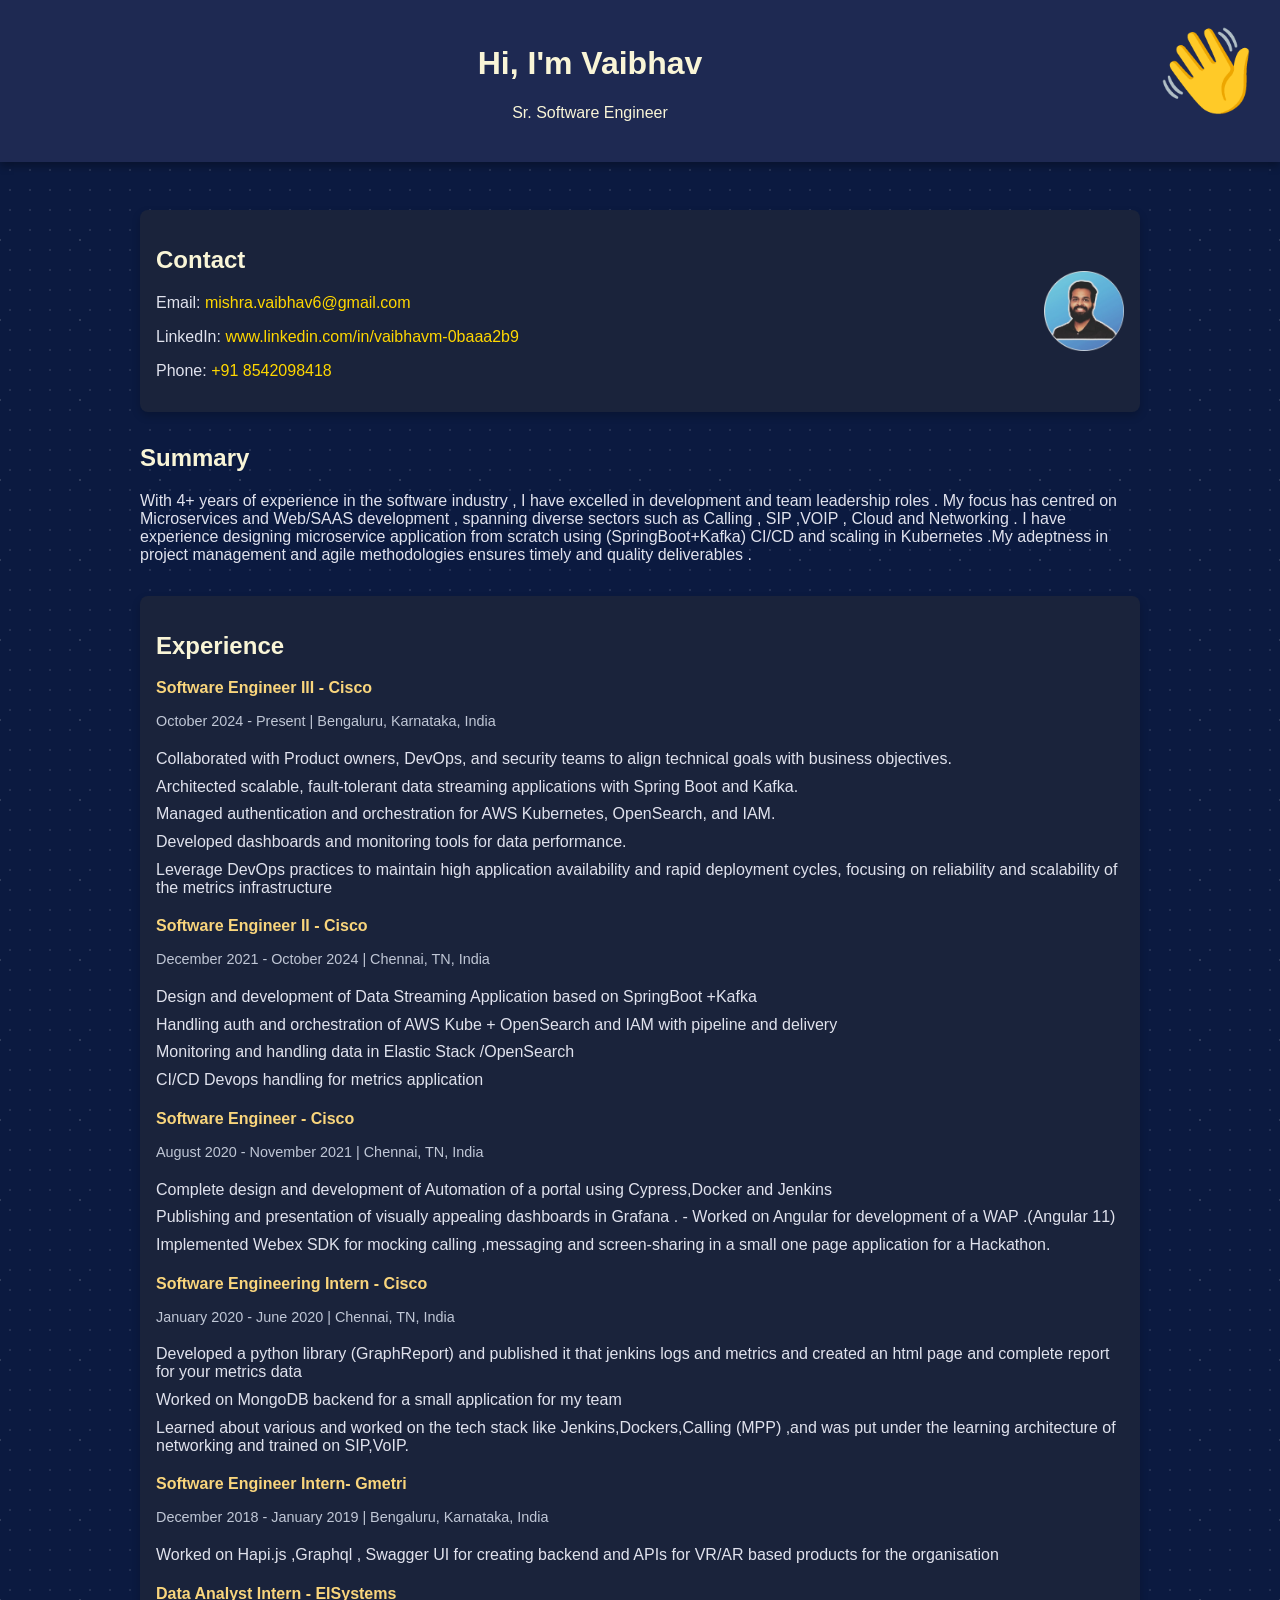
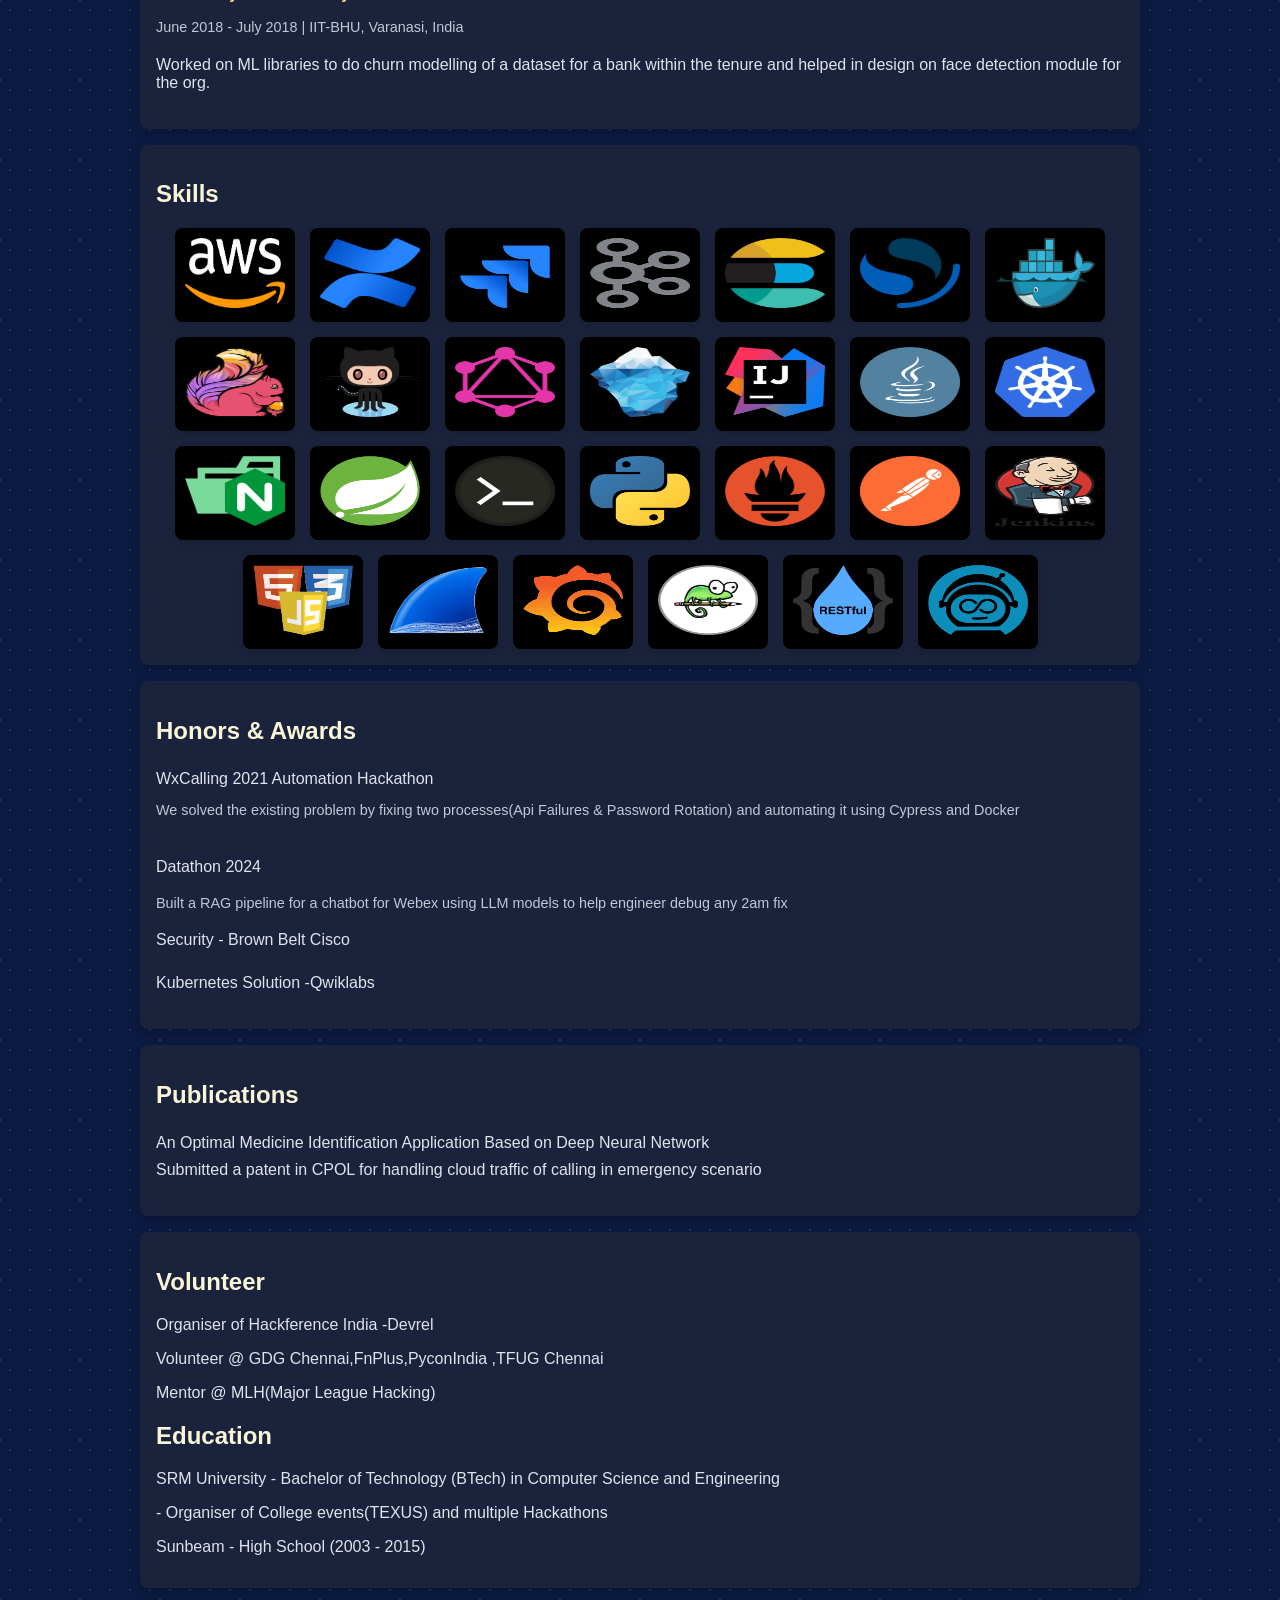
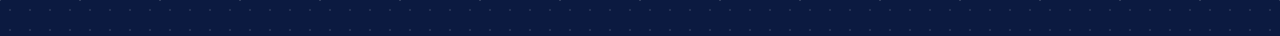
==== index.html @ 9a11b467 "Update index.html" ====
<!DOCTYPE html>
<html lang="en">
<head>
    <meta charset="UTF-8">
    <meta name="viewport" content="width=device-width, initial-scale=1.0">
    <title>Vaibhav Mishra - Portfolio</title>
    <style>
        /* Background Styling */
        body {
            font-family: Arial, sans-serif;
            margin: 0;
            padding: 0;
            background-color: #0b1a40; /* Dark blue night sky */
            color: #e0e2ed;
            background-image: radial-gradient(circle, rgba(255, 255, 255, 0.1) 1px, transparent 1px),
                              radial-gradient(circle, rgba(255, 255, 255, 0.15) 1px, transparent 1px);
            background-size: 20px 20px, 80px 80px;
            background-position: 0 0, 40px 40px;
        }
        /* Header Styling */
        header {
            background-color: #1e2952;
            color: #f9f5d7; /* Soft white */
            padding: 1.5em;
            text-align: center;
            box-shadow: 0px 4px 8px rgba(0, 0, 0, 0.3);
        }
        /* Container and Section Styling */
        .container {
            width: 90%;
            max-width: 1000px;
            margin: auto;
            padding: 2em 0;
        }
        h1, h2 {
            color: #f9f5d7;
        }
        .section {
            margin: 2em 0;
        }
         /* Card Styling */
        .contact, .skills, .certifications, .honors, .publications, .experience, .education {
            padding: 1em;
            background-color: #1a233b; /* Slightly lighter for card contrast */
            margin: 1em 0;
            border-radius: 8px;
            box-shadow: 0px 4px 8px rgba(0, 0, 0, 0.2);
        }
        
        .contact {
            display: flex;
            align-items: center;
            justify-content: space-between; /* Pushes image to the right */
        }
        ul {
            list-style: none;
            padding: 0;
        }
        ul li {
            padding: 0.3em 0;
        }
        .job-title {
            font-weight: bold;
            color: #f9d57c; /* Soft yellow for emphasis */
        }
        .job-details {
            font-size: 0.9em;
            color: #c0c7d6;
        }
        /* Link Styling */
        a {
            color: #ffd700; /* Starry night yellow */
            text-decoration: none;
        }
        a:hover {
            text-decoration: underline;
        }
        .hand {
            font-size: 80px;
            color: #1e90ff; /* Medium dark blue hand color */
            animation: wave 1.2s infinite ease-in-out;
            transform-origin: 70% 70%; /* Set pivot point for waving */
            display: inline-block;
            float: right;
        }
        @keyframes wave {
            0%, 100% { transform: rotate(0deg); }
            50% { transform: rotate(20deg); }
        }
        .skills-container {
            display: flex;
            flex-wrap: wrap; /* Allows images to wrap to the next line */
            gap: 15px; /* Adds spacing between images */
            justify-content: center; /* Centers the items */
            margin-top: 15px; /* Space between heading and images */
        }

        .skills-container .skill {
            background-color: black; /* Light gray background */
            padding: 10px; /* Padding around the image */
            border-radius: 8px; /* Optional rounded corners */
            box-shadow: 0px 4px 8px rgba(0, 0, 0, 0.1); /* Optional shadow for depth */
        }

         .contact {
            display: flex;
            align-items: center;
            justify-content: space-between; /* Pushes image to the right */
        }

        .skills-container img {
            width: 80px; /* Set a width for each image */
            height: 70px; /* Keeps the aspect ratio */
        }

        /* Optional media query for larger screens */
        @media (min-width: 768px) {
            .skills-container img {
                width: 100px; /* Increase image size for larger screens */
            }
        }
    </style>
</head>
<body>

    <header>
    <div class="hand">👋</div>
        <h1>Hi, I'm Vaibhav</h1>
        <p>Sr. Software Engineer</p>
    </header>

    <div class="container">
      <section class="section contact">
    <div class="contact-info">
        <h2>Contact</h2>
        <p>Email: <a href="mailto:mishra.vaibhav6@gmail.com">mishra.vaibhav6@gmail.com</a></p>
        <p>LinkedIn: <a href="https://www.linkedin.com/in/vaibhavm-0baaa2b9">www.linkedin.com/in/vaibhavm-0baaa2b9</a></p>
        <p>Phone: <a href="tel:+918542098418">+91 8542098418</a></p>
    </div>
    <img src="photo.jpg" height="80px",width="80px",alt="Contact Image">
</section>

        <section class="section summary">
            <h2>Summary</h2>
            <p>With 4+ years of experience in the software industry , I have excelled in development
and team leadership roles
. My focus has centred on Microservices and Web/SAAS development , spanning
diverse sectors such as Calling , SIP ,VOIP , Cloud and Networking
. I have experience designing microservice application from scratch using
(SpringBoot+Kafka) CI/CD and scaling in Kubernetes
.My adeptness in project management and agile methodologies ensures timely and
quality deliverables .</p>
        </section>

        <section class="section experience">
            <h2>Experience</h2>
            <div class="job">
                <p class="job-title">Software Engineer III - Cisco</p>
                <p class="job-details">October 2024 - Present | Bengaluru, Karnataka, India</p>
                <ul>
                    <li>Collaborated with Product owners, DevOps, and security teams to align technical goals with business objectives.</li>
                    <li>Architected scalable, fault-tolerant data streaming applications with Spring Boot and Kafka.</li>
                    <li>Managed authentication and orchestration for AWS Kubernetes, OpenSearch, and IAM.</li>
                    <li>Developed dashboards and monitoring tools for data performance.</li>
                    <li>Leverage DevOps practices to maintain high application availability and
rapid deployment cycles, focusing on reliability and scalability of the metrics
infrastructure</li>
                </ul>
                
                <p class="job-title">Software Engineer II - Cisco</p>
                <p class="job-details">December 2021 - October 2024 | Chennai, TN, India</p>
                <ul>
                    <li>Design and development of Data Streaming Application based on SpringBoot
+Kafka</li>
                    <li>Handling auth and orchestration of AWS Kube + OpenSearch and IAM with
pipeline and delivery</li>
                    <li>Monitoring and handling data in Elastic Stack /OpenSearch</li>
                    <li>CI/CD Devops handling for metrics application</li>
                </ul>
                
                <p class="job-title">Software Engineer - Cisco</p>
                <p class="job-details">August 2020 - November 2021 | Chennai, TN, India</p>
                <ul>
                    <li>Complete design and development of Automation of a portal using
Cypress,Docker and Jenkins</li>
                    <li>Publishing and presentation of visually appealing dashboards in Grafana .
- Worked on Angular for development of a WAP .(Angular 11)</li>
                    <li>Implemented Webex SDK for mocking calling ,messaging and screen-sharing
in a small one page application for a Hackathon.</li>
                </ul>
                
                <p class="job-title">Software Engineering Intern - Cisco</p>
                <p class="job-details">January 2020 - June 2020 | Chennai, TN, India</p>
                <ul>
                    <li>Developed a python library (GraphReport) and published it that jenkins logs
and metrics and created an html page and complete report for your metrics
data</li>
                    <li>Worked on MongoDB backend for a small application for my team</li>
                    <li>Learned about various and worked on the tech stack like
Jenkins,Dockers,Calling (MPP) ,and was put under the learning architecture of
networking and trained on SIP,VoIP.</li>
                </ul>
                
                
                <p class="job-title">Software Engineer Intern- Gmetri</p>
                <p class="job-details">December 2018 - January 2019  | Bengaluru, Karnataka, India</p>
                <ul>
                    <li>Worked on Hapi.js ,Graphql , Swagger UI for creating backend and APIs for
VR/AR based products for the organisation</li>
                </ul>
                
                
                
                <p class="job-title">Data Analyst Intern - EISystems</p>
                <p class="job-details">June 2018 - July 2018 | IIT-BHU, Varanasi, India</p>
                <ul>
                    <li>Worked on ML libraries to do churn modelling of a dataset for a bank within the tenure and helped in design on face detection module for the org.</li>
                </ul>
            </div>
            <!-- Other jobs omitted for brevity -->
        </section>

        <section class="section skills">
            <h2>Skills</h2>
            <div class="skills-container">
        <div class="skill">
            <img src="aws.png" alt="Skill 1">
        </div>
        <div class="skill">
            <img src="confluence.png" alt="Skill 2">
        </div>
        <div class="skill">
            <img src="jira.png" alt="Skill 3">
        </div>
        <div class="skill">
            <img src="kafka.png" alt="Skill 4">
        </div>
        <div class="skill">
            <img src="elasticsearch.png" alt="Skill 5">
        </div>
        <div class="skill">
            <img src="opensearch.png" alt="Skill 6">
        </div>
        <div class="skill">
            <img src="docker.png" alt="Skill 5">
        </div>
        <div class="skill">
            <img src="flink.png" alt="Skill 5">
        </div>
        <div class="skill">
            <img src="github.png" alt="Skill 5">
        </div>
        <div class="skill">
            <img src="graphqk.png" alt="Skill 5">
        </div>
        <div class="skill">
            <img src="iceberg.png" alt="Skill 5">
        </div>
        <div class="skill">
            <img src="intellij.png" alt="Skill 5">
        </div>
        <div class="skill">
            <img src="java.png" alt="Skill 5">
        </div>
        <div class="skill">
            <img src="kubernetes.png" alt="Skill 5">
        </div>
        <div class="skill">
            <img src="nginx.png" alt="Skill 5">
        </div>
        <div class="skill">
            <img src="spring.png" alt="Skill 5">
        </div>
        <div class="skill">
            <img src="vscode.png" alt="Skill 5">
        </div>
        <div class="skill">
            <img src="python.png" alt="Skill 5">
        </div>
        <div class="skill">
            <img src="prometheus.png" alt="Skill 5">
        </div>
        <div class="skill">
            <img src="postman.png" alt="Skill 5">
        </div>
        <div class="skill">
            <img src="jenkins.png" alt="Skill 5">
        </div>
        <div class="skill">
            <img src="html.png" alt="Skill 5">
        </div>
        <div class="skill">
            <img src="wireshark.png" alt="Skill 5">
        </div>
        <div class="skill">
            <img src="grafana.png" alt="Skill 5">
        </div>


    <div class="skill">
            <img src="notepad.png" alt="Skill 5">
        </div>
        <div class="skill">
            <img src="restful.png" alt="Skill 5">
        </div>
        <div class="skill">
            <img src="helmchart.png" alt="Skill 5">
        </div>
        <!-- Add more images as needed -->
    </div>
        </section>

 

        <section class="section honors">
            <h2>Honors & Awards</h2>
            <ul>
                <li>WxCalling 2021 Automation Hackathon
                <p class="job-details">We solved the existing problem by fixing two processes(Api Failures & Password
Rotation) and automating it using Cypress and Docker</p></li><p>
               
                <li>Datathon 2024</li>
                 <p class="job-details">
                Built a RAG pipeline for a chatbot for Webex using LLM models to help engineer debug any 2am fix </p>
                 <li>Security - Brown Belt Cisco</li><p>
                <li>Kubernetes Solution -Qwiklabs</li>
            </ul>
        </section>

        <section class="section publications">
            <h2>Publications</h2>
            <ul>
                <li>An Optimal Medicine Identification Application Based on Deep Neural Network</li>
                                <li>Submitted a patent in CPOL for handling cloud traffic of calling in emergency scenario</li>
            </ul>
        </section>

        <section class="section education">
        <h2>Volunteer</h2>
        <p>Organiser of Hackference India -Devrel </p>
        <p>Volunteer @ GDG Chennai,FnPlus,PyconIndia ,TFUG Chennai</p>
        <p>Mentor @ MLH(Major League Hacking)

            <h2>Education</h2>
            <p>SRM University - Bachelor of Technology (BTech) in Computer Science and Engineering</p>
            - Organiser of College events(TEXUS) and multiple Hackathons
            <p>Sunbeam - High School (2003 - 2015)</p>
        </section>
    </div>

</body>
</html>
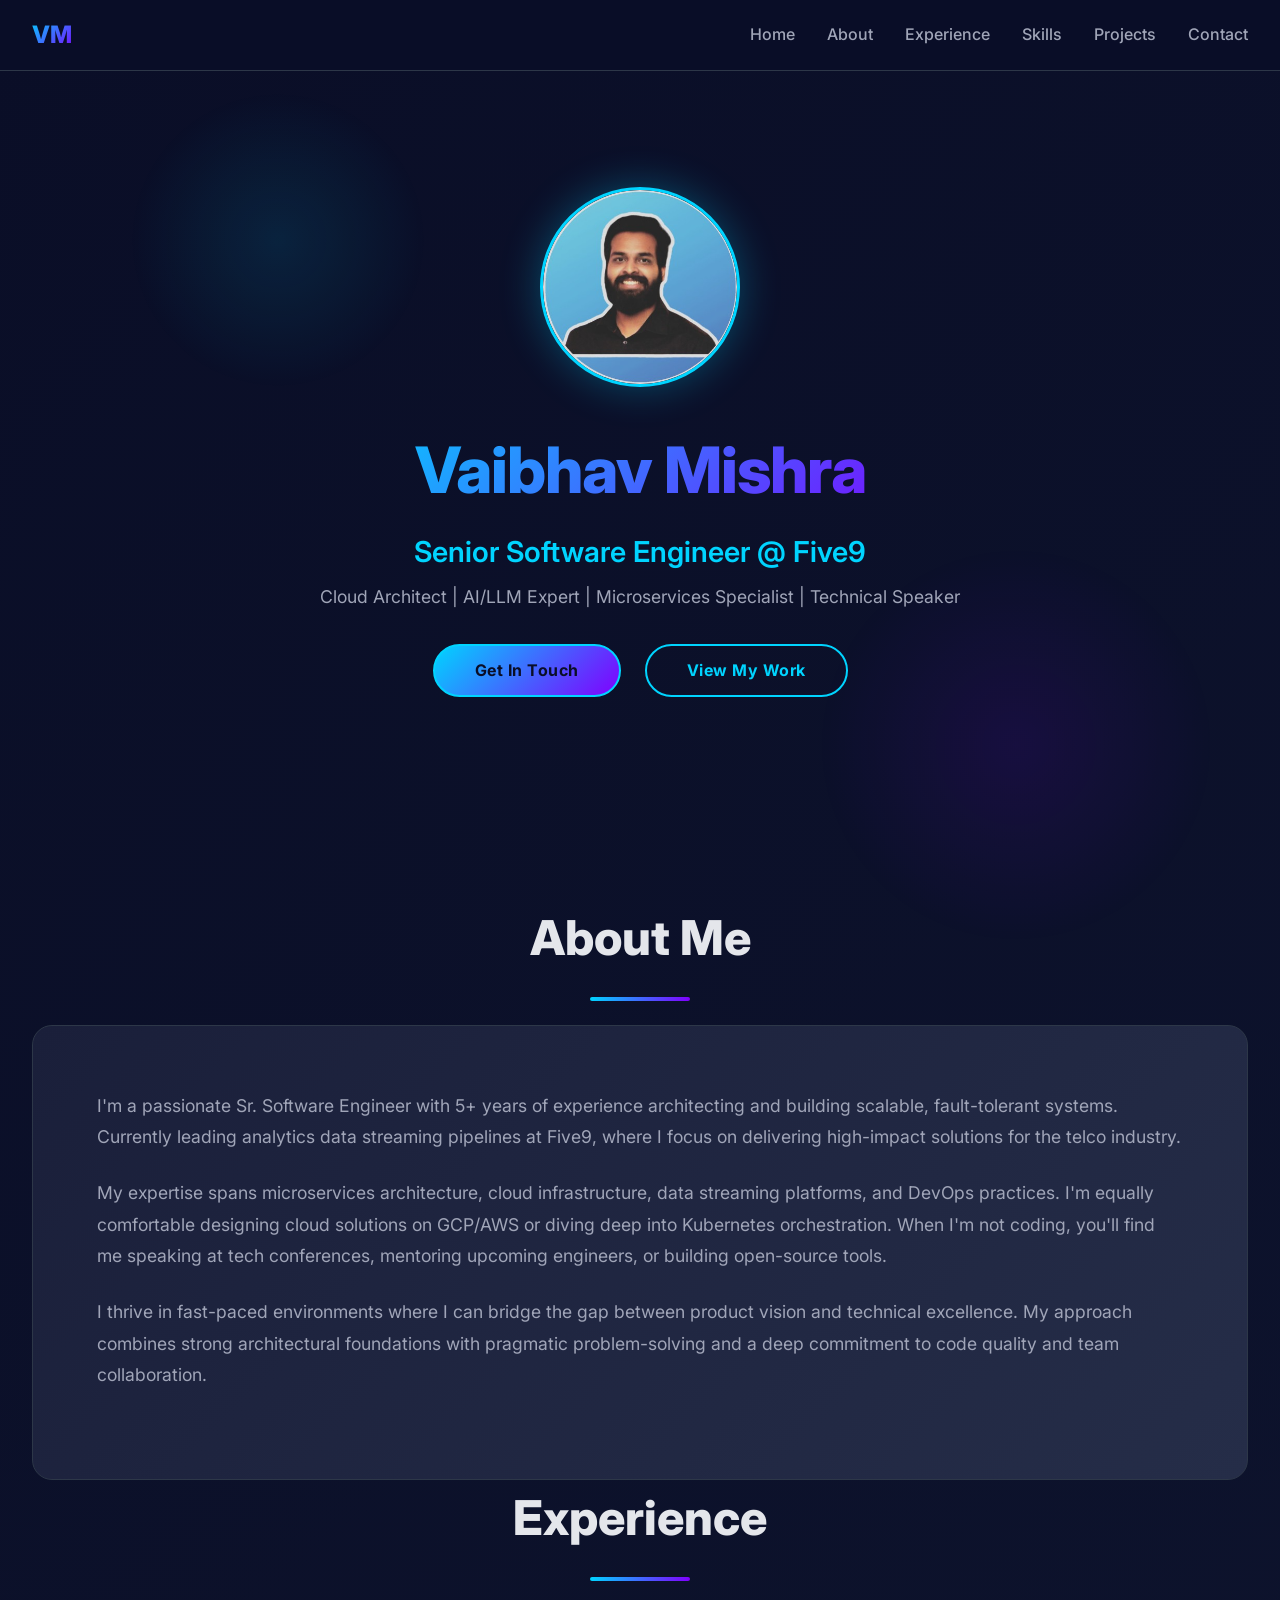
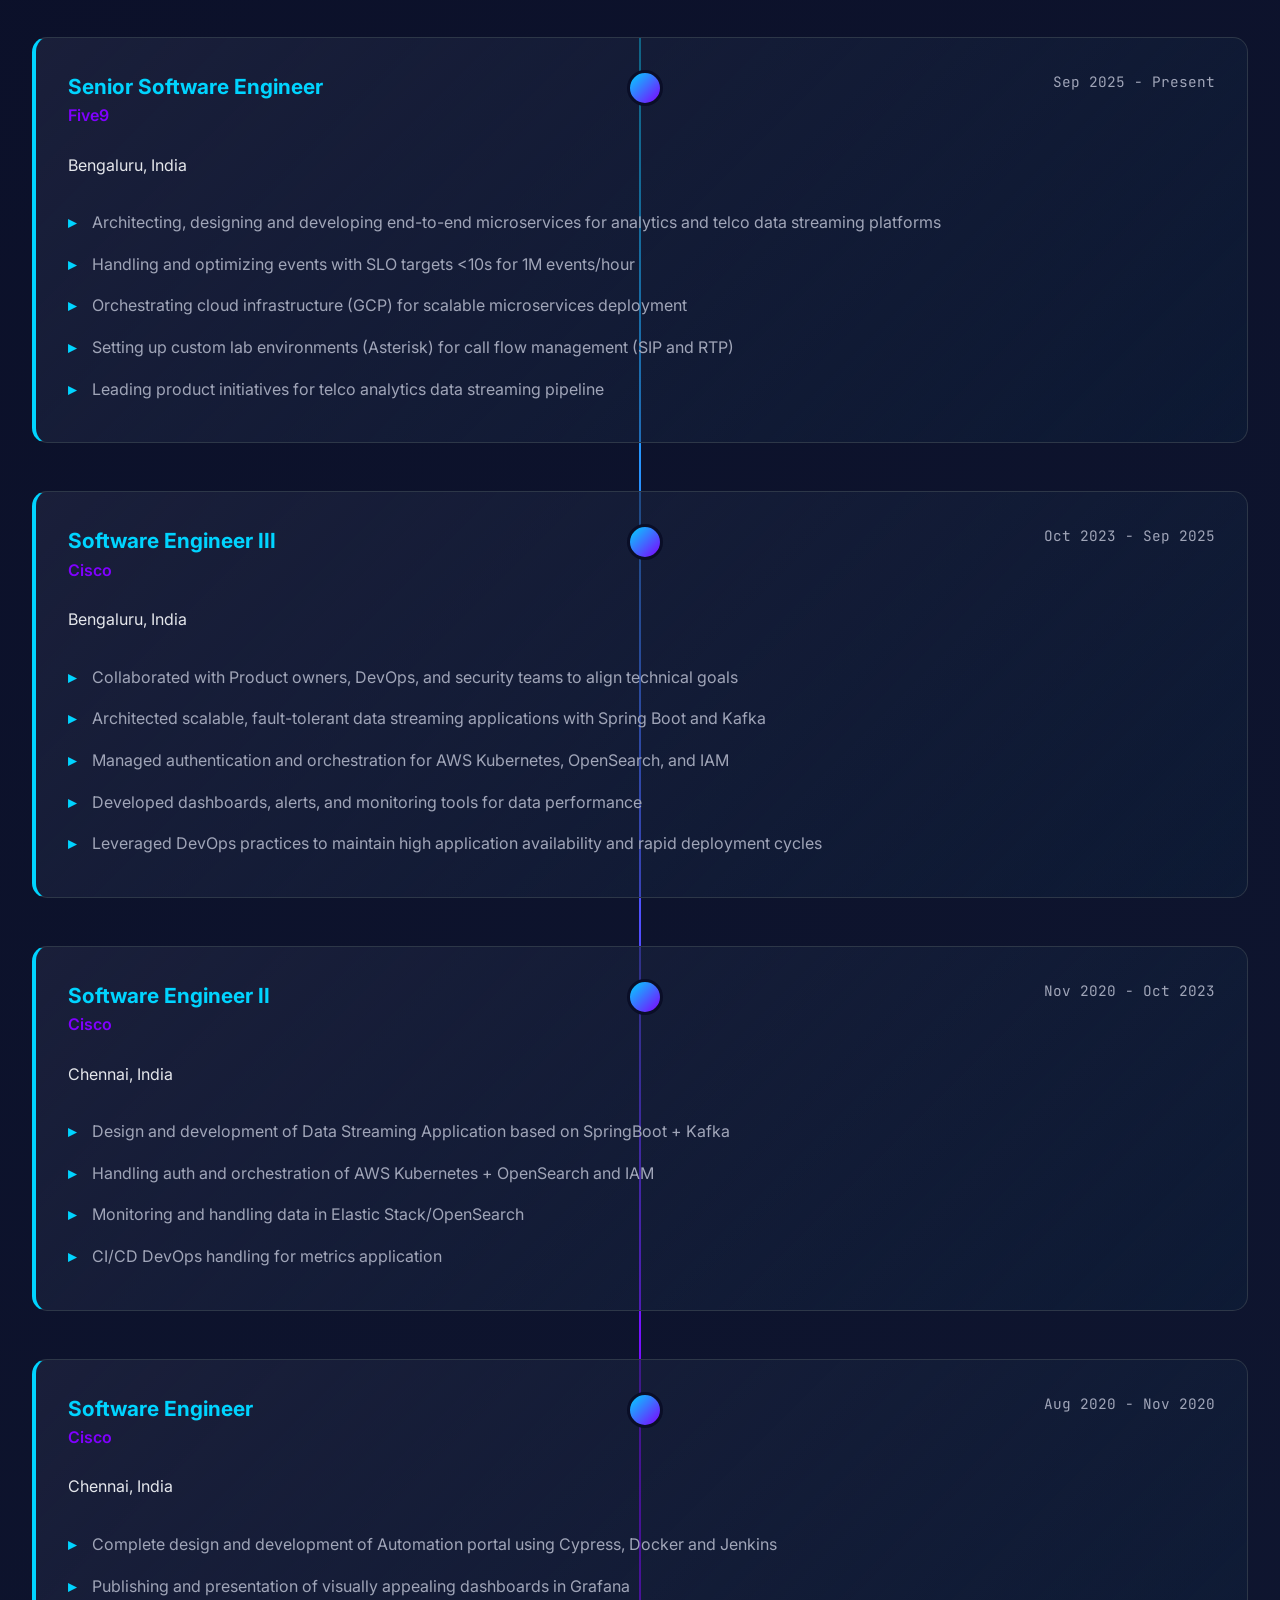
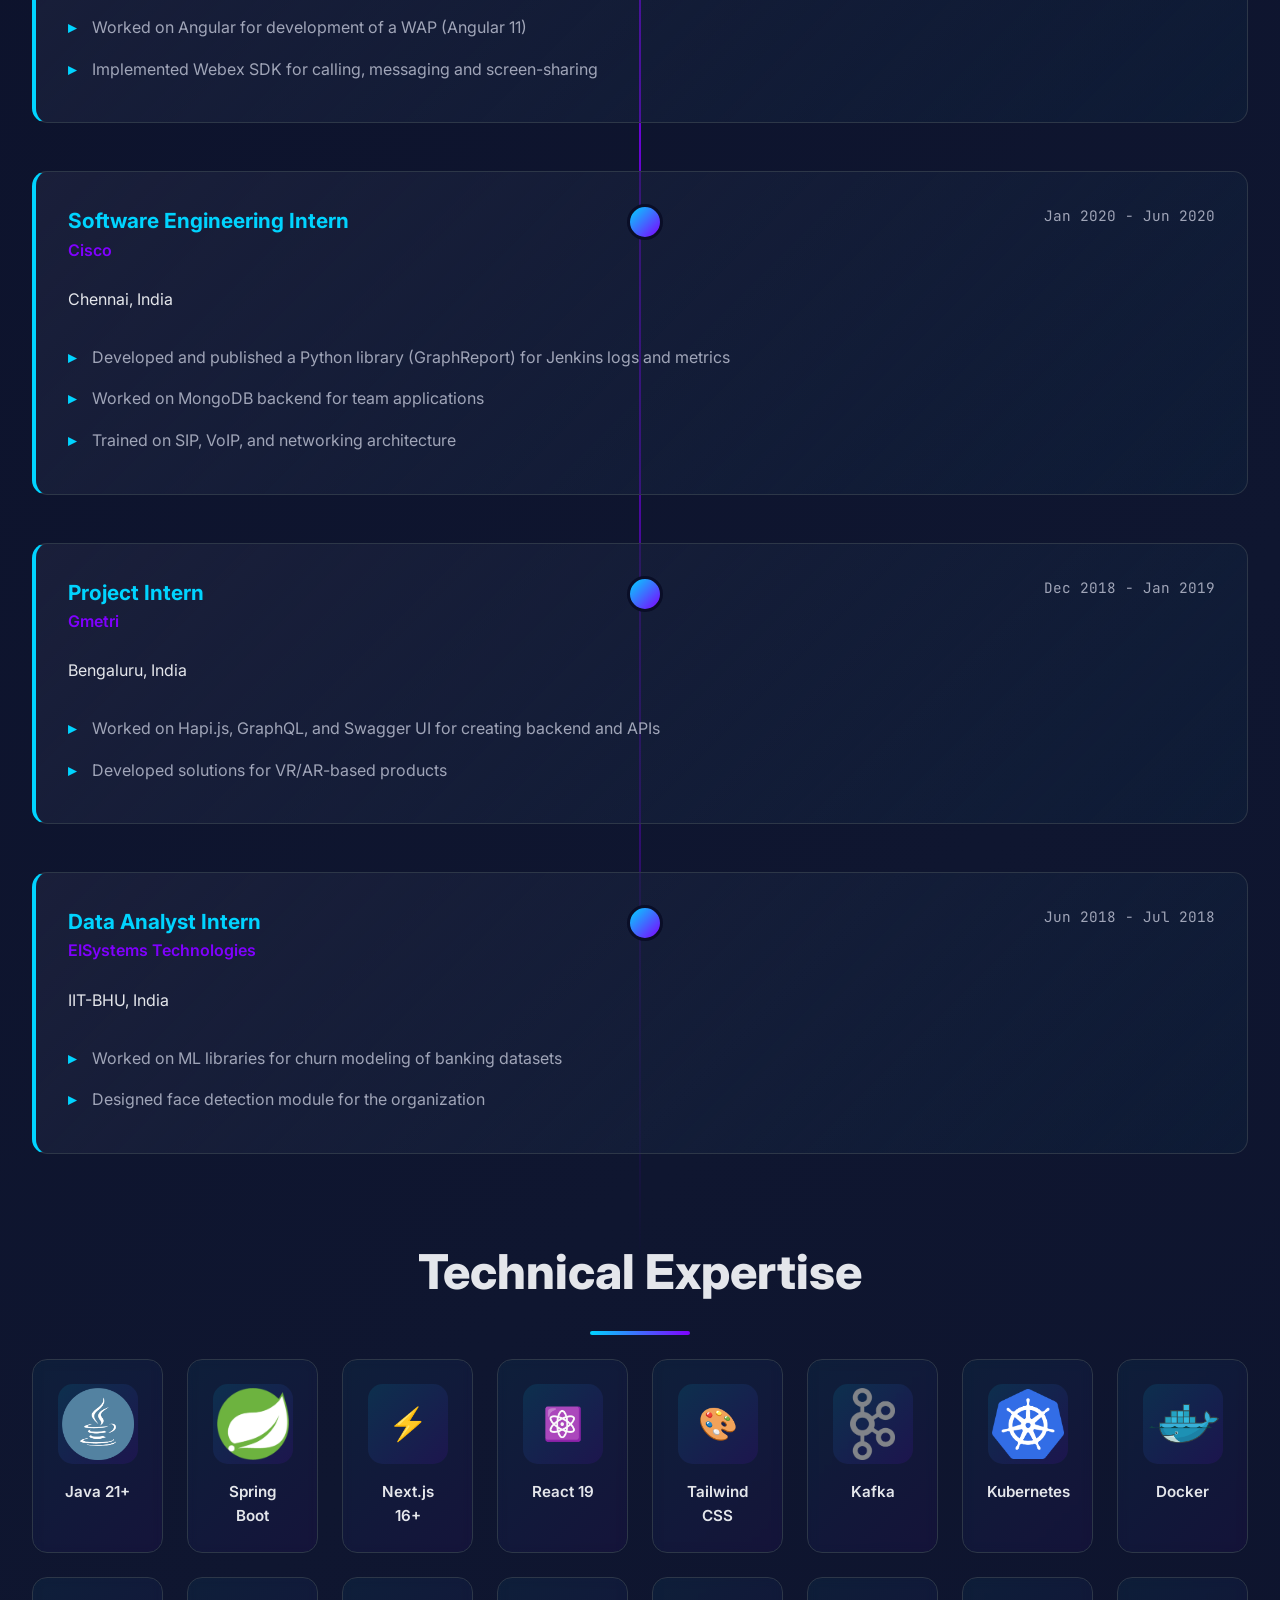
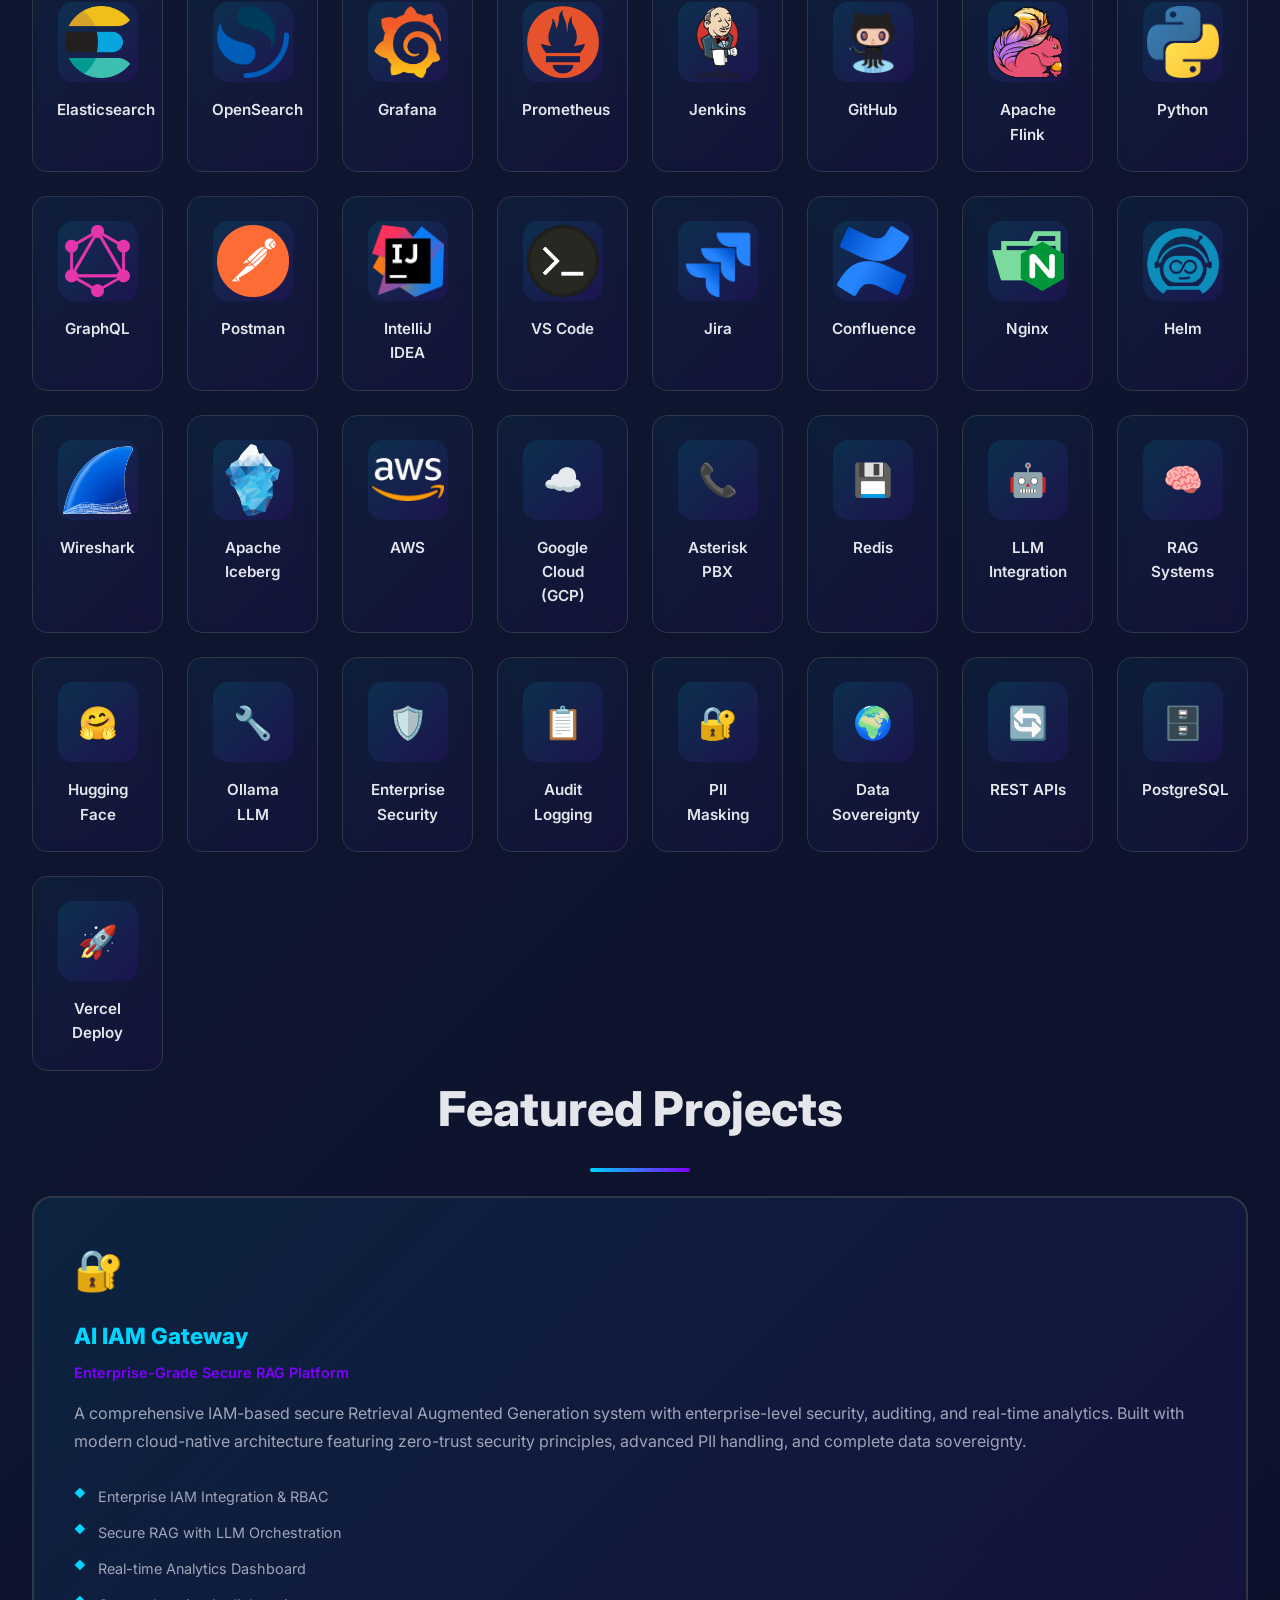
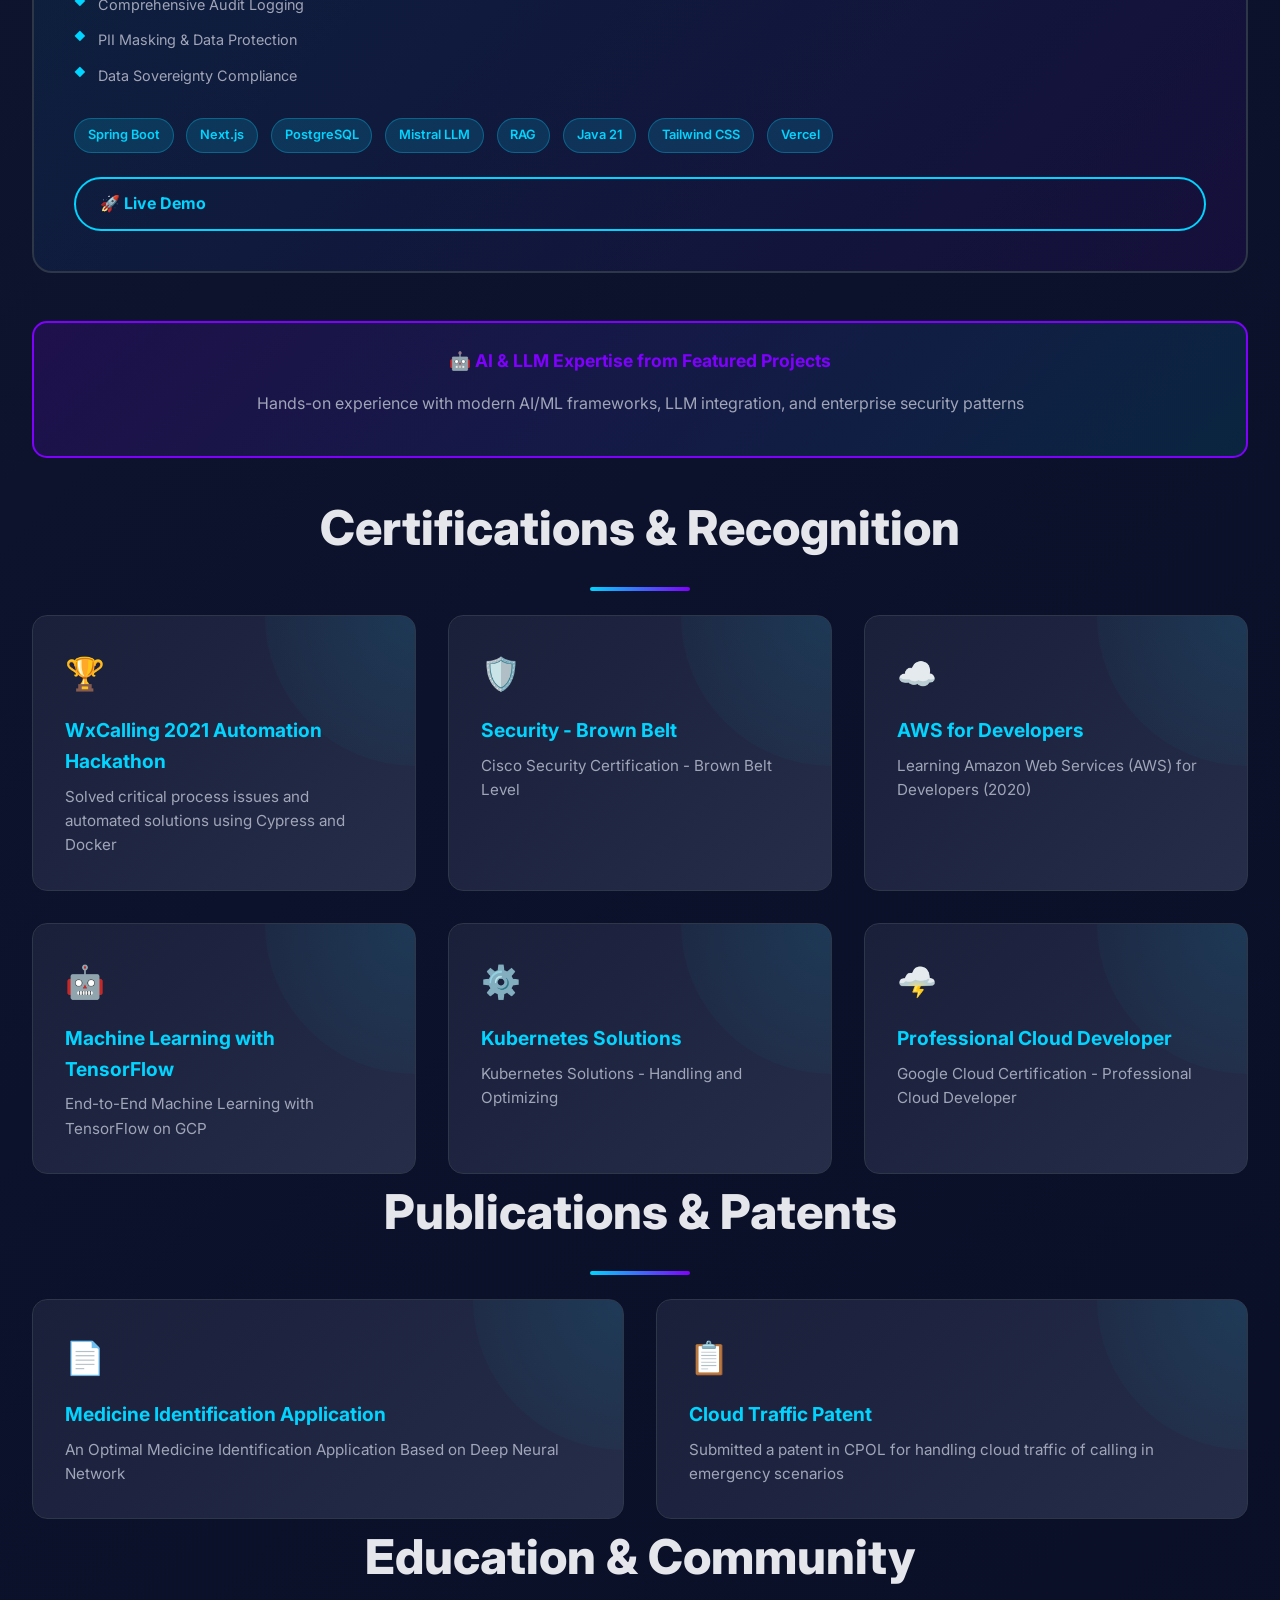
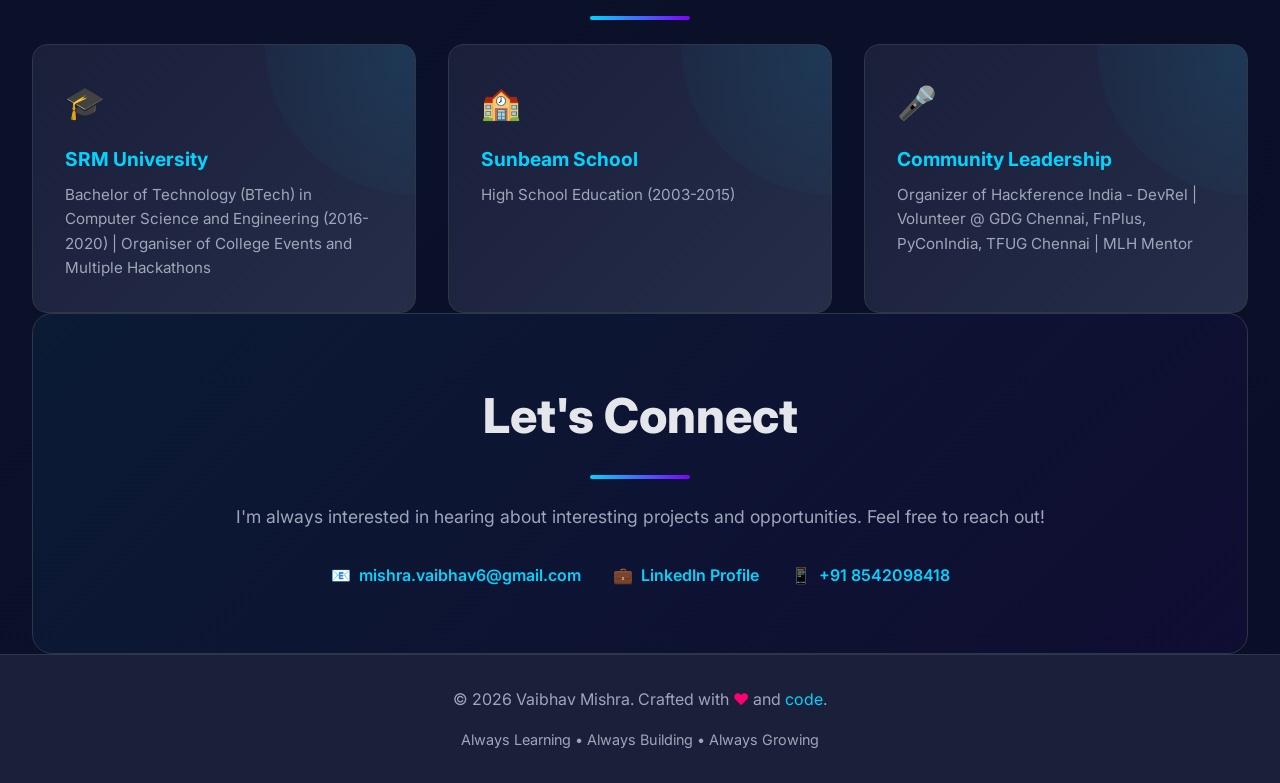
==== commit 11c03715: "update information" ====
--- a/index.html
+++ b/index.html
@@ -3,350 +3,1377 @@
 <head>
     <meta charset="UTF-8">
     <meta name="viewport" content="width=device-width, initial-scale=1.0">
-    <title>Vaibhav Mishra - Portfolio</title>
+    <meta name="description" content="Vaibhav Mishra - Sr. Software Engineer at Five9 | Enterprise Architect | AI/LLM Expert | 5+ Years in Microservices, Cloud, and DevOps">
+    <meta name="keywords" content="Vaibhav Mishra, Software Engineer, Cloud Architect, DevOps, Kubernetes, Microservices, Java, Spring Boot, AI, LLM, RAG, GCP, AWS, Enterprise Security">
+    <meta name="author" content="Vaibhav Mishra">
+    <meta name="robots" content="index, follow, max-snippet:-1, max-image-preview:large, max-video-preview:-1">
+    <meta name="googlebot" content="index, follow, max-snippet:-1, max-image-preview:large, max-video-preview:-1">
+    <meta name="bingbot" content="index, follow, max-snippet:-1, max-image-preview:large, max-video-preview:-1">
+    <meta property="og:title" content="Vaibhav Mishra - Sr. Software Engineer & Tech Speaker">
+    <meta property="og:description" content="Enterprise-level architect with expertise in microservices, cloud infrastructure, AI/LLM systems, and DevOps. Currently at Five9.">
+    <meta property="og:type" content="profile">
+    <meta property="og:url" content="https://vaibhav-portfolio.vercel.app/">
+    <meta property="og:image" content="https://vaibhav-portfolio.vercel.app/photo.jpg">
+    <meta property="og:site_name" content="Vaibhav Mishra Portfolio">
+    <meta name="twitter:card" content="summary_large_image">
+    <meta name="twitter:title" content="Vaibhav Mishra - Sr. Software Engineer & Tech Speaker">
+    <meta name="twitter:description" content="Enterprise-level architect with expertise in microservices, cloud infrastructure, AI/LLM systems, and DevOps.">
+    <meta name="twitter:image" content="https://vaibhav-portfolio.vercel.app/photo.jpg">
+    <meta name="theme-color" content="#00d4ff">
+    <link rel="canonical" href="https://vaibhav-portfolio.vercel.app/">
+    <link rel="icon" type="image/jpeg" href="photo.jpg">
+    <link rel="apple-touch-icon" href="photo.jpg">
+    <title>Vaibhav Mishra - Sr. Software Engineer, Cloud Architect & AI/LLM Expert</title>
+    <link href="https://fonts.googleapis.com/css2?family=Inter:wght@300;400;500;600;700;800&family=JetBrains+Mono:wght@400;600&display=swap" rel="stylesheet">
     <style>
-        /* Background Styling */
-        body {
-            font-family: Arial, sans-serif;
+        * {
             margin: 0;
             padding: 0;
-            background-color: #0b1a40; /* Dark blue night sky */
-            color: #e0e2ed;
-            background-image: radial-gradient(circle, rgba(255, 255, 255, 0.1) 1px, transparent 1px),
-                              radial-gradient(circle, rgba(255, 255, 255, 0.15) 1px, transparent 1px);
-            background-size: 20px 20px, 80px 80px;
-            background-position: 0 0, 40px 40px;
-        }
-        /* Header Styling */
-        header {
-            background-color: #1e2952;
-            color: #f9f5d7; /* Soft white */
-            padding: 1.5em;
-            text-align: center;
-            box-shadow: 0px 4px 8px rgba(0, 0, 0, 0.3);
-        }
-        /* Container and Section Styling */
-        .container {
-            width: 90%;
-            max-width: 1000px;
-            margin: auto;
-            padding: 2em 0;
-        }
-        h1, h2 {
-            color: #f9f5d7;
-        }
-        .section {
-            margin: 2em 0;
-        }
-         /* Card Styling */
-        .contact, .skills, .certifications, .honors, .publications, .experience, .education {
-            padding: 1em;
-            background-color: #1a233b; /* Slightly lighter for card contrast */
-            margin: 1em 0;
-            border-radius: 8px;
-            box-shadow: 0px 4px 8px rgba(0, 0, 0, 0.2);
-        }
-        
-        .contact {
+            box-sizing: border-box;
+        }
+
+        :root {
+            --primary: #00d4ff;
+            --primary-dark: #0099cc;
+            --secondary: #ff006e;
+            --accent: #8000ff;
+            --background: #0a0e27;
+            --surface: #1a1f3a;
+            --surface-light: #252d48;
+            --text: #e4e6eb;
+            --text-muted: #a0a5b8;
+            --border: #2d3748;
+            --success: #00d084;
+        }
+
+        body {
+            font-family: 'Inter', sans-serif;
+            background: linear-gradient(135deg, var(--background) 0%, #0f1630 50%, var(--background) 100%);
+            color: var(--text);
+            line-height: 1.6;
+            overflow-x: hidden;
+        }
+
+        /* Animated Background */
+        body::before {
+            content: '';
+            position: fixed;
+            width: 300px;
+            height: 300px;
+            background: radial-gradient(circle, rgba(0, 212, 255, 0.1) 0%, transparent 70%);
+            border-radius: 50%;
+            top: 10%;
+            left: 10%;
+            animation: float 20s ease-in-out infinite;
+            z-index: -2;
+        }
+
+        body::after {
+            content: '';
+            position: fixed;
+            width: 400px;
+            height: 400px;
+            background: radial-gradient(circle, rgba(128, 0, 255, 0.1) 0%, transparent 70%);
+            border-radius: 50%;
+            bottom: -5%;
+            right: 5%;
+            animation: float 25s ease-in-out infinite reverse;
+            z-index: -2;
+        }
+
+        @keyframes float {
+            0%, 100% { transform: translateY(0px) translateX(0px); }
+            50% { transform: translateY(-30px) translateX(30px); }
+        }
+
+        @keyframes slideInUp {
+            from {
+                opacity: 0;
+                transform: translateY(30px);
+            }
+            to {
+                opacity: 1;
+                transform: translateY(0);
+            }
+        }
+
+        @keyframes fadeIn {
+            from { opacity: 0; }
+            to { opacity: 1; }
+        }
+
+        @keyframes glow {
+            0%, 100% { text-shadow: 0 0 20px rgba(0, 212, 255, 0.5); }
+            50% { text-shadow: 0 0 30px rgba(0, 212, 255, 0.8); }
+        }
+
+        /* Navigation */
+        nav {
+            position: fixed;
+            top: 0;
+            width: 100%;
+            background: rgba(10, 14, 39, 0.95);
+            backdrop-filter: blur(10px);
+            border-bottom: 1px solid var(--border);
+            z-index: 1000;
+            animation: slideInDown 0.6s ease-out;
+        }
+
+        @keyframes slideInDown {
+            from {
+                opacity: 0;
+                transform: translateY(-100%);
+            }
+            to {
+                opacity: 1;
+                transform: translateY(0);
+            }
+        }
+
+        .nav-container {
+            max-width: 1400px;
+            margin: 0 auto;
+            padding: 1rem 2rem;
+            display: flex;
+            justify-content: space-between;
+            align-items: center;
+        }
+
+        .nav-logo {
+            font-size: 1.5rem;
+            font-weight: 800;
+            background: linear-gradient(135deg, var(--primary), var(--accent));
+            -webkit-background-clip: text;
+            -webkit-text-fill-color: transparent;
+            background-clip: text;
+            cursor: pointer;
+            transition: all 0.3s ease;
+        }
+
+        .nav-logo:hover {
+            filter: brightness(1.2);
+        }
+
+        .nav-links {
+            display: flex;
+            gap: 2rem;
+            list-style: none;
+        }
+
+        .nav-links a {
+            color: var(--text-muted);
+            text-decoration: none;
+            transition: all 0.3s ease;
+            position: relative;
+            font-weight: 500;
+        }
+
+        .nav-links a::after {
+            content: '';
+            position: absolute;
+            bottom: -5px;
+            left: 0;
+            width: 0;
+            height: 3px;
+            background: linear-gradient(90deg, var(--primary), var(--accent));
+            transition: width 0.3s ease;
+            border-radius: 2px;
+        }
+
+        .nav-links a:hover::after {
+            width: 100%;
+            box-shadow: 0 0 20px rgba(0, 212, 255, 0.5);
+        }
+
+        .nav-links a:hover {
+            color: var(--primary);
+        }
+
+        /* Hero Section */
+        .hero {
+            min-height: 100vh;
             display: flex;
             align-items: center;
-            justify-content: space-between; /* Pushes image to the right */
-        }
-        ul {
+            justify-content: center;
+            padding-top: 80px;
+            text-align: center;
+            animation: fadeIn 0.8s ease-out;
+        }
+
+        .hero-content {
+            animation: slideInUp 0.8s ease-out 0.2s backwards;
+        }
+
+        .hero-image {
+            width: 200px;
+            height: 200px;
+            border-radius: 50%;
+            border: 3px solid var(--primary);
+            box-shadow: 0 0 40px rgba(0, 212, 255, 0.3), inset 0 0 40px rgba(0, 212, 255, 0.1);
+            margin: 0 auto 2rem;
+            animation: slideInUp 0.8s ease-out 0.3s backwards;
+            overflow: hidden;
+        }
+
+        .hero-image img {
+            width: 100%;
+            height: 100%;
+            object-fit: cover;
+        }
+
+        .hero h1 {
+            font-size: 4rem;
+            font-weight: 800;
+            margin-bottom: 0.5rem;
+            background: linear-gradient(135deg, var(--primary), var(--accent));
+            -webkit-background-clip: text;
+            -webkit-text-fill-color: transparent;
+            background-clip: text;
+            animation: glow 3s ease-in-out infinite;
+            letter-spacing: -1px;
+        }
+
+        .hero-title {
+            font-size: 1.8rem;
+            color: var(--primary);
+            font-weight: 600;
+            margin-bottom: 0.5rem;
+            animation: slideInUp 0.8s ease-out 0.4s backwards;
+        }
+
+        .hero-subtitle {
+            font-size: 1.1rem;
+            color: var(--text-muted);
+            margin-bottom: 2rem;
+            animation: slideInUp 0.8s ease-out 0.5s backwards;
+        }
+
+        .cta-buttons {
+            display: flex;
+            gap: 1.5rem;
+            justify-content: center;
+            flex-wrap: wrap;
+            animation: slideInUp 0.8s ease-out 0.6s backwards;
+        }
+
+        .btn {
+            padding: 0.75rem 2.5rem;
+            border: 2px solid;
+            border-radius: 50px;
+            font-weight: 600;
+            cursor: pointer;
+            transition: all 0.3s ease;
+            text-decoration: none;
+            display: inline-block;
+            font-size: 1rem;
+        }
+
+        .btn-primary {
+            background: linear-gradient(135deg, var(--primary), var(--accent));
+            border-color: var(--primary);
+            color: var(--background);
+            font-weight: 700;
+            letter-spacing: 0.5px;
+        }
+
+        .btn-primary:hover {
+            box-shadow: 0 0 40px rgba(0, 212, 255, 0.6), 0 0 20px rgba(128, 0, 255, 0.4);
+            transform: translateY(-3px);
+        }
+
+        .btn-secondary {
+            background: transparent;
+            border-color: var(--primary);
+            color: var(--primary);
+            font-weight: 700;
+            letter-spacing: 0.5px;
+        }
+
+        .btn-secondary:hover {
+            background: rgba(0, 212, 255, 0.15);
+            box-shadow: 0 0 30px rgba(0, 212, 255, 0.4);
+            transform: translateY(-3px);
+        }
+
+        /* Container */
+        .container {
+            max-width: 1400px;
+            margin: 0 auto;
+            padding: 0 2rem;
+        }
+
+        /* Sections */
+        section {
+            padding: 6rem 0;
+            animation: slideInUp 0.8s ease-out backwards;
+        }
+
+        section:nth-child(2) { animation-delay: 0.1s; }
+        section:nth-child(3) { animation-delay: 0.2s; }
+        section:nth-child(4) { animation-delay: 0.3s; }
+
+        .section-title {
+            font-size: 3rem;
+            font-weight: 800;
+            margin-bottom: 3rem;
+            position: relative;
+            text-align: center;
+        }
+
+        .section-title::after {
+            content: '';
+            position: absolute;
+            bottom: -1.5rem;
+            left: 50%;
+            transform: translateX(-50%);
+            width: 100px;
+            height: 4px;
+            background: linear-gradient(90deg, var(--primary), var(--accent));
+            border-radius: 2px;
+        }
+
+        /* About Section */
+        .about {
+            background: linear-gradient(135deg, var(--surface) 0%, var(--surface-light) 100%);
+            border-radius: 20px;
+            padding: 4rem;
+            border: 1px solid var(--border);
+            animation: slideInUp 0.8s ease-out;
+        }
+
+        .about p {
+            font-size: 1.1rem;
+            color: var(--text-muted);
+            line-height: 1.8;
+            margin-bottom: 1.5rem;
+        }
+
+        /* Experience Timeline */
+        .experience-timeline {
+            position: relative;
+            padding: 2rem 0;
+        }
+
+        .experience-timeline::before {
+            content: '';
+            position: absolute;
+            left: 50%;
+            transform: translateX(-50%);
+            width: 2px;
+            height: 100%;
+            background: linear-gradient(180deg, var(--primary), var(--accent), transparent);
+        }
+
+        .experience-item {
+            margin-bottom: 3rem;
+            padding: 2rem;
+            background: linear-gradient(135deg, var(--surface) 0%, rgba(0, 212, 255, 0.03) 100%);
+            border-radius: 15px;
+            border: 1px solid var(--border);
+            border-left: 4px solid var(--primary);
+            position: relative;
+            transition: all 0.3s ease;
+        }
+
+        .experience-item:hover {
+            border-left-color: var(--accent);
+            box-shadow: 0 10px 40px rgba(0, 212, 255, 0.15);
+            transform: translateY(-5px);
+        }
+
+        .experience-item::before {
+            content: '';
+            position: absolute;
+            left: calc(50% - 15px);
+            top: 2rem;
+            width: 30px;
+            height: 30px;
+            background: linear-gradient(135deg, var(--primary), var(--accent));
+            border-radius: 50%;
+            border: 3px solid var(--background);
+        }
+
+        .experience-header {
+            display: flex;
+            justify-content: space-between;
+            align-items: start;
+            margin-bottom: 1rem;
+        }
+
+        .experience-title {
+            font-size: 1.3rem;
+            font-weight: 700;
+            color: var(--primary);
+        }
+
+        .experience-date {
+            color: var(--text-muted);
+            font-size: 0.9rem;
+            font-family: 'JetBrains Mono', monospace;
+        }
+
+        .experience-company {
+            color: var(--accent);
+            font-weight: 600;
+            margin-bottom: 0.5rem;
+        }
+
+        .experience-item ul {
             list-style: none;
-            padding: 0;
-        }
-        ul li {
-            padding: 0.3em 0;
-        }
-        .job-title {
+            margin-top: 1.5rem;
+        }
+
+        .experience-item li {
+            color: var(--text-muted);
+            padding: 0.5rem 0;
+            padding-left: 1.5rem;
+            position: relative;
+        }
+
+        .experience-item li::before {
+            content: '▸';
+            position: absolute;
+            left: 0;
+            color: var(--primary);
             font-weight: bold;
-            color: #f9d57c; /* Soft yellow for emphasis */
-        }
-        .job-details {
-            font-size: 0.9em;
-            color: #c0c7d6;
-        }
-        /* Link Styling */
-        a {
-            color: #ffd700; /* Starry night yellow */
-            text-decoration: none;
-        }
-        a:hover {
-            text-decoration: underline;
-        }
-        .hand {
-            font-size: 80px;
-            color: #1e90ff; /* Medium dark blue hand color */
-            animation: wave 1.2s infinite ease-in-out;
-            transform-origin: 70% 70%; /* Set pivot point for waving */
-            display: inline-block;
-            float: right;
-        }
-        @keyframes wave {
-            0%, 100% { transform: rotate(0deg); }
-            50% { transform: rotate(20deg); }
-        }
-        .skills-container {
-            display: flex;
-            flex-wrap: wrap; /* Allows images to wrap to the next line */
-            gap: 15px; /* Adds spacing between images */
-            justify-content: center; /* Centers the items */
-            margin-top: 15px; /* Space between heading and images */
-        }
-
-        .skills-container .skill {
-            background-color: black; /* Light gray background */
-            padding: 10px; /* Padding around the image */
-            border-radius: 8px; /* Optional rounded corners */
-            box-shadow: 0px 4px 8px rgba(0, 0, 0, 0.1); /* Optional shadow for depth */
-        }
-
-         .contact {
+        }
+
+        /* Skills Grid */
+        .skills-grid {
+            display: grid;
+            grid-template-columns: repeat(auto-fit, minmax(120px, 1fr));
+            gap: 1.5rem;
+            animation: slideInUp 0.8s ease-out;
+        }
+
+        .skill-card {
+            background: linear-gradient(135deg, rgba(0, 212, 255, 0.05), rgba(128, 0, 255, 0.05));
+            border: 1px solid var(--border);
+            border-radius: 15px;
+            padding: 1.5rem;
+            text-align: center;
+            cursor: pointer;
+            transition: all 0.3s ease;
+            position: relative;
+            overflow: hidden;
+            backdrop-filter: blur(5px);
+        }
+
+        .skill-card::before {
+            content: '';
+            position: absolute;
+            top: 0;
+            left: -100%;
+            width: 100%;
+            height: 100%;
+            background: linear-gradient(90deg, transparent, rgba(0, 212, 255, 0.2), transparent);
+            transition: left 0.5s ease;
+        }
+
+        .skill-card:hover::before {
+            left: 100%;
+        }
+
+        .skill-card:hover {
+            border-color: var(--primary);
+            box-shadow: 0 0 30px rgba(0, 212, 255, 0.2);
+            transform: translateY(-10px);
+        }
+
+        .skill-icon {
+            width: 80px;
+            height: 80px;
+            margin: 0 auto 1rem;
+            background: linear-gradient(135deg, rgba(0, 212, 255, 0.1), rgba(128, 0, 255, 0.1));
+            border-radius: 15px;
             display: flex;
             align-items: center;
-            justify-content: space-between; /* Pushes image to the right */
-        }
-
-        .skills-container img {
-            width: 80px; /* Set a width for each image */
-            height: 70px; /* Keeps the aspect ratio */
-        }
-
-        /* Optional media query for larger screens */
-        @media (min-width: 768px) {
-            .skills-container img {
-                width: 100px; /* Increase image size for larger screens */
+            justify-content: center;
+            overflow: hidden;
+        }
+
+        .skill-icon img {
+            width: 90%;
+            height: 90%;
+            object-fit: contain;
+        }
+
+        .skill-icon.text-icon {
+            font-weight: 700;
+            font-size: 2rem;
+            color: var(--primary);
+            display: flex;
+            align-items: center;
+            justify-content: center;
+        }
+
+        .skill-name {
+            font-weight: 600;
+            color: var(--text);
+            font-size: 0.95rem;
+        }
+
+        /* Enhanced Skill Cards */
+        .skill-card:nth-child(1) { animation: slideInUp 0.6s ease-out 0.1s backwards; }
+        .skill-card:nth-child(2) { animation: slideInUp 0.6s ease-out 0.15s backwards; }
+        .skill-card:nth-child(3) { animation: slideInUp 0.6s ease-out 0.2s backwards; }
+        .skill-card:nth-child(4) { animation: slideInUp 0.6s ease-out 0.25s backwards; }
+        .skill-card:nth-child(5) { animation: slideInUp 0.6s ease-out 0.3s backwards; }
+        .skill-card:nth-child(6) { animation: slideInUp 0.6s ease-out 0.35s backwards; }
+        .skill-card:nth-child(7) { animation: slideInUp 0.6s ease-out 0.4s backwards; }
+        .skill-card:nth-child(8) { animation: slideInUp 0.6s ease-out 0.45s backwards; }
+        .skill-card:nth-child(9) { animation: slideInUp 0.6s ease-out 0.5s backwards; }
+        .skill-card:nth-child(10) { animation: slideInUp 0.6s ease-out 0.55s backwards; }
+
+        /* Certifications & Awards */
+        .cert-grid {
+            display: grid;
+            grid-template-columns: repeat(auto-fit, minmax(300px, 1fr));
+            gap: 2rem;
+        }
+
+        .cert-card {
+            background: linear-gradient(135deg, var(--surface) 0%, var(--surface-light) 100%);
+            border: 1px solid var(--border);
+            border-radius: 15px;
+            padding: 2rem;
+            transition: all 0.3s ease;
+            position: relative;
+            overflow: hidden;
+            backdrop-filter: blur(10px);
+        }
+
+        .cert-card::before {
+            content: '';
+            position: absolute;
+            top: 0;
+            right: 0;
+            width: 300px;
+            height: 300px;
+            background: radial-gradient(circle, rgba(0, 212, 255, 0.1), transparent);
+            border-radius: 50%;
+            transform: translate(50%, -50%);
+        }
+
+        .cert-card:hover {
+            box-shadow: 0 10px 40px rgba(0, 212, 255, 0.15);
+            transform: translateY(-5px);
+            border-color: var(--primary);
+        }
+
+        .cert-icon {
+            font-size: 2rem;
+            margin-bottom: 1rem;
+        }
+
+        .cert-title {
+            font-size: 1.2rem;
+            font-weight: 700;
+            color: var(--primary);
+            margin-bottom: 0.5rem;
+        }
+
+        .cert-description {
+            color: var(--text-muted);
+            font-size: 0.95rem;
+            line-height: 1.6;
+        }
+
+        /* Projects Section Styles */
+        .project-grid {
+            display: grid;
+            grid-template-columns: repeat(auto-fit, minmax(350px, 1fr));
+            gap: 2rem;
+            margin-bottom: 3rem;
+        }
+
+        .project-card {
+            background: linear-gradient(135deg, rgba(0, 212, 255, 0.08), rgba(128, 0, 255, 0.08));
+            border: 2px solid var(--border);
+            border-radius: 20px;
+            padding: 2.5rem;
+            transition: all 0.4s ease;
+            position: relative;
+            overflow: hidden;
+            display: flex;
+            flex-direction: column;
+        }
+
+        .project-card::before {
+            content: '';
+            position: absolute;
+            top: 0;
+            left: 0;
+            right: 0;
+            height: 4px;
+            background: linear-gradient(90deg, var(--primary), var(--accent), var(--secondary));
+            transform: scaleX(0);
+            transform-origin: left;
+            transition: transform 0.4s ease;
+        }
+
+        .project-card:hover::before {
+            transform: scaleX(1);
+        }
+
+        .project-card:hover {
+            border-color: var(--primary);
+            box-shadow: 0 20px 60px rgba(0, 212, 255, 0.2);
+            transform: translateY(-10px);
+            background: linear-gradient(135deg, rgba(0, 212, 255, 0.12), rgba(128, 0, 255, 0.12));
+        }
+
+        .project-icon {
+            font-size: 2.5rem;
+            margin-bottom: 1rem;
+        }
+
+        .project-title {
+            font-size: 1.4rem;
+            font-weight: 800;
+            color: var(--primary);
+            margin-bottom: 0.5rem;
+        }
+
+        .project-subtitle {
+            font-size: 0.9rem;
+            color: var(--accent);
+            font-weight: 600;
+            margin-bottom: 1rem;
+        }
+
+        .project-description {
+            color: var(--text-muted);
+            line-height: 1.7;
+            margin-bottom: 1.5rem;
+            flex-grow: 1;
+        }
+
+        .project-features {
+            list-style: none;
+            margin-bottom: 1.5rem;
+        }
+
+        .project-features li {
+            color: var(--text-muted);
+            font-size: 0.9rem;
+            padding: 0.4rem 0;
+            padding-left: 1.5rem;
+            position: relative;
+        }
+
+        .project-features li::before {
+            content: '◆';
+            position: absolute;
+            left: 0;
+            color: var(--primary);
+            font-size: 0.7rem;
+        }
+
+        .project-tech {
+            display: flex;
+            flex-wrap: wrap;
+            gap: 0.8rem;
+            margin-bottom: 1.5rem;
+        }
+
+        .tech-tag {
+            background: rgba(0, 212, 255, 0.15);
+            color: var(--primary);
+            padding: 0.4rem 0.8rem;
+            border-radius: 20px;
+            font-size: 0.8rem;
+            font-weight: 600;
+            border: 1px solid rgba(0, 212, 255, 0.3);
+            transition: all 0.3s ease;
+        }
+
+        .project-card:hover .tech-tag {
+            background: rgba(0, 212, 255, 0.25);
+            border-color: var(--primary);
+        }
+
+        .project-link {
+            display: inline-flex;
+            align-items: center;
+            gap: 0.5rem;
+            color: var(--primary);
+            text-decoration: none;
+            font-weight: 700;
+            transition: all 0.3s ease;
+            padding: 0.75rem 1.5rem;
+            border: 2px solid var(--primary);
+            border-radius: 50px;
+            text-align: center;
+        }
+
+        .project-link:hover {
+            background: rgba(0, 212, 255, 0.2);
+            transform: translateX(5px);
+            box-shadow: 0 0 20px rgba(0, 212, 255, 0.3);
+        }
+
+        /* AI Skills Highlight */
+        .ai-skills-highlight {
+            background: linear-gradient(135deg, rgba(128, 0, 255, 0.15), rgba(0, 212, 255, 0.1));
+            border: 2px solid var(--accent);
+            border-radius: 15px;
+            padding: 1.5rem;
+            margin: 2rem 0;
+            text-align: center;
+        }
+
+        .ai-skills-highlight h3 {
+            color: var(--accent);
+            margin-bottom: 1rem;
+            font-size: 1.1rem;
+        }
+
+        .ai-skills-highlight .skill-card {
+            display: inline-block;
+            margin: 0.5rem;
+        }
+
+        /* Contact Section */
+        .contact-section {
+            background: linear-gradient(135deg, rgba(0, 212, 255, 0.05), rgba(128, 0, 255, 0.05));
+            border-radius: 20px;
+            padding: 4rem 2rem;
+            border: 1px solid var(--border);
+            text-align: center;
+        }
+
+        .contact-links {
+            display: flex;
+            gap: 2rem;
+            justify-content: center;
+            flex-wrap: wrap;
+            margin-top: 2rem;
+        }
+
+        .contact-link {
+            display: flex;
+            align-items: center;
+            gap: 0.5rem;
+            color: var(--primary);
+            text-decoration: none;
+            font-weight: 600;
+            transition: all 0.3s ease;
+        }
+
+        .contact-link:hover {
+            color: var(--accent);
+            transform: translateX(5px);
+        }
+
+        /* Footer */
+        footer {
+            background: var(--surface);
+            border-top: 1px solid var(--border);
+            padding: 2rem;
+            text-align: center;
+            color: var(--text-muted);
+        }
+
+        .footer-content {
+            max-width: 1400px;
+            margin: 0 auto;
+        }
+
+        /* Responsive */
+        @media (max-width: 768px) {
+            .nav-links {
+                gap: 1rem;
+                font-size: 0.9rem;
+            }
+
+            .hero h1 {
+                font-size: 2.5rem;
+            }
+
+            .hero-title {
+                font-size: 1.3rem;
+            }
+
+            .experience-timeline::before {
+                left: 30px;
+            }
+
+            .experience-item::before {
+                left: 20px;
+            }
+
+            .experience-item {
+                margin-left: 80px;
+                border-left-width: 0;
+                border-top: 4px solid var(--primary);
+            }
+
+            .experience-item:hover {
+                border-top-color: var(--accent);
+            }
+
+            .skills-grid {
+                grid-template-columns: repeat(auto-fit, minmax(100px, 1fr));
+                gap: 1rem;
+            }
+
+            section {
+                padding: 3rem 0;
+            }
+
+            .about {
+                padding: 2rem;
             }
         }
     </style>
 </head>
 <body>
-
-    <header>
-    <div class="hand">👋</div>
-        <h1>Hi, I'm Vaibhav</h1>
-        <p>Sr. Software Engineer</p>
-    </header>
-
-    <div class="container">
-      <section class="section contact">
-    <div class="contact-info">
-        <h2>Contact</h2>
-        <p>Email: <a href="mailto:mishra.vaibhav6@gmail.com">mishra.vaibhav6@gmail.com</a></p>
-        <p>LinkedIn: <a href="https://www.linkedin.com/in/vaibhavm-0baaa2b9">www.linkedin.com/in/vaibhavm-0baaa2b9</a></p>
-        <p>Phone: <a href="tel:+918542098418">+91 8542098418</a></p>
-    </div>
-    <img src="photo.jpg" height="80px",width="80px",alt="Contact Image">
-</section>
-
-        <section class="section summary">
-            <h2>Summary</h2>
-            <p>With 4+ years of experience in the software industry , I have excelled in development
-and team leadership roles
-. My focus has centred on Microservices and Web/SAAS development , spanning
-diverse sectors such as Calling , SIP ,VOIP , Cloud and Networking
-. I have experience designing microservice application from scratch using
-(SpringBoot+Kafka) CI/CD and scaling in Kubernetes
-.My adeptness in project management and agile methodologies ensures timely and
-quality deliverables .</p>
-        </section>
-
-        <section class="section experience">
-            <h2>Experience</h2>
-            <div class="job">
-                <p class="job-title">Software Engineer III - Cisco</p>
-                <p class="job-details">October 2024 - Present | Bengaluru, Karnataka, India</p>
+    <!-- JSON-LD Structured Data for SEO -->
+    <script type="application/ld+json">
+    {
+        "@context": "https://schema.org",
+        "@type": "Person",
+        "name": "Vaibhav Mishra",
+        "url": "https://vaibhav-portfolio.vercel.app/",
+        "image": "https://vaibhav-portfolio.vercel.app/photo.jpg",
+        "jobTitle": "Senior Software Engineer",
+        "worksFor": {
+            "@type": "Organization",
+            "name": "Five9"
+        },
+        "alumniOf": {
+            "@type": "EducationalOrganization",
+            "name": "SRM University"
+        },
+        "sameAs": [
+            "https://www.linkedin.com/in/vaibhav-m-0baaa2b9",
+            "https://github.com/vaibhav-mishra"
+        ],
+        "knowsAbout": [
+            "Java",
+            "Spring Boot",
+            "Kubernetes",
+            "Microservices",
+            "Cloud Architecture",
+            "DevOps",
+            "AWS",
+            "Google Cloud Platform",
+            "Kafka",
+            "Docker",
+            "LLM",
+            "RAG",
+            "Artificial Intelligence",
+            "Enterprise Security",
+            "Audit Logging",
+            "Data Sovereignty"
+        ],
+        "contactPoint": {
+            "@type": "ContactPoint",
+            "contactType": "Professional Inquiry",
+            "email": "mishra.vaibhav6@gmail.com",
+            "telephone": "+91-8542098418"
+        }
+    }
+    </script>
+
+    <!-- Organization Schema -->
+    <script type="application/ld+json">
+    {
+        "@context": "https://schema.org",
+        "@type": "WebSite",
+        "name": "Vaibhav Mishra - Portfolio",
+        "url": "https://vaibhav-portfolio.vercel.app/",
+        "description": "Portfolio of Vaibhav Mishra, Senior Software Engineer specializing in microservices, cloud architecture, and AI/LLM systems"
+    }
+    </script>
+    <!-- Navigation -->
+    <nav>
+        <div class="nav-container">
+            <div class="nav-logo">VM</div>
+            <ul class="nav-links">
+                <li><a href="#home">Home</a></li>
+                <li><a href="#about">About</a></li>
+                <li><a href="#experience">Experience</a></li>
+                <li><a href="#skills">Skills</a></li>
+                <li><a href="#projects">Projects</a></li>
+                <li><a href="#contact">Contact</a></li>
+            </ul>
+        </div>
+    </nav>
+
+    <!-- Hero Section -->
+    <section class="hero" id="home">
+        <div class="hero-content">
+            <div class="hero-image">
+                <img src="photo.jpg" alt="Vaibhav Mishra - Senior Software Engineer">
+            </div>
+            <h1>Vaibhav Mishra</h1>
+            <div class="hero-title">Senior Software Engineer @ Five9</div>
+            <div class="hero-subtitle">Cloud Architect | AI/LLM Expert | Microservices Specialist | Technical Speaker</div>
+            <div class="cta-buttons">
+                <a href="#contact" class="btn btn-primary">Get In Touch</a>
+                <a href="#projects" class="btn btn-secondary">View My Work</a>
+            </div>
+        </div>
+    </section>
+
+    <!-- About Section -->
+    <section id="about" class="container">
+        <h2 class="section-title">About Me</h2>
+        <div class="about">
+            <p>
+                I'm a passionate Sr. Software Engineer with 5+ years of experience architecting and building scalable, fault-tolerant systems. Currently leading analytics data streaming pipelines at Five9, where I focus on delivering high-impact solutions for the telco industry.
+            </p>
+            <p>
+                My expertise spans microservices architecture, cloud infrastructure, data streaming platforms, and DevOps practices. I'm equally comfortable designing cloud solutions on GCP/AWS or diving deep into Kubernetes orchestration. When I'm not coding, you'll find me speaking at tech conferences, mentoring upcoming engineers, or building open-source tools.
+            </p>
+            <p>
+                I thrive in fast-paced environments where I can bridge the gap between product vision and technical excellence. My approach combines strong architectural foundations with pragmatic problem-solving and a deep commitment to code quality and team collaboration.
+            </p>
+        </div>
+    </section>
+
+    <!-- Experience Section -->
+    <section id="experience" class="container">
+        <h2 class="section-title">Experience</h2>
+        <div class="experience-timeline">
+            <div class="experience-item">
+                <div class="experience-header">
+                    <div>
+                        <div class="experience-title">Senior Software Engineer</div>
+                        <div class="experience-company">Five9</div>
+                    </div>
+                    <div class="experience-date">Sep 2025 - Present</div>
+                </div>
+                <div class="experience-location">Bengaluru, India</div>
                 <ul>
-                    <li>Collaborated with Product owners, DevOps, and security teams to align technical goals with business objectives.</li>
-                    <li>Architected scalable, fault-tolerant data streaming applications with Spring Boot and Kafka.</li>
-                    <li>Managed authentication and orchestration for AWS Kubernetes, OpenSearch, and IAM.</li>
-                    <li>Developed dashboards and monitoring tools for data performance.</li>
-                    <li>Leverage DevOps practices to maintain high application availability and
-rapid deployment cycles, focusing on reliability and scalability of the metrics
-infrastructure</li>
+                    <li>Architecting, designing and developing end-to-end microservices for analytics and telco data streaming platforms</li>
+                    <li>Handling and optimizing events with SLO targets &lt;10s for 1M events/hour</li>
+                    <li>Orchestrating cloud infrastructure (GCP) for scalable microservices deployment</li>
+                    <li>Setting up custom lab environments (Asterisk) for call flow management (SIP and RTP)</li>
+                    <li>Leading product initiatives for telco analytics data streaming pipeline</li>
                 </ul>
-                
-                <p class="job-title">Software Engineer II - Cisco</p>
-                <p class="job-details">December 2021 - October 2024 | Chennai, TN, India</p>
+            </div>
+
+            <div class="experience-item">
+                <div class="experience-header">
+                    <div>
+                        <div class="experience-title">Software Engineer III</div>
+                        <div class="experience-company">Cisco</div>
+                    </div>
+                    <div class="experience-date">Oct 2023 - Sep 2025</div>
+                </div>
+                <div class="experience-location">Bengaluru, India</div>
                 <ul>
-                    <li>Design and development of Data Streaming Application based on SpringBoot
-+Kafka</li>
-                    <li>Handling auth and orchestration of AWS Kube + OpenSearch and IAM with
-pipeline and delivery</li>
-                    <li>Monitoring and handling data in Elastic Stack /OpenSearch</li>
-                    <li>CI/CD Devops handling for metrics application</li>
+                    <li>Collaborated with Product owners, DevOps, and security teams to align technical goals</li>
+                    <li>Architected scalable, fault-tolerant data streaming applications with Spring Boot and Kafka</li>
+                    <li>Managed authentication and orchestration for AWS Kubernetes, OpenSearch, and IAM</li>
+                    <li>Developed dashboards, alerts, and monitoring tools for data performance</li>
+                    <li>Leveraged DevOps practices to maintain high application availability and rapid deployment cycles</li>
                 </ul>
-                
-                <p class="job-title">Software Engineer - Cisco</p>
-                <p class="job-details">August 2020 - November 2021 | Chennai, TN, India</p>
+            </div>
+
+            <div class="experience-item">
+                <div class="experience-header">
+                    <div>
+                        <div class="experience-title">Software Engineer II</div>
+                        <div class="experience-company">Cisco</div>
+                    </div>
+                    <div class="experience-date">Nov 2020 - Oct 2023</div>
+                </div>
+                <div class="experience-location">Chennai, India</div>
                 <ul>
-                    <li>Complete design and development of Automation of a portal using
-Cypress,Docker and Jenkins</li>
-                    <li>Publishing and presentation of visually appealing dashboards in Grafana .
-- Worked on Angular for development of a WAP .(Angular 11)</li>
-                    <li>Implemented Webex SDK for mocking calling ,messaging and screen-sharing
-in a small one page application for a Hackathon.</li>
+                    <li>Design and development of Data Streaming Application based on SpringBoot + Kafka</li>
+                    <li>Handling auth and orchestration of AWS Kubernetes + OpenSearch and IAM</li>
+                    <li>Monitoring and handling data in Elastic Stack/OpenSearch</li>
+                    <li>CI/CD DevOps handling for metrics application</li>
                 </ul>
-                
-                <p class="job-title">Software Engineering Intern - Cisco</p>
-                <p class="job-details">January 2020 - June 2020 | Chennai, TN, India</p>
+            </div>
+
+            <div class="experience-item">
+                <div class="experience-header">
+                    <div>
+                        <div class="experience-title">Software Engineer</div>
+                        <div class="experience-company">Cisco</div>
+                    </div>
+                    <div class="experience-date">Aug 2020 - Nov 2020</div>
+                </div>
+                <div class="experience-location">Chennai, India</div>
                 <ul>
-                    <li>Developed a python library (GraphReport) and published it that jenkins logs
-and metrics and created an html page and complete report for your metrics
-data</li>
-                    <li>Worked on MongoDB backend for a small application for my team</li>
-                    <li>Learned about various and worked on the tech stack like
-Jenkins,Dockers,Calling (MPP) ,and was put under the learning architecture of
-networking and trained on SIP,VoIP.</li>
+                    <li>Complete design and development of Automation portal using Cypress, Docker and Jenkins</li>
+                    <li>Publishing and presentation of visually appealing dashboards in Grafana</li>
+                    <li>Worked on Angular for development of a WAP (Angular 11)</li>
+                    <li>Implemented Webex SDK for calling, messaging and screen-sharing</li>
                 </ul>
-                
-                
-                <p class="job-title">Software Engineer Intern- Gmetri</p>
-                <p class="job-details">December 2018 - January 2019  | Bengaluru, Karnataka, India</p>
+            </div>
+
+            <div class="experience-item">
+                <div class="experience-header">
+                    <div>
+                        <div class="experience-title">Software Engineering Intern</div>
+                        <div class="experience-company">Cisco</div>
+                    </div>
+                    <div class="experience-date">Jan 2020 - Jun 2020</div>
+                </div>
+                <div class="experience-location">Chennai, India</div>
                 <ul>
-                    <li>Worked on Hapi.js ,Graphql , Swagger UI for creating backend and APIs for
-VR/AR based products for the organisation</li>
+                    <li>Developed and published a Python library (GraphReport) for Jenkins logs and metrics</li>
+                    <li>Worked on MongoDB backend for team applications</li>
+                    <li>Trained on SIP, VoIP, and networking architecture</li>
                 </ul>
-                
-                
-                
-                <p class="job-title">Data Analyst Intern - EISystems</p>
-                <p class="job-details">June 2018 - July 2018 | IIT-BHU, Varanasi, India</p>
+            </div>
+
+            <div class="experience-item">
+                <div class="experience-header">
+                    <div>
+                        <div class="experience-title">Project Intern</div>
+                        <div class="experience-company">Gmetri</div>
+                    </div>
+                    <div class="experience-date">Dec 2018 - Jan 2019</div>
+                </div>
+                <div class="experience-location">Bengaluru, India</div>
                 <ul>
-                    <li>Worked on ML libraries to do churn modelling of a dataset for a bank within the tenure and helped in design on face detection module for the org.</li>
+                    <li>Worked on Hapi.js, GraphQL, and Swagger UI for creating backend and APIs</li>
+                    <li>Developed solutions for VR/AR-based products</li>
                 </ul>
             </div>
-            <!-- Other jobs omitted for brevity -->
-        </section>
-
-        <section class="section skills">
-            <h2>Skills</h2>
-            <div class="skills-container">
-        <div class="skill">
-            <img src="aws.png" alt="Skill 1">
+
+            <div class="experience-item">
+                <div class="experience-header">
+                    <div>
+                        <div class="experience-title">Data Analyst Intern</div>
+                        <div class="experience-company">EISystems Technologies</div>
+                    </div>
+                    <div class="experience-date">Jun 2018 - Jul 2018</div>
+                </div>
+                <div class="experience-location">IIT-BHU, India</div>
+                <ul>
+                    <li>Worked on ML libraries for churn modeling of banking datasets</li>
+                    <li>Designed face detection module for the organization</li>
+                </ul>
+            </div>
         </div>
-        <div class="skill">
-            <img src="confluence.png" alt="Skill 2">
+    </section>
+
+    <!-- Skills Section -->
+    <section id="skills" class="container">
+        <h2 class="section-title">Technical Expertise</h2>
+        <div class="skills-grid">
+            <div class="skill-card">
+                <div class="skill-icon"><img src="java.png" alt="Java"></div>
+                <div class="skill-name">Java 21+</div>
+            </div>
+            <div class="skill-card">
+                <div class="skill-icon"><img src="spring.png" alt="Spring Boot"></div>
+                <div class="skill-name">Spring Boot</div>
+            </div>
+            <div class="skill-card">
+                <div class="skill-icon text-icon">⚡</div>
+                <div class="skill-name">Next.js 16+</div>
+            </div>
+            <div class="skill-card">
+                <div class="skill-icon text-icon">⚛️</div>
+                <div class="skill-name">React 19</div>
+            </div>
+            <div class="skill-card">
+                <div class="skill-icon text-icon">🎨</div>
+                <div class="skill-name">Tailwind CSS</div>
+            </div>
+            <div class="skill-card">
+                <div class="skill-icon"><img src="kafka.png" alt="Kafka"></div>
+                <div class="skill-name">Kafka</div>
+            </div>
+            <div class="skill-card">
+                <div class="skill-icon"><img src="kubernetes.png" alt="Kubernetes"></div>
+                <div class="skill-name">Kubernetes</div>
+            </div>
+            <div class="skill-card">
+                <div class="skill-icon"><img src="docker.png" alt="Docker"></div>
+                <div class="skill-name">Docker</div>
+            </div>
+            <div class="skill-card">
+                <div class="skill-icon"><img src="elasticsearch.png" alt="Elasticsearch"></div>
+                <div class="skill-name">Elasticsearch</div>
+            </div>
+            <div class="skill-card">
+                <div class="skill-icon"><img src="opensearch.png" alt="OpenSearch"></div>
+                <div class="skill-name">OpenSearch</div>
+            </div>
+            <div class="skill-card">
+                <div class="skill-icon"><img src="grafana.png" alt="Grafana"></div>
+                <div class="skill-name">Grafana</div>
+            </div>
+            <div class="skill-card">
+                <div class="skill-icon"><img src="prometheus.png" alt="Prometheus"></div>
+                <div class="skill-name">Prometheus</div>
+            </div>
+            <div class="skill-card">
+                <div class="skill-icon"><img src="jenkins.png" alt="Jenkins"></div>
+                <div class="skill-name">Jenkins</div>
+            </div>
+            <div class="skill-card">
+                <div class="skill-icon"><img src="github.png" alt="GitHub"></div>
+                <div class="skill-name">GitHub</div>
+            </div>
+            <div class="skill-card">
+                <div class="skill-icon"><img src="flink.png" alt="Apache Flink"></div>
+                <div class="skill-name">Apache Flink</div>
+            </div>
+            <div class="skill-card">
+                <div class="skill-icon"><img src="python.png" alt="Python"></div>
+                <div class="skill-name">Python</div>
+            </div>
+            <div class="skill-card">
+                <div class="skill-icon"><img src="graphqk.png" alt="GraphQL"></div>
+                <div class="skill-name">GraphQL</div>
+            </div>
+            <div class="skill-card">
+                <div class="skill-icon"><img src="postman.png" alt="Postman"></div>
+                <div class="skill-name">Postman</div>
+            </div>
+            <div class="skill-card">
+                <div class="skill-icon"><img src="intellij.png" alt="IntelliJ"></div>
+                <div class="skill-name">IntelliJ IDEA</div>
+            </div>
+            <div class="skill-card">
+                <div class="skill-icon"><img src="vscode.png" alt="VS Code"></div>
+                <div class="skill-name">VS Code</div>
+            </div>
+            <div class="skill-card">
+                <div class="skill-icon"><img src="jira.png" alt="Jira"></div>
+                <div class="skill-name">Jira</div>
+            </div>
+            <div class="skill-card">
+                <div class="skill-icon"><img src="confluence.png" alt="Confluence"></div>
+                <div class="skill-name">Confluence</div>
+            </div>
+            <div class="skill-card">
+                <div class="skill-icon"><img src="nginx.png" alt="Nginx"></div>
+                <div class="skill-name">Nginx</div>
+            </div>
+            <div class="skill-card">
+                <div class="skill-icon"><img src="helmchart.png" alt="Helm"></div>
+                <div class="skill-name">Helm</div>
+            </div>
+            <div class="skill-card">
+                <div class="skill-icon"><img src="wireshark.png" alt="Wireshark"></div>
+                <div class="skill-name">Wireshark</div>
+            </div>
+            <div class="skill-card">
+                <div class="skill-icon"><img src="iceberg.png" alt="Apache Iceberg"></div>
+                <div class="skill-name">Apache Iceberg</div>
+            </div>
+            <div class="skill-card">
+                <div class="skill-icon"><img src="aws.png" alt="AWS"></div>
+                <div class="skill-name">AWS</div>
+            </div>
+            <div class="skill-card">
+                <div class="skill-icon text-icon">☁️</div>
+                <div class="skill-name">Google Cloud (GCP)</div>
+            </div>
+            <div class="skill-card">
+                <div class="skill-icon text-icon">📞</div>
+                <div class="skill-name">Asterisk PBX</div>
+            </div>
+            <div class="skill-card">
+                <div class="skill-icon text-icon">💾</div>
+                <div class="skill-name">Redis</div>
+            </div>
+            <div class="skill-card">
+                <div class="skill-icon text-icon">🤖</div>
+                <div class="skill-name">LLM Integration</div>
+            </div>
+            <div class="skill-card">
+                <div class="skill-icon text-icon">🧠</div>
+                <div class="skill-name">RAG Systems</div>
+            </div>
+            <div class="skill-card">
+                <div class="skill-icon text-icon">🤗</div>
+                <div class="skill-name">Hugging Face</div>
+            </div>
+            <div class="skill-card">
+                <div class="skill-icon text-icon">🔧</div>
+                <div class="skill-name">Ollama LLM</div>
+            </div>
+            <div class="skill-card">
+                <div class="skill-icon text-icon">🛡️</div>
+                <div class="skill-name">Enterprise Security</div>
+            </div>
+            <div class="skill-card">
+                <div class="skill-icon text-icon">📋</div>
+                <div class="skill-name">Audit Logging</div>
+            </div>
+            <div class="skill-card">
+                <div class="skill-icon text-icon">🔐</div>
+                <div class="skill-name">PII Masking</div>
+            </div>
+            <div class="skill-card">
+                <div class="skill-icon text-icon">🌍</div>
+                <div class="skill-name">Data Sovereignty</div>
+            </div>
+            <div class="skill-card">
+                <div class="skill-icon text-icon">🔄</div>
+                <div class="skill-name">REST APIs</div>
+            </div>
+            <div class="skill-card">
+                <div class="skill-icon text-icon">🗄️</div>
+                <div class="skill-name">PostgreSQL</div>
+            </div>
+            <div class="skill-card">
+                <div class="skill-icon text-icon">🚀</div>
+                <div class="skill-name">Vercel Deploy</div>
+            </div>
         </div>
-        <div class="skill">
-            <img src="jira.png" alt="Skill 3">
+    </section>
+
+    <!-- Featured Projects Section -->
+    <section id="projects" class="container">
+        <h2 class="section-title">Featured Projects</h2>
+        
+        <div class="project-grid">
+            <div class="project-card">
+                <div class="project-icon">🔐</div>
+                <div class="project-title">AI IAM Gateway</div>
+                <div class="project-subtitle">Enterprise-Grade Secure RAG Platform</div>
+                <p class="project-description">
+                    A comprehensive IAM-based secure Retrieval Augmented Generation system with enterprise-level security, auditing, and real-time analytics. Built with modern cloud-native architecture featuring zero-trust security principles, advanced PII handling, and complete data sovereignty.
+                </p>
+                <ul class="project-features">
+                    <li>Enterprise IAM Integration & RBAC</li>
+                    <li>Secure RAG with LLM Orchestration</li>
+                    <li>Real-time Analytics Dashboard</li>
+                    <li>Comprehensive Audit Logging</li>
+                    <li>PII Masking & Data Protection</li>
+                    <li>Data Sovereignty Compliance</li>
+                </ul>
+                <div class="project-tech">
+                    <span class="tech-tag">Spring Boot</span>
+                    <span class="tech-tag">Next.js</span>
+                    <span class="tech-tag">PostgreSQL</span>
+                    <span class="tech-tag">Mistral LLM</span>
+                    <span class="tech-tag">RAG</span>
+                    <span class="tech-tag">Java 21</span>
+                    <span class="tech-tag">Tailwind CSS</span>
+                    <span class="tech-tag">Vercel</span>
+                </div>
+                <a href="https://ai-iam-gateway.vercel.app/" target="_blank" class="project-link">🚀 Live Demo</a>
+            </div>
         </div>
-        <div class="skill">
-            <img src="kafka.png" alt="Skill 4">
+
+        <div class="ai-skills-highlight">
+            <h3>🤖 AI & LLM Expertise from Featured Projects</h3>
+            <p style="color: var(--text-muted); margin-bottom: 1rem;">Hands-on experience with modern AI/ML frameworks, LLM integration, and enterprise security patterns</p>
         </div>
-        <div class="skill">
-            <img src="elasticsearch.png" alt="Skill 5">
+    </section>
+
+    <!-- Certifications & Awards Section -->
+    <section class="container">
+        <h2 class="section-title">Certifications & Recognition</h2>
+        <div class="cert-grid">
+            <div class="cert-card">
+                <div class="cert-icon">🏆</div>
+                <div class="cert-title">WxCalling 2021 Automation Hackathon</div>
+                <div class="cert-description">Solved critical process issues and automated solutions using Cypress and Docker</div>
+            </div>
+            <div class="cert-card">
+                <div class="cert-icon">🛡️</div>
+                <div class="cert-title">Security - Brown Belt</div>
+                <div class="cert-description">Cisco Security Certification - Brown Belt Level</div>
+            </div>
+            <div class="cert-card">
+                <div class="cert-icon">☁️</div>
+                <div class="cert-title">AWS for Developers</div>
+                <div class="cert-description">Learning Amazon Web Services (AWS) for Developers (2020)</div>
+            </div>
+            <div class="cert-card">
+                <div class="cert-icon">🤖</div>
+                <div class="cert-title">Machine Learning with TensorFlow</div>
+                <div class="cert-description">End-to-End Machine Learning with TensorFlow on GCP</div>
+            </div>
+            <div class="cert-card">
+                <div class="cert-icon">⚙️</div>
+                <div class="cert-title">Kubernetes Solutions</div>
+                <div class="cert-description">Kubernetes Solutions - Handling and Optimizing</div>
+            </div>
+            <div class="cert-card">
+                <div class="cert-icon">🌩️</div>
+                <div class="cert-title">Professional Cloud Developer</div>
+                <div class="cert-description">Google Cloud Certification - Professional Cloud Developer</div>
+            </div>
         </div>
-        <div class="skill">
-            <img src="opensearch.png" alt="Skill 6">
+    </section>
+
+    <!-- Publications Section -->
+    <section class="container">
+        <h2 class="section-title">Publications & Patents</h2>
+        <div class="cert-grid">
+            <div class="cert-card">
+                <div class="cert-icon">📄</div>
+                <div class="cert-title">Medicine Identification Application</div>
+                <div class="cert-description">An Optimal Medicine Identification Application Based on Deep Neural Network</div>
+            </div>
+            <div class="cert-card">
+                <div class="cert-icon">📋</div>
+                <div class="cert-title">Cloud Traffic Patent</div>
+                <div class="cert-description">Submitted a patent in CPOL for handling cloud traffic of calling in emergency scenarios</div>
+            </div>
         </div>
-        <div class="skill">
-            <img src="docker.png" alt="Skill 5">
+    </section>
+
+    <!-- Education & Volunteer Section -->
+    <section class="container">
+        <h2 class="section-title">Education & Community</h2>
+        <div class="cert-grid">
+            <div class="cert-card">
+                <div class="cert-icon">🎓</div>
+                <div class="cert-title">SRM University</div>
+                <div class="cert-description">Bachelor of Technology (BTech) in Computer Science and Engineering (2016-2020) | Organiser of College Events and Multiple Hackathons</div>
+            </div>
+            <div class="cert-card">
+                <div class="cert-icon">🏫</div>
+                <div class="cert-title">Sunbeam School</div>
+                <div class="cert-description">High School Education (2003-2015)</div>
+            </div>
+            <div class="cert-card">
+                <div class="cert-icon">🎤</div>
+                <div class="cert-title">Community Leadership</div>
+                <div class="cert-description">Organizer of Hackference India - DevRel | Volunteer @ GDG Chennai, FnPlus, PyConIndia, TFUG Chennai | MLH Mentor</div>
+            </div>
         </div>
-        <div class="skill">
-            <img src="flink.png" alt="Skill 5">
+    </section>
+
+    <!-- Contact Section -->
+    <section id="contact" class="container">
+        <div class="contact-section">
+            <h2 class="section-title">Let's Connect</h2>
+            <p style="font-size: 1.1rem; color: var(--text-muted); margin-bottom: 2rem;">
+                I'm always interested in hearing about interesting projects and opportunities. Feel free to reach out!
+            </p>
+            <div class="contact-links">
+                <a href="mailto:mishra.vaibhav6@gmail.com" class="contact-link">
+                    <span>📧</span>
+                    <span>mishra.vaibhav6@gmail.com</span>
+                </a>
+                <a href="https://www.linkedin.com/in/vaibhav-m-0baaa2b9" class="contact-link" target="_blank">
+                    <span>💼</span>
+                    <span>LinkedIn Profile</span>
+                </a>
+                <a href="tel:+918542098418" class="contact-link">
+                    <span>📱</span>
+                    <span>+91 8542098418</span>
+                </a>
+            </div>
         </div>
-        <div class="skill">
-            <img src="github.png" alt="Skill 5">
+    </section>
+
+    <!-- Footer -->
+    <footer>
+        <div class="footer-content">
+            <p>&copy; 2026 Vaibhav Mishra. Crafted with <span style="color: var(--secondary);">❤</span> and <span style="color: var(--primary);">code</span>.</p>
+            <p style="font-size: 0.9rem; margin-top: 1rem;">Always Learning • Always Building • Always Growing</p>
         </div>
-        <div class="skill">
-            <img src="graphqk.png" alt="Skill 5">
-        </div>
-        <div class="skill">
-            <img src="iceberg.png" alt="Skill 5">
-        </div>
-        <div class="skill">
-            <img src="intellij.png" alt="Skill 5">
-        </div>
-        <div class="skill">
-            <img src="java.png" alt="Skill 5">
-        </div>
-        <div class="skill">
-            <img src="kubernetes.png" alt="Skill 5">
-        </div>
-        <div class="skill">
-            <img src="nginx.png" alt="Skill 5">
-        </div>
-        <div class="skill">
-            <img src="spring.png" alt="Skill 5">
-        </div>
-        <div class="skill">
-            <img src="vscode.png" alt="Skill 5">
-        </div>
-        <div class="skill">
-            <img src="python.png" alt="Skill 5">
-        </div>
-        <div class="skill">
-            <img src="prometheus.png" alt="Skill 5">
-        </div>
-        <div class="skill">
-            <img src="postman.png" alt="Skill 5">
-        </div>
-        <div class="skill">
-            <img src="jenkins.png" alt="Skill 5">
-        </div>
-        <div class="skill">
-            <img src="html.png" alt="Skill 5">
-        </div>
-        <div class="skill">
-            <img src="wireshark.png" alt="Skill 5">
-        </div>
-        <div class="skill">
-            <img src="grafana.png" alt="Skill 5">
-        </div>
-
-
-    <div class="skill">
-            <img src="notepad.png" alt="Skill 5">
-        </div>
-        <div class="skill">
-            <img src="restful.png" alt="Skill 5">
-        </div>
-        <div class="skill">
-            <img src="helmchart.png" alt="Skill 5">
-        </div>
-        <!-- Add more images as needed -->
-    </div>
-        </section>
-
- 
-
-        <section class="section honors">
-            <h2>Honors & Awards</h2>
-            <ul>
-                <li>WxCalling 2021 Automation Hackathon
-                <p class="job-details">We solved the existing problem by fixing two processes(Api Failures & Password
-Rotation) and automating it using Cypress and Docker</p></li><p>
-               
-                <li>Datathon 2024</li>
-                 <p class="job-details">
-                Built a RAG pipeline for a chatbot for Webex using LLM models to help engineer debug any 2am fix </p>
-                 <li>Security - Brown Belt Cisco</li><p>
-                <li>Kubernetes Solution -Qwiklabs</li>
-            </ul>
-        </section>
-
-        <section class="section publications">
-            <h2>Publications</h2>
-            <ul>
-                <li>An Optimal Medicine Identification Application Based on Deep Neural Network</li>
-                                <li>Submitted a patent in CPOL for handling cloud traffic of calling in emergency scenario</li>
-            </ul>
-        </section>
-
-        <section class="section education">
-        <h2>Volunteer</h2>
-        <p>Organiser of Hackference India -Devrel </p>
-        <p>Volunteer @ GDG Chennai,FnPlus,PyconIndia ,TFUG Chennai</p>
-        <p>Mentor @ MLH(Major League Hacking)
-
-            <h2>Education</h2>
-            <p>SRM University - Bachelor of Technology (BTech) in Computer Science and Engineering</p>
-            - Organiser of College events(TEXUS) and multiple Hackathons
-            <p>Sunbeam - High School (2003 - 2015)</p>
-        </section>
-    </div>
+    </footer>
 
 </body>
 </html>
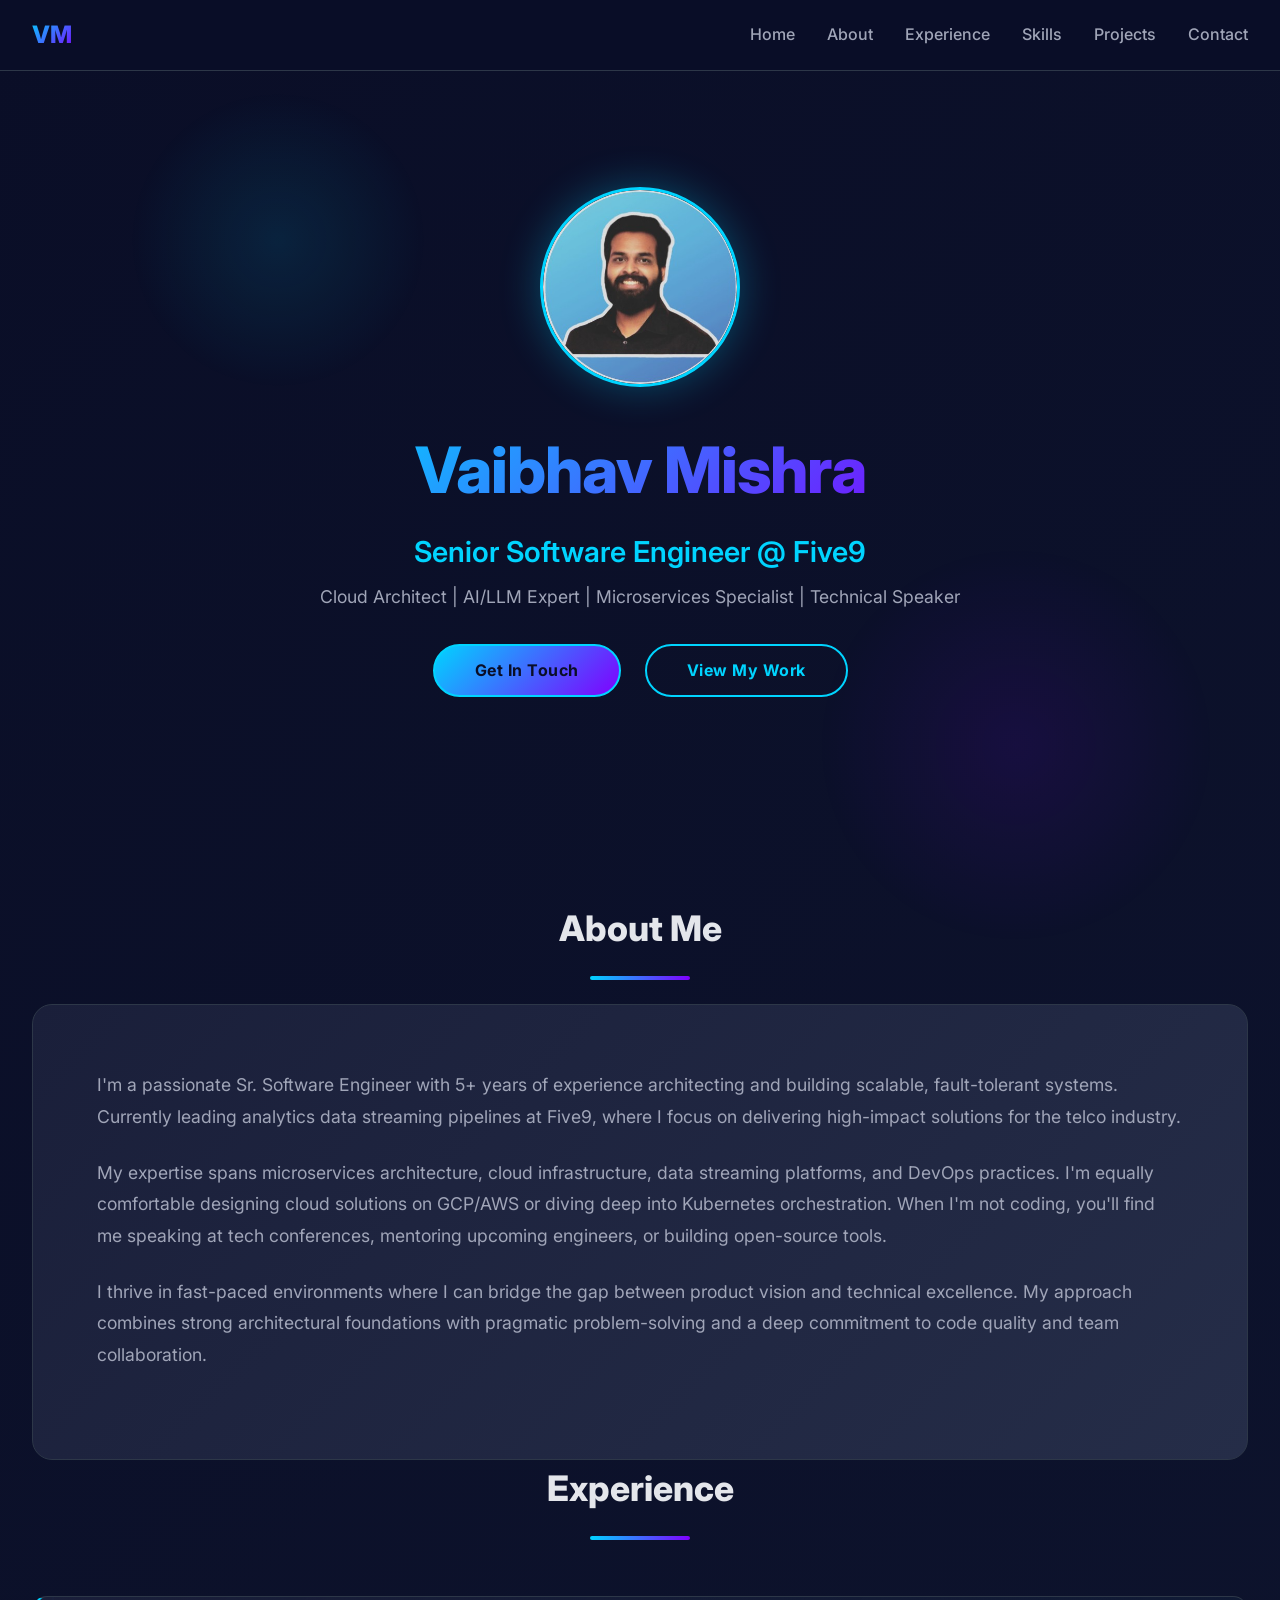
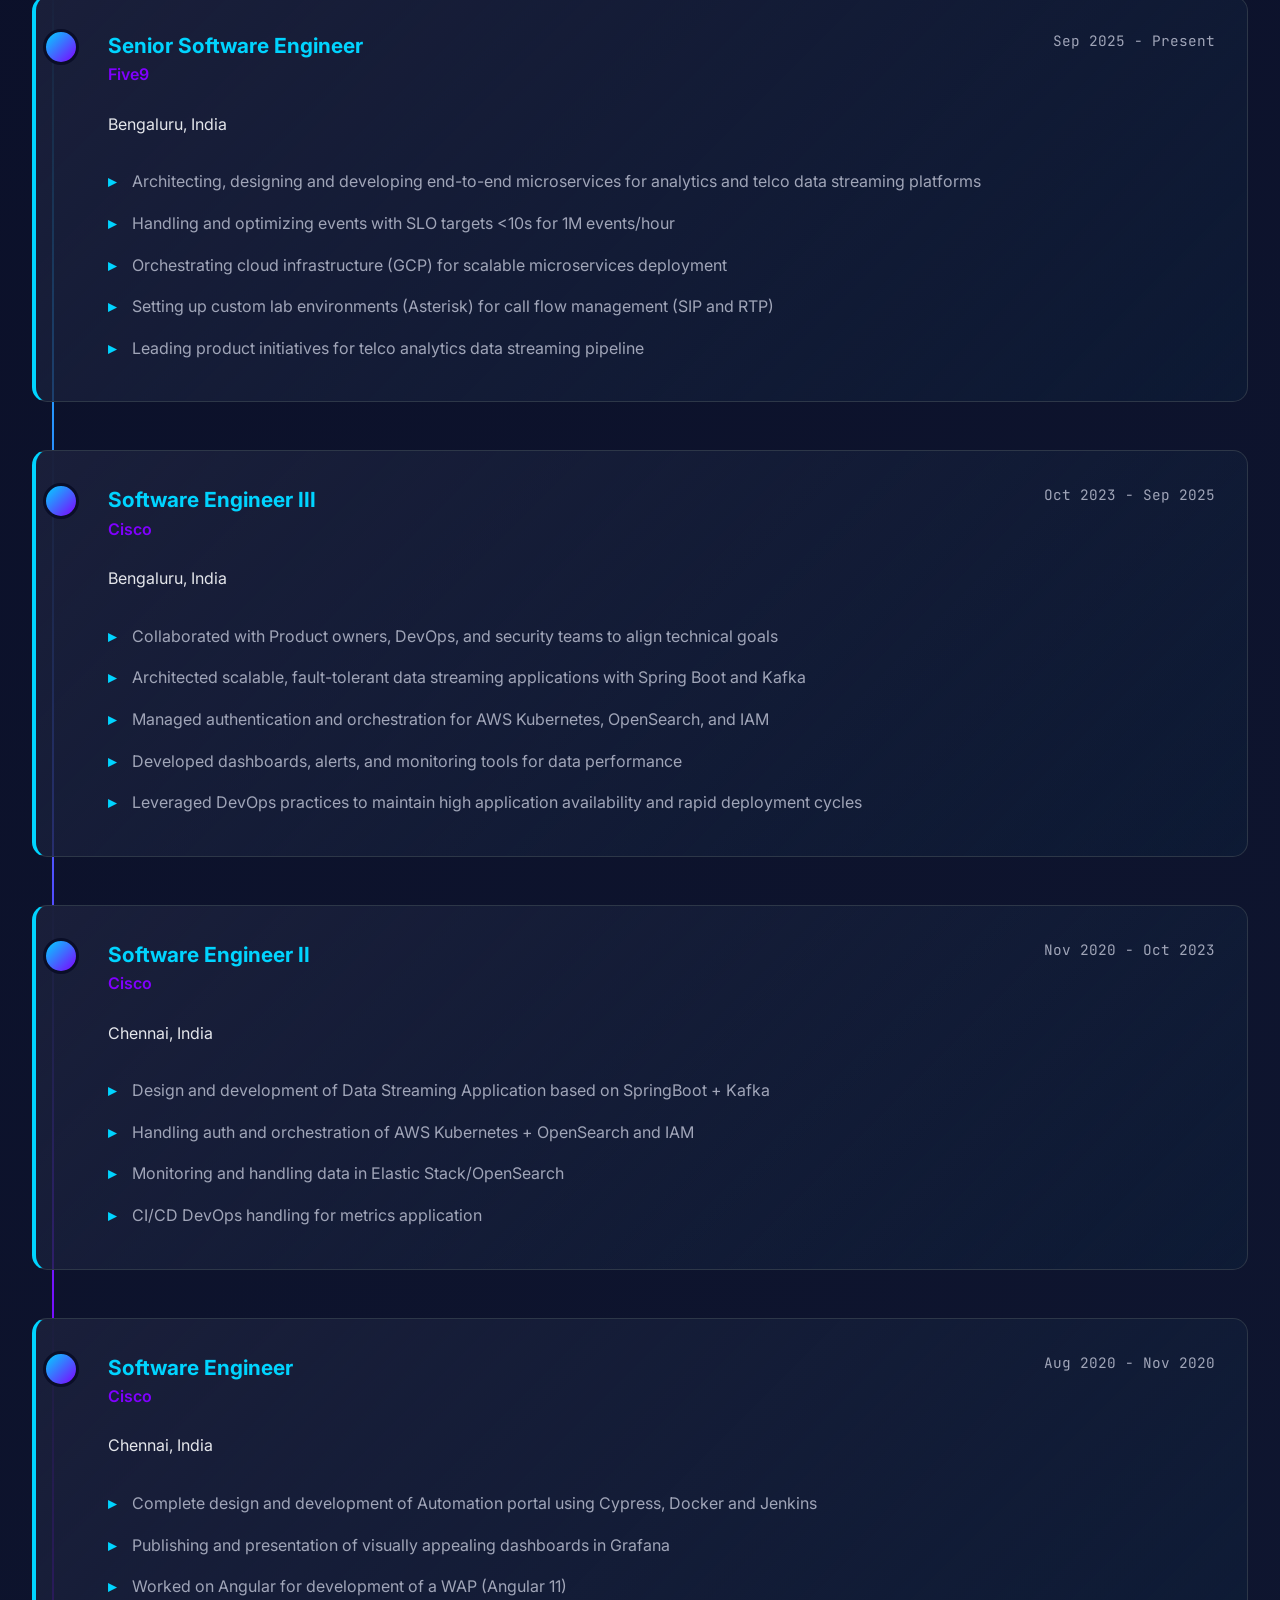
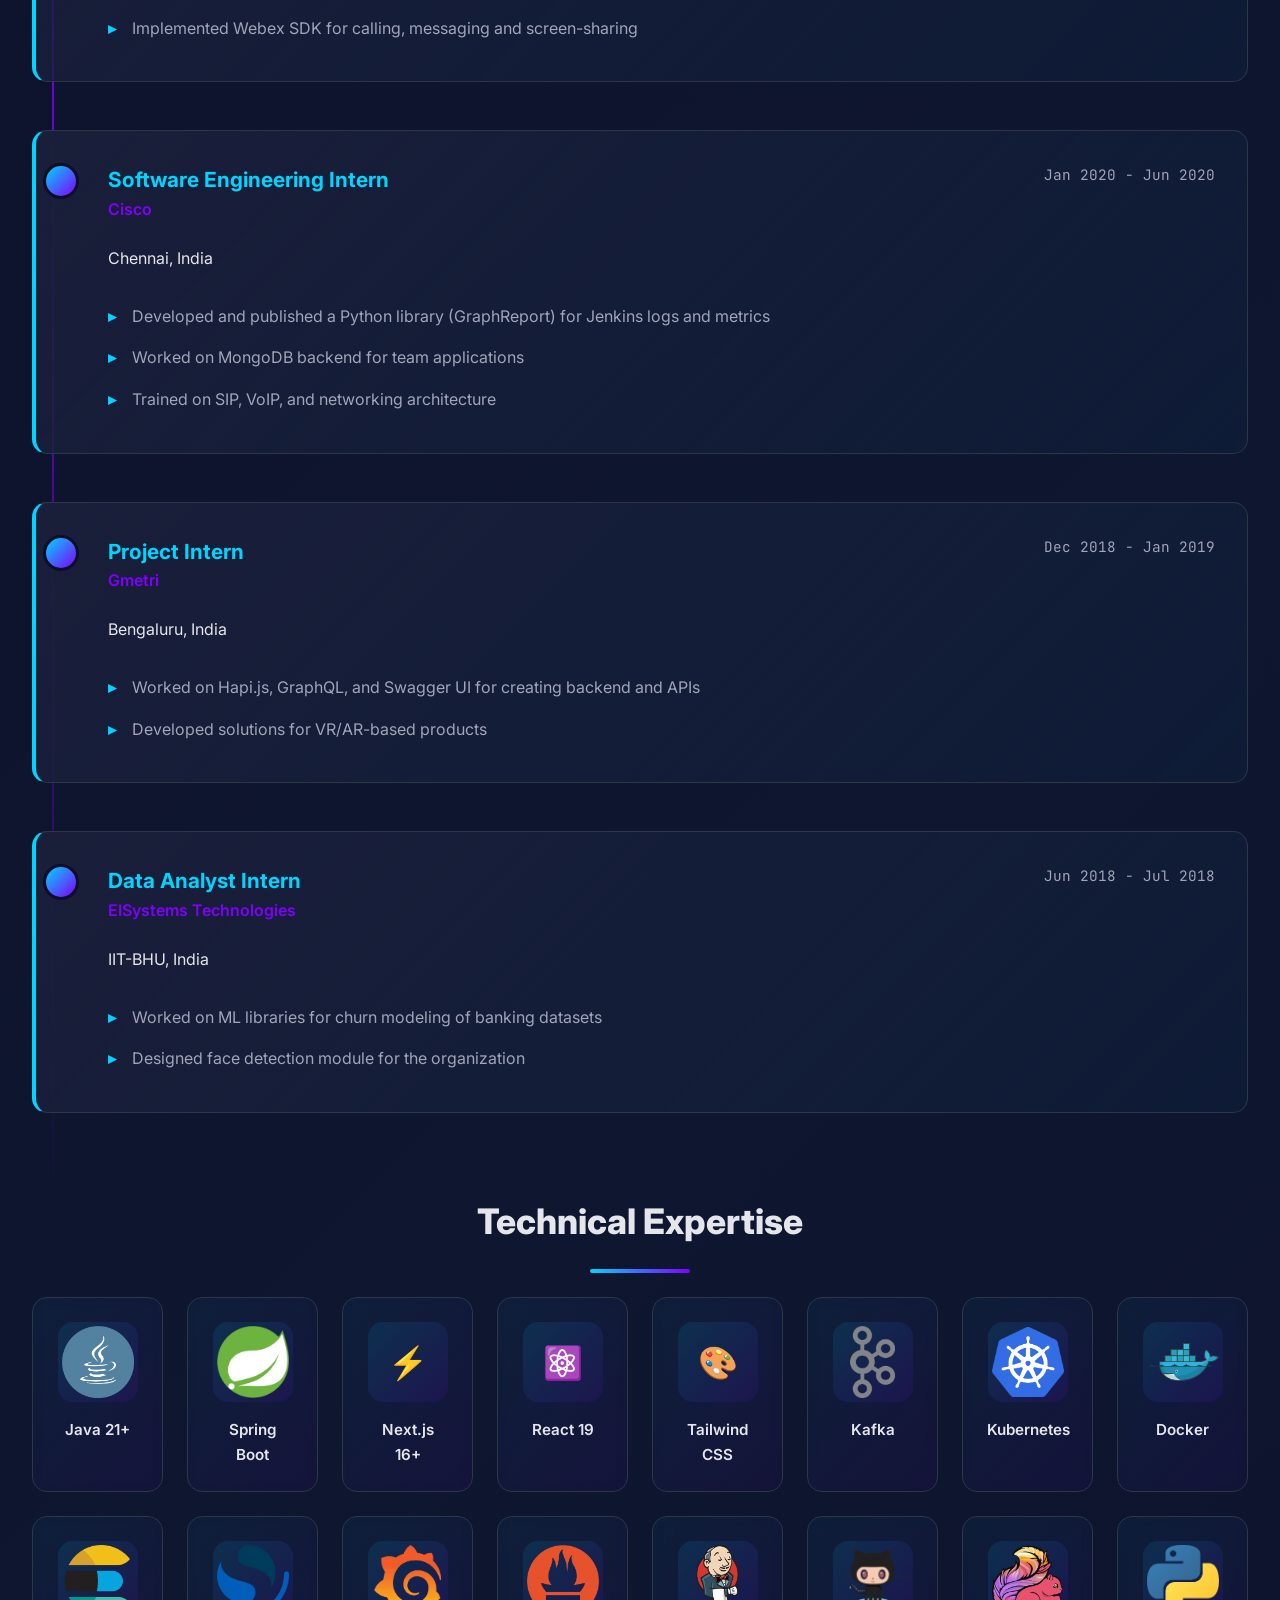
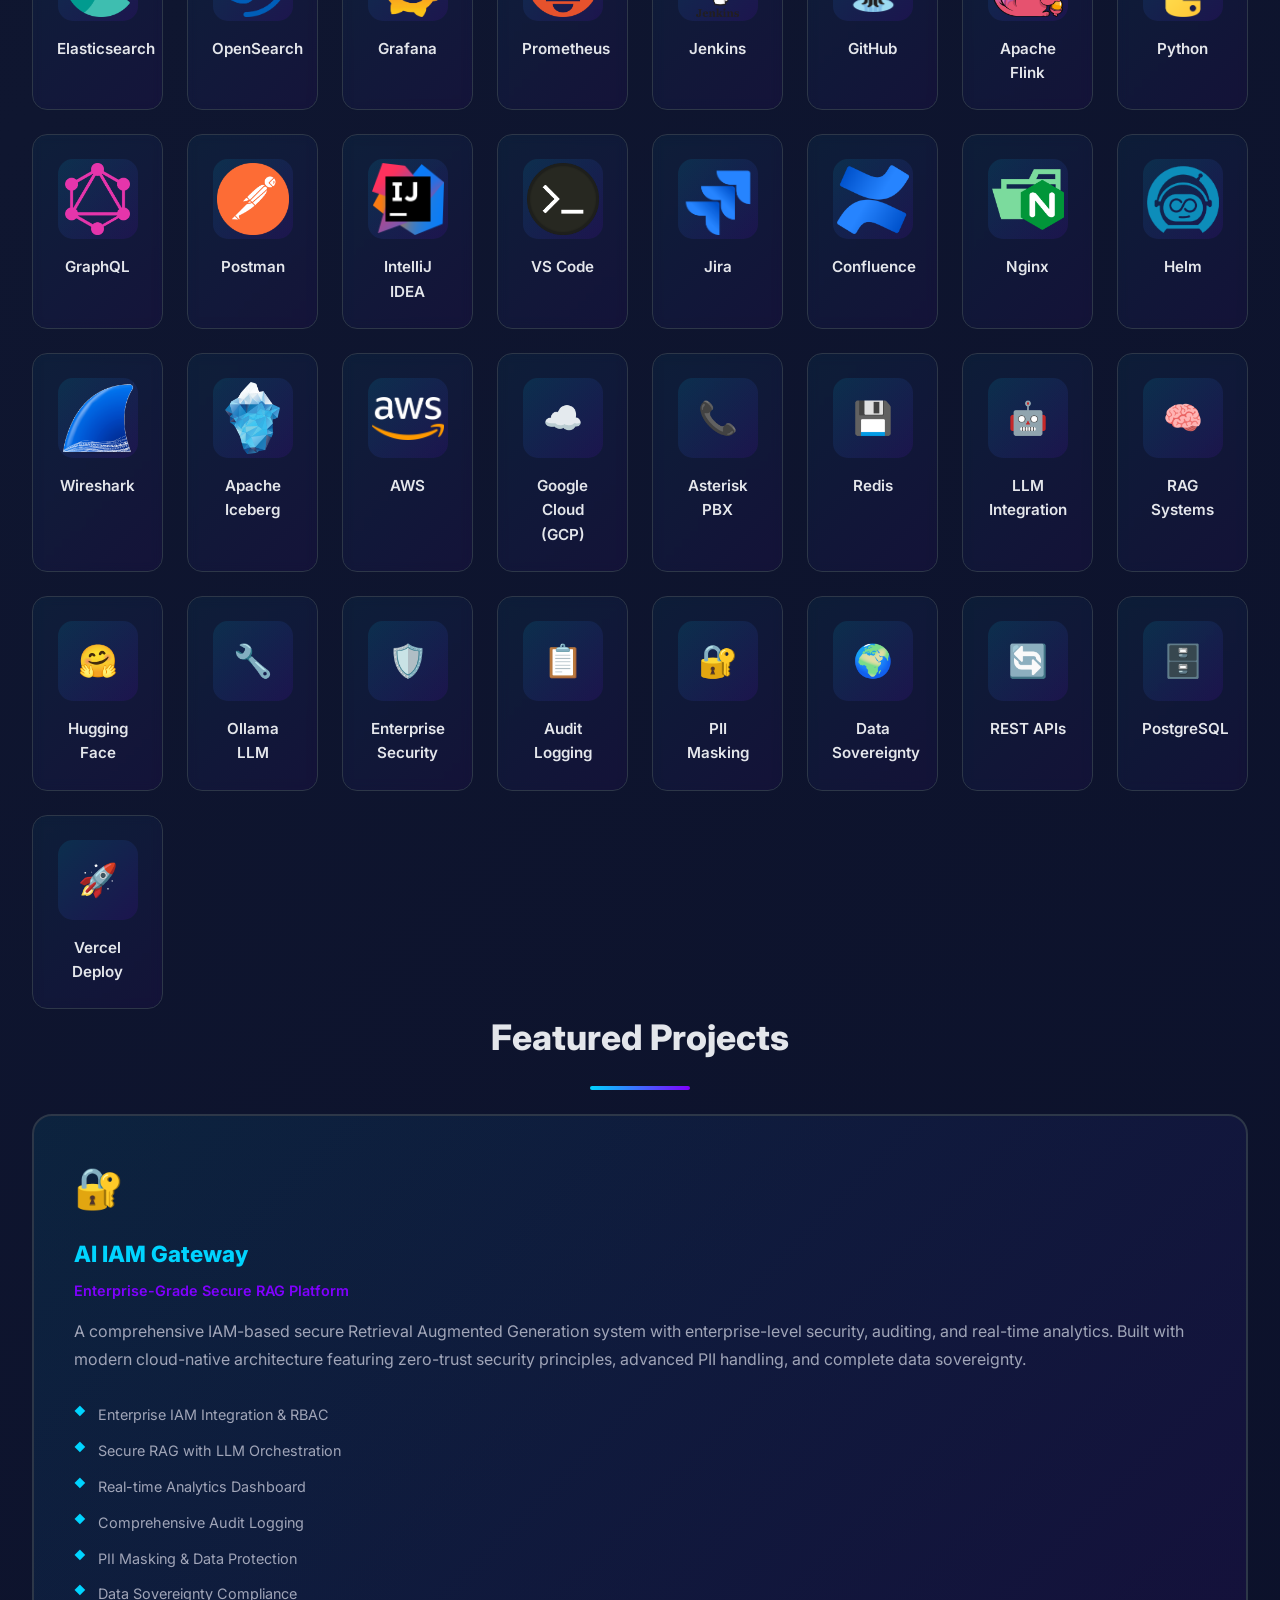
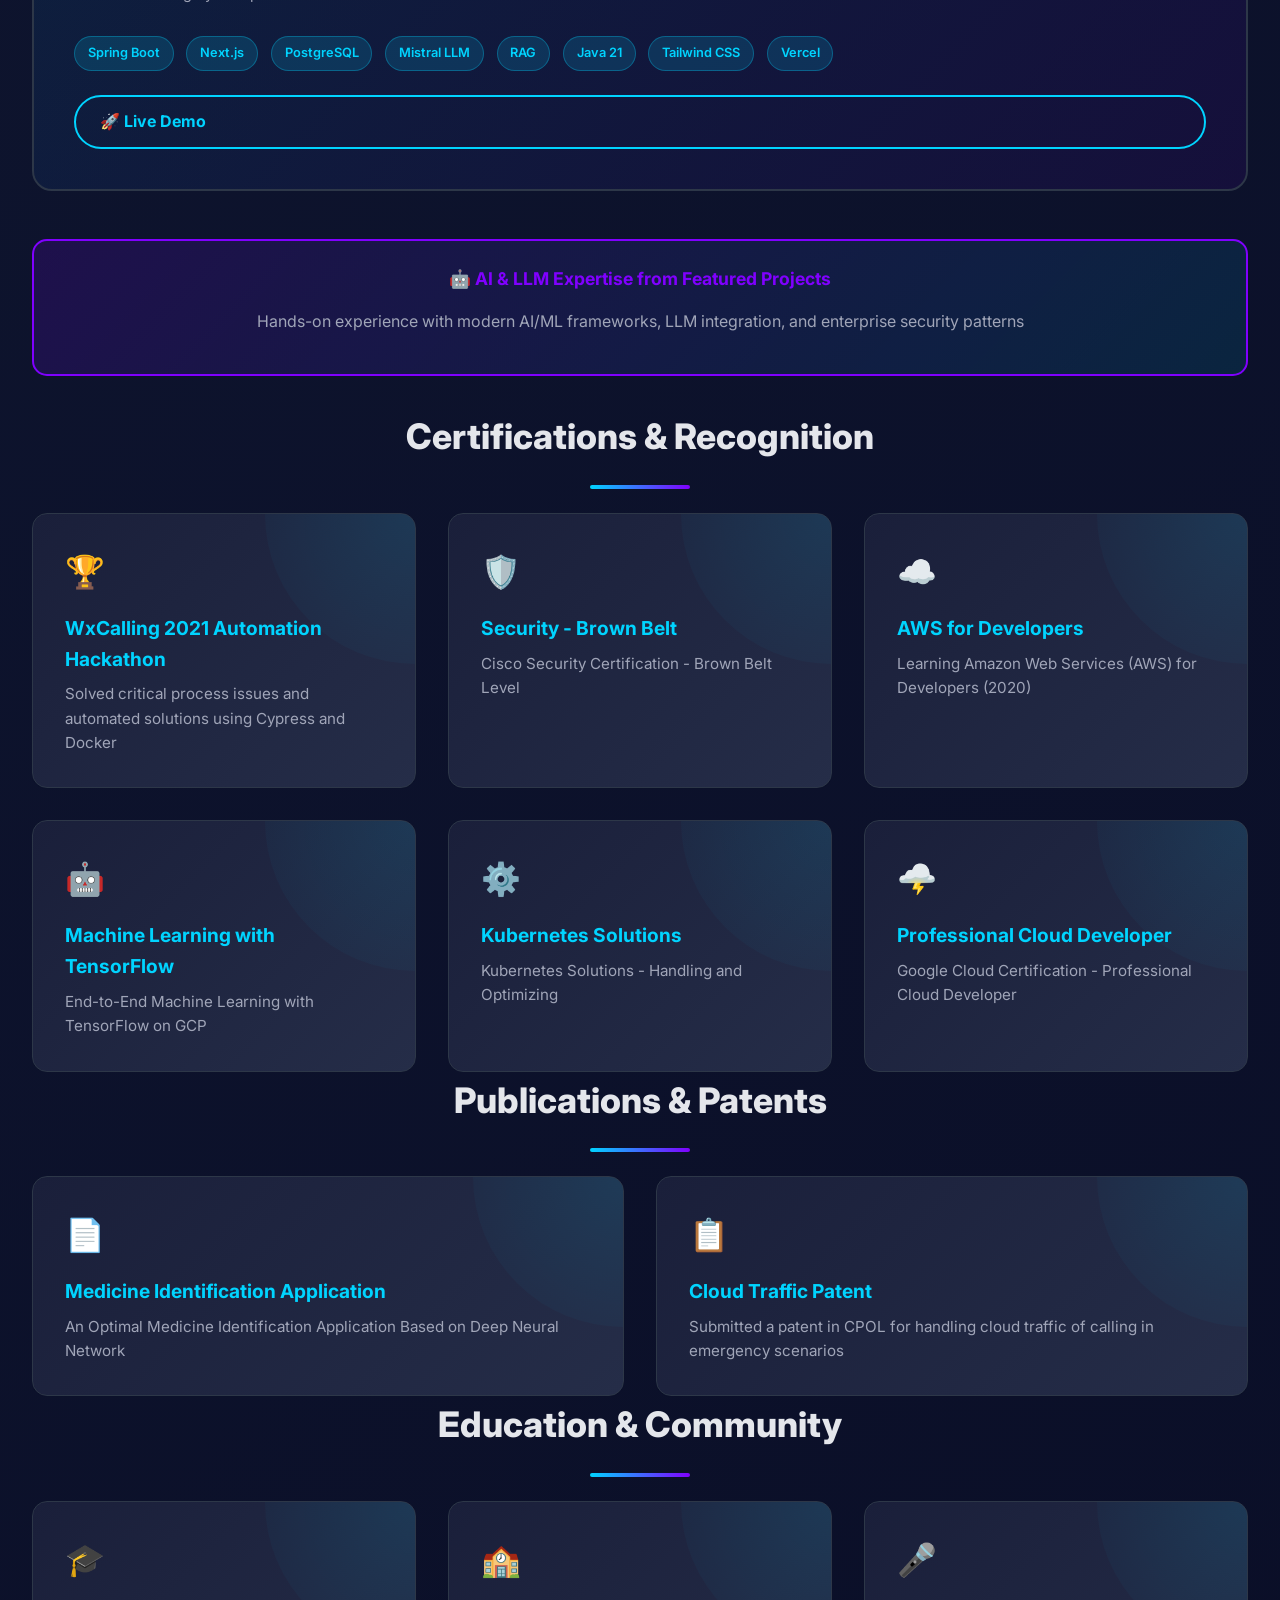
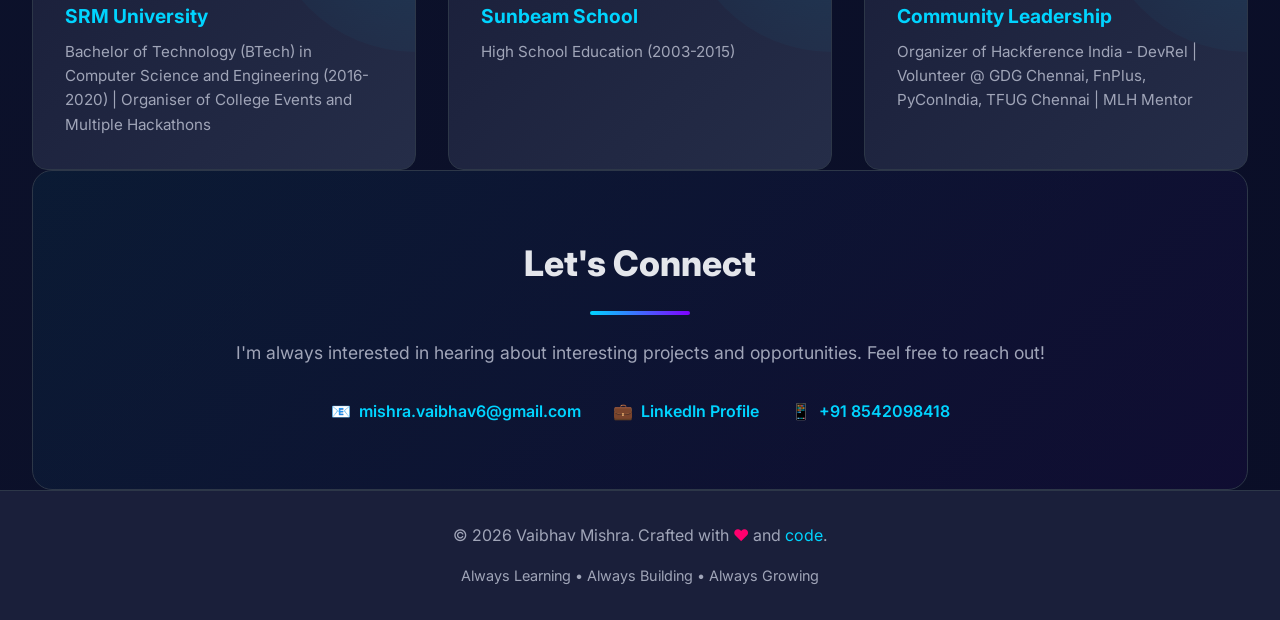
==== commit 73fffa8e: "update changes to index" ====
--- a/index.html
+++ b/index.html
@@ -313,11 +313,15 @@
         section:nth-child(4) { animation-delay: 0.3s; }
 
         .section-title {
-            font-size: 3rem;
+            font-size: 2.2rem;
             font-weight: 800;
             margin-bottom: 3rem;
             position: relative;
             text-align: center;
+            word-break: break-word;
+            white-space: normal;
+            width: 100%;
+            overflow-wrap: anywhere;
         }
 
         .section-title::after {
@@ -357,8 +361,7 @@
         .experience-timeline::before {
             content: '';
             position: absolute;
-            left: 50%;
-            transform: translateX(-50%);
+            left: 20px;
             width: 2px;
             height: 100%;
             background: linear-gradient(180deg, var(--primary), var(--accent), transparent);
@@ -366,7 +369,7 @@
 
         .experience-item {
             margin-bottom: 3rem;
-            padding: 2rem;
+            padding: 2rem 2rem 2rem 4.5rem;
             background: linear-gradient(135deg, var(--surface) 0%, rgba(0, 212, 255, 0.03) 100%);
             border-radius: 15px;
             border: 1px solid var(--border);
@@ -384,7 +387,7 @@
         .experience-item::before {
             content: '';
             position: absolute;
-            left: calc(50% - 15px);
+            left: 7px;
             top: 2rem;
             width: 30px;
             height: 30px;
@@ -782,9 +785,34 @@
 
         /* Responsive */
         @media (max-width: 768px) {
+                .section-title {
+                    font-size: 1.4rem !important;
+                    padding: 0 0.5rem;
+                    letter-spacing: 0;
+                    white-space: normal !important;
+                    word-break: break-word !important;
+                    overflow-wrap: anywhere !important;
+                    width: 100% !important;
+                    max-width: 100vw;
+                    text-align: center;
+                    margin-left: 0;
+                    margin-right: 0;
+                }
+            .nav-container {
+                flex-direction: column;
+                align-items: flex-start;
+                gap: 0.5rem;
+                padding: 1rem 1rem 0.5rem 1rem;
+            }
+            .nav-logo {
+                margin-bottom: 0.5rem;
+                margin-right: 0;
+            }
             .nav-links {
                 gap: 1rem;
                 font-size: 0.9rem;
+                width: 100%;
+                justify-content: flex-start;
             }
 
             .hero h1 {
@@ -795,27 +823,35 @@
                 font-size: 1.3rem;
             }
 
+            /* Experience Timeline: move dot/line to left, not center */
             .experience-timeline::before {
-                left: 30px;
-            }
-
+                left: 20px;
+                transform: none;
+            }
             .experience-item::before {
-                left: 20px;
-            }
-
+                left: -15px;
+                top: 2rem;
+            }
             .experience-item {
-                margin-left: 80px;
-                border-left-width: 0;
-                border-top: 4px solid var(--primary);
-            }
-
+                margin-left: 40px;
+                border-left: 4px solid var(--primary);
+                border-top: none;
+                border-radius: 15px;
+                padding-left: 2rem;
+            }
             .experience-item:hover {
-                border-top-color: var(--accent);
-            }
-
+                border-left-color: var(--accent);
+                border-top: none;
+            }
+
+            /* Skills grid: center align */
             .skills-grid {
-                grid-template-columns: repeat(auto-fit, minmax(100px, 1fr));
+                grid-template-columns: repeat(2, 1fr);
                 gap: 1rem;
+                justify-items: center;
+            }
+            .skill-card {
+                margin: 0 auto;
             }
 
             section {
@@ -824,6 +860,11 @@
 
             .about {
                 padding: 2rem;
+            }
+
+            /* Contact section header spacing */
+            #contact {
+                scroll-margin-top: 90px;
             }
         }
     </style>
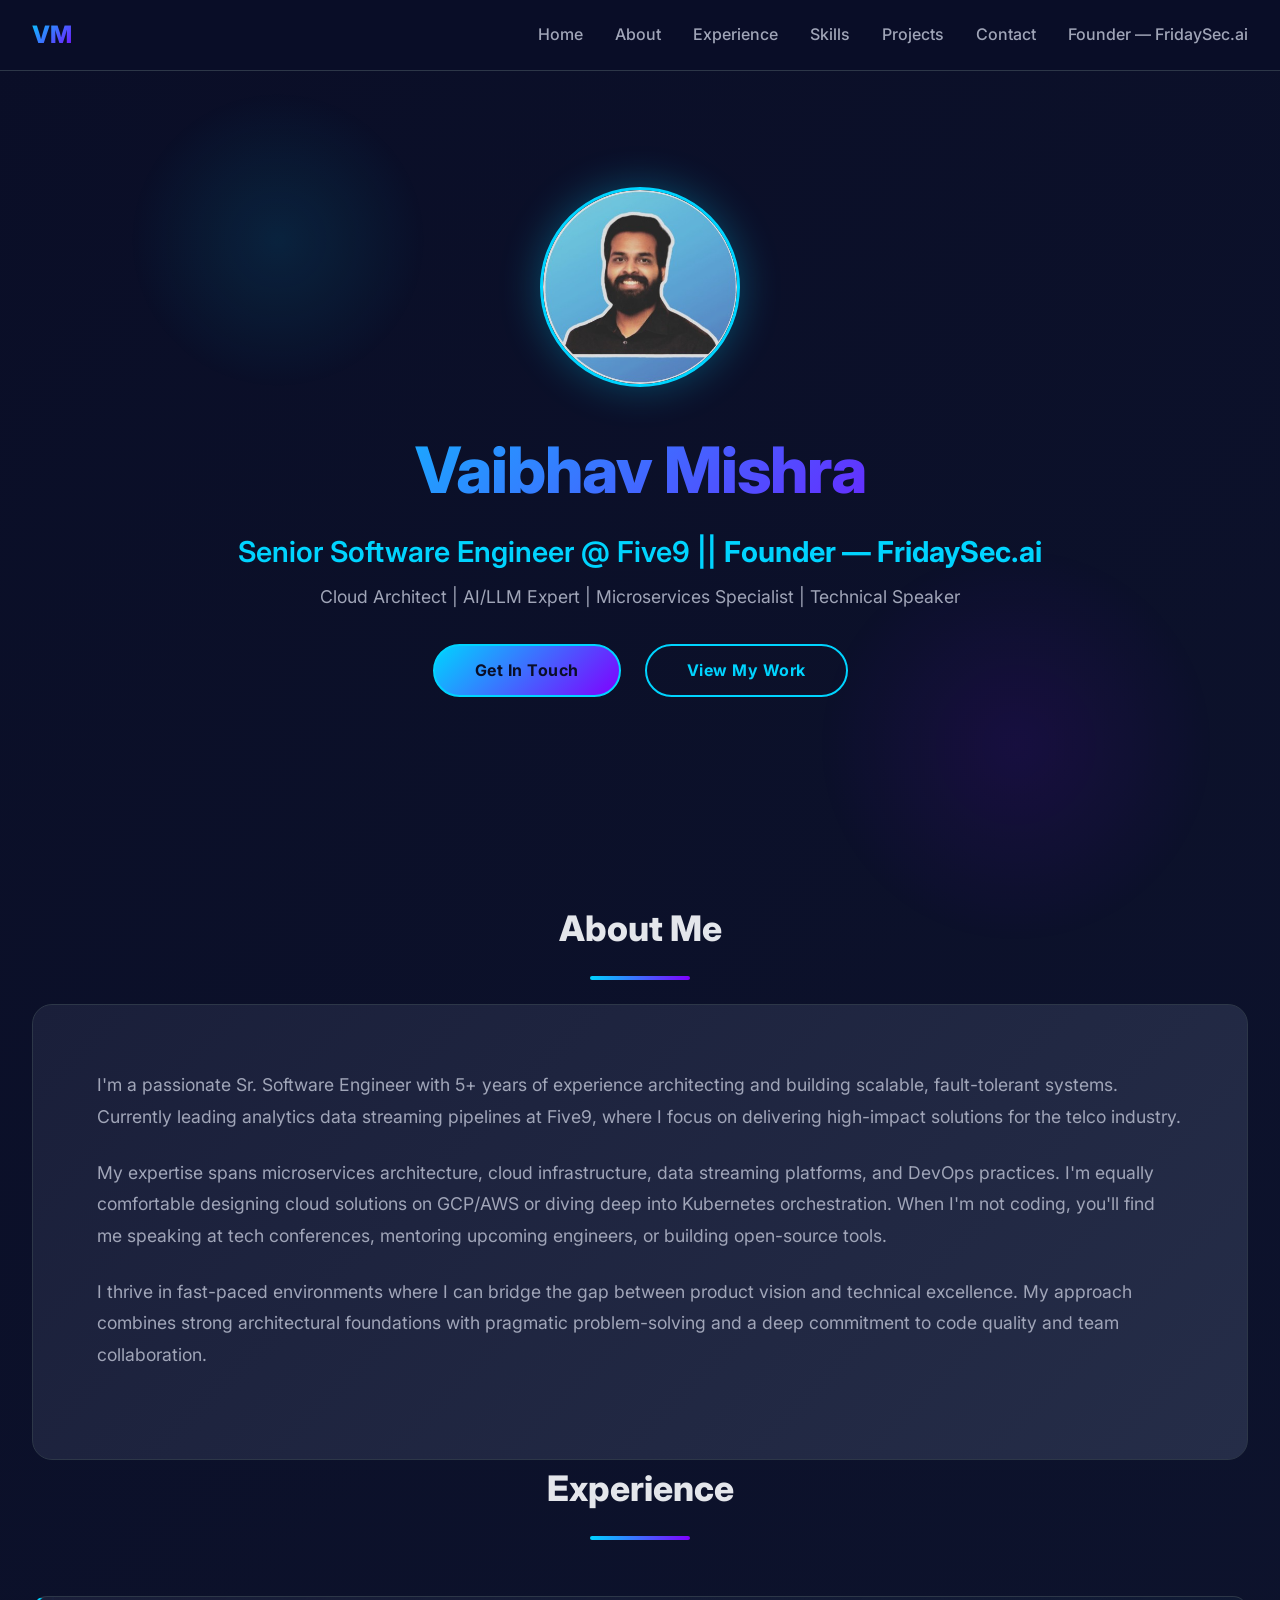
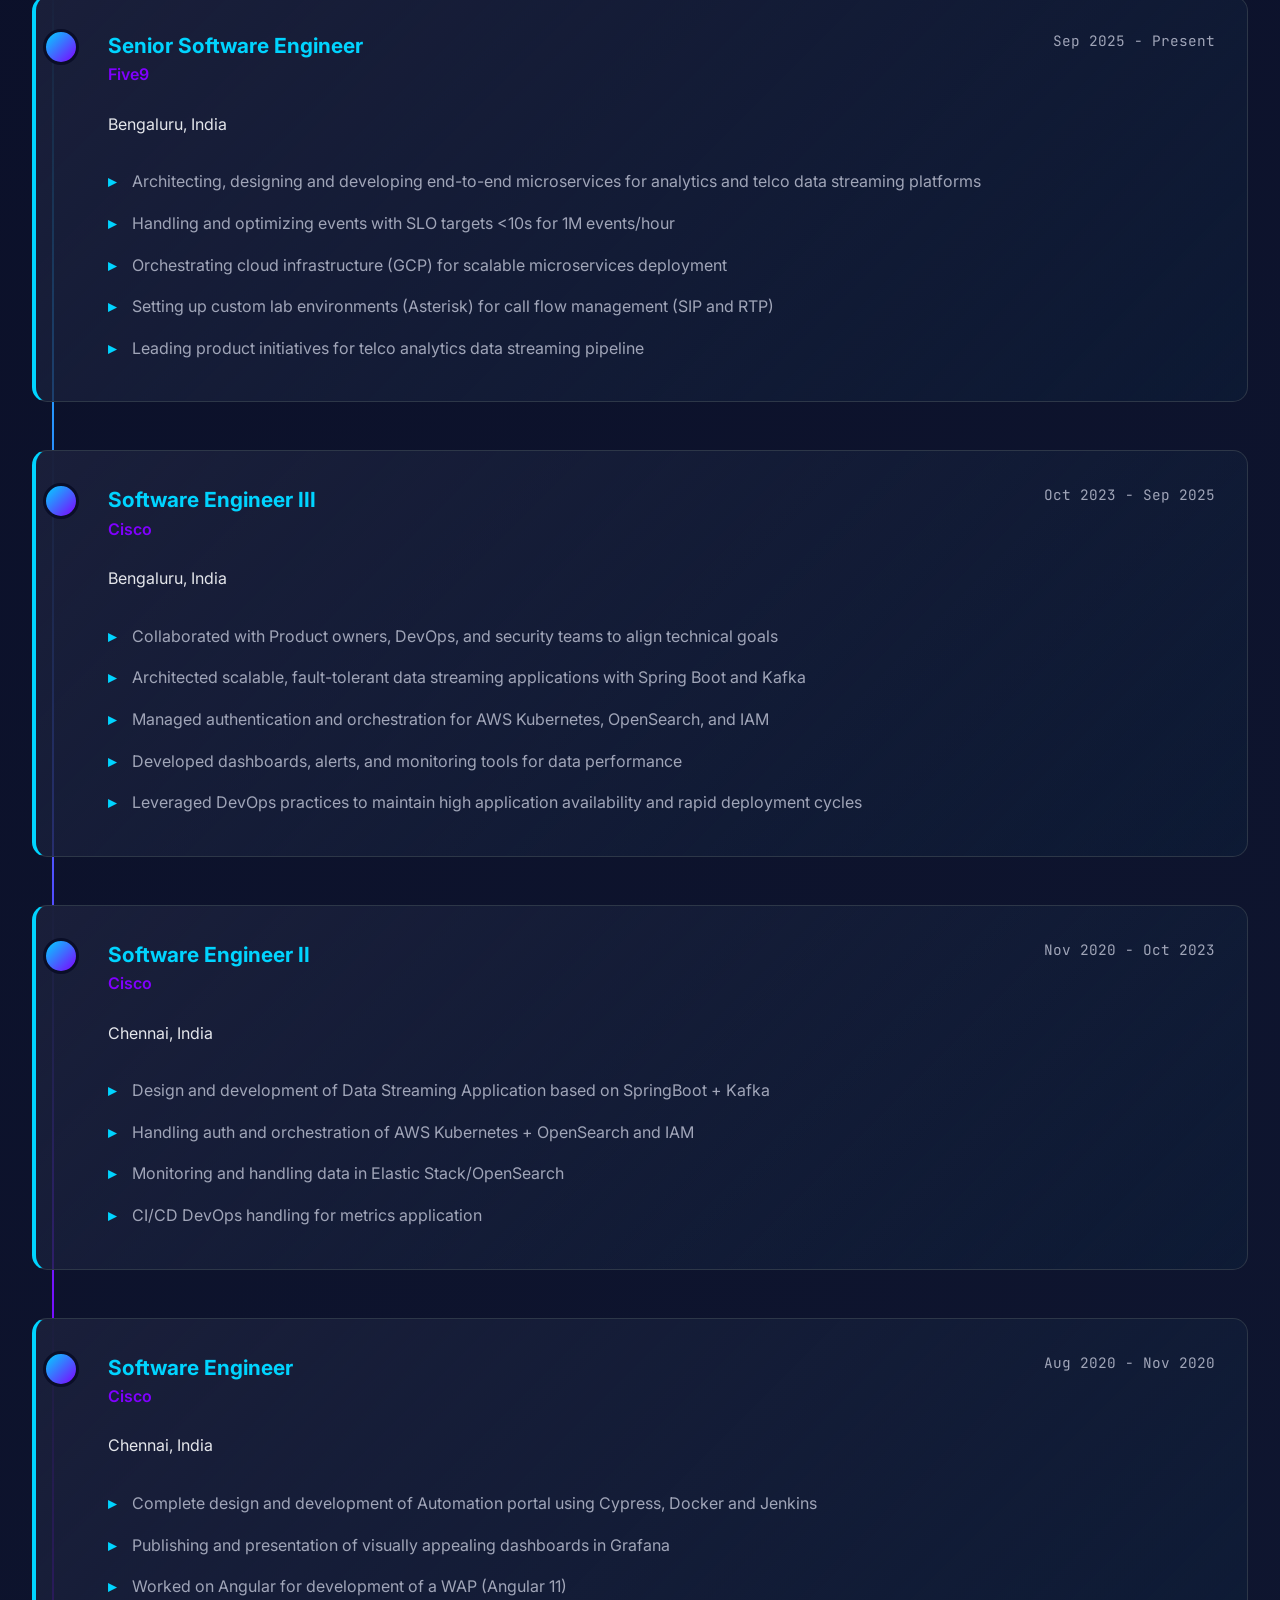
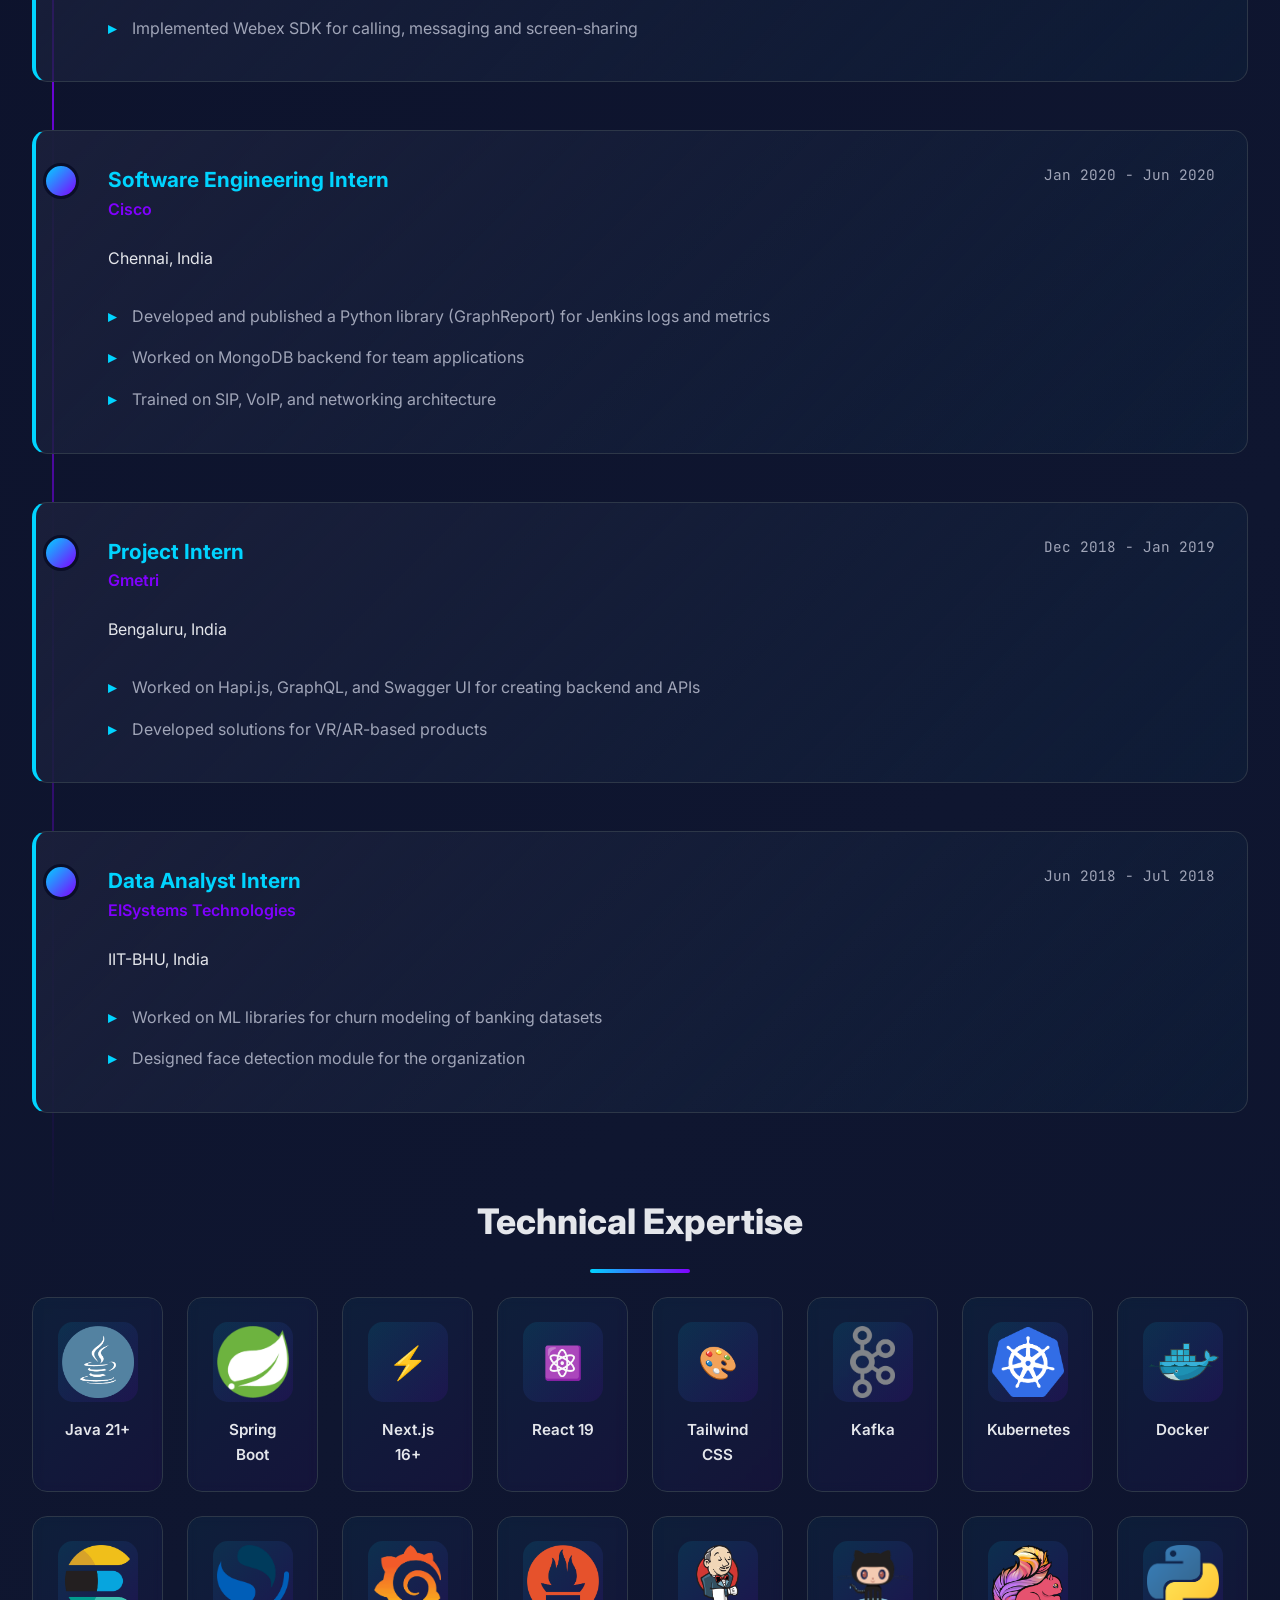
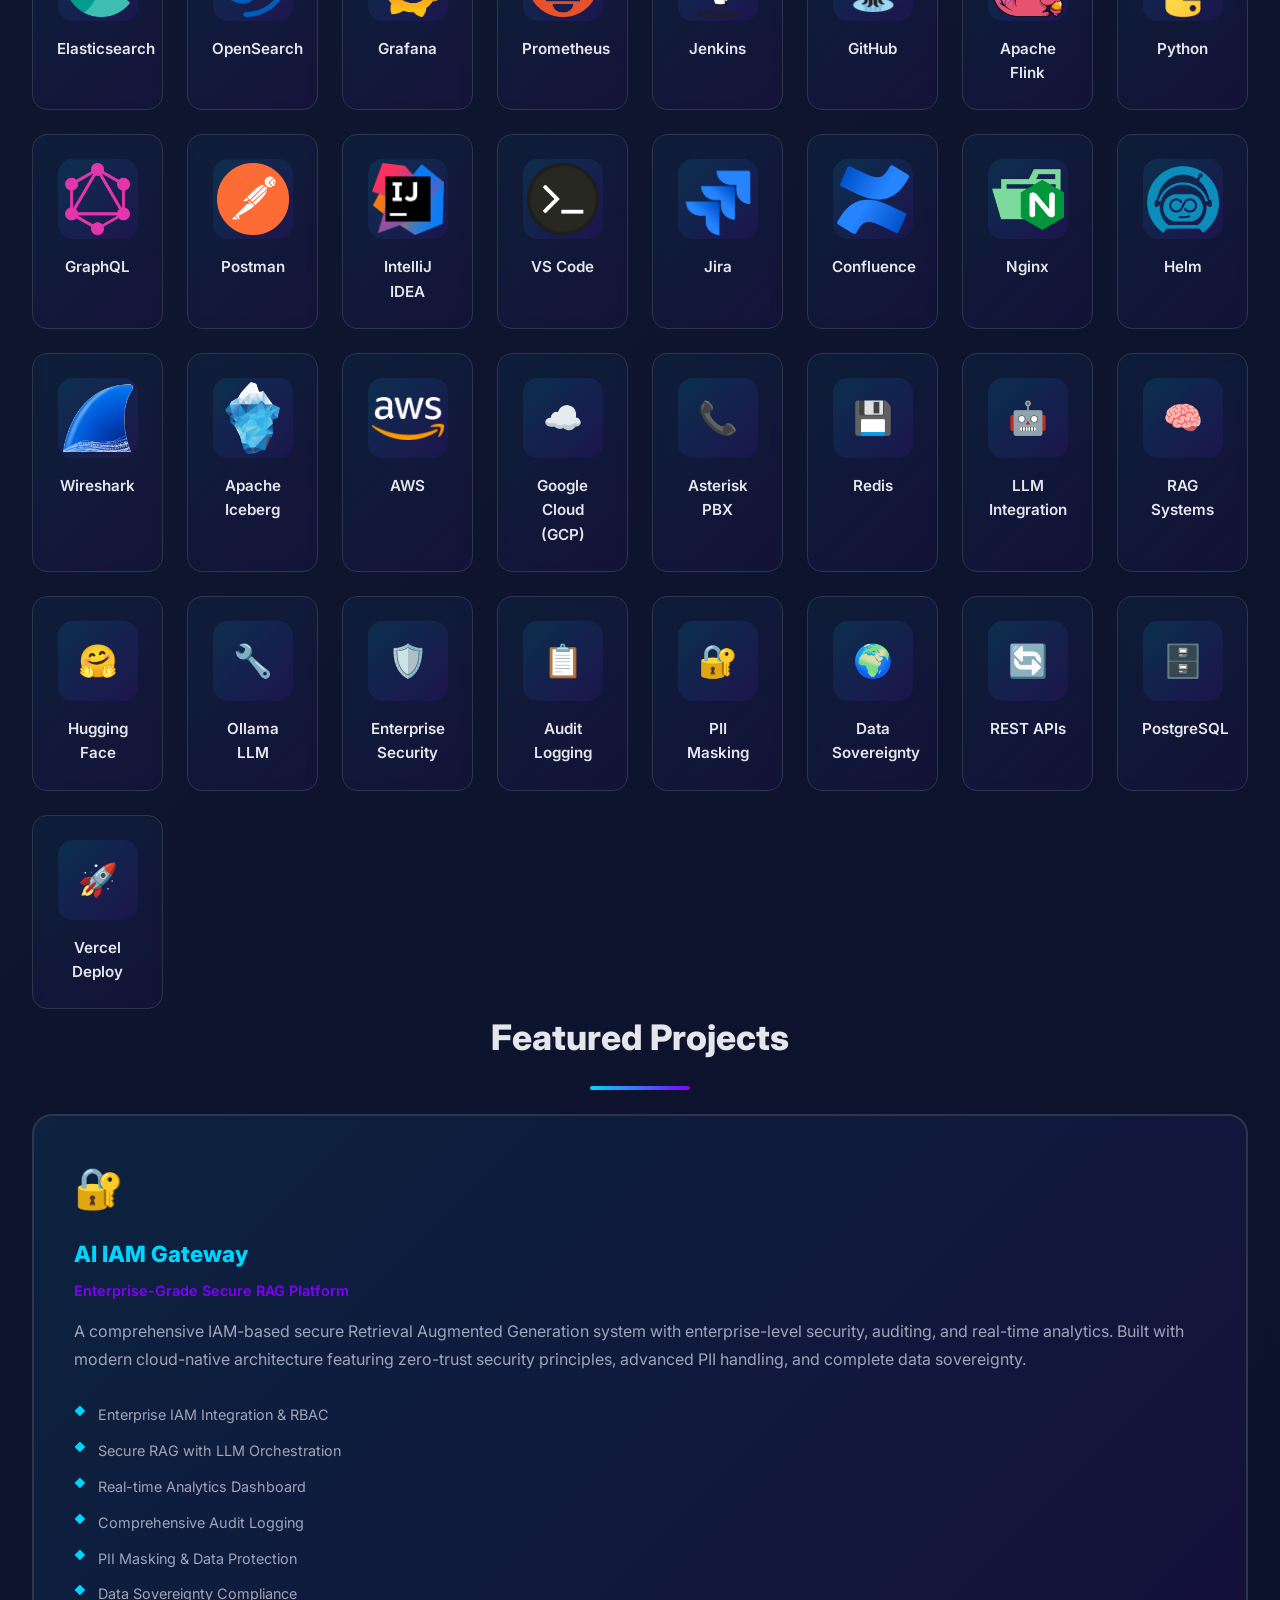
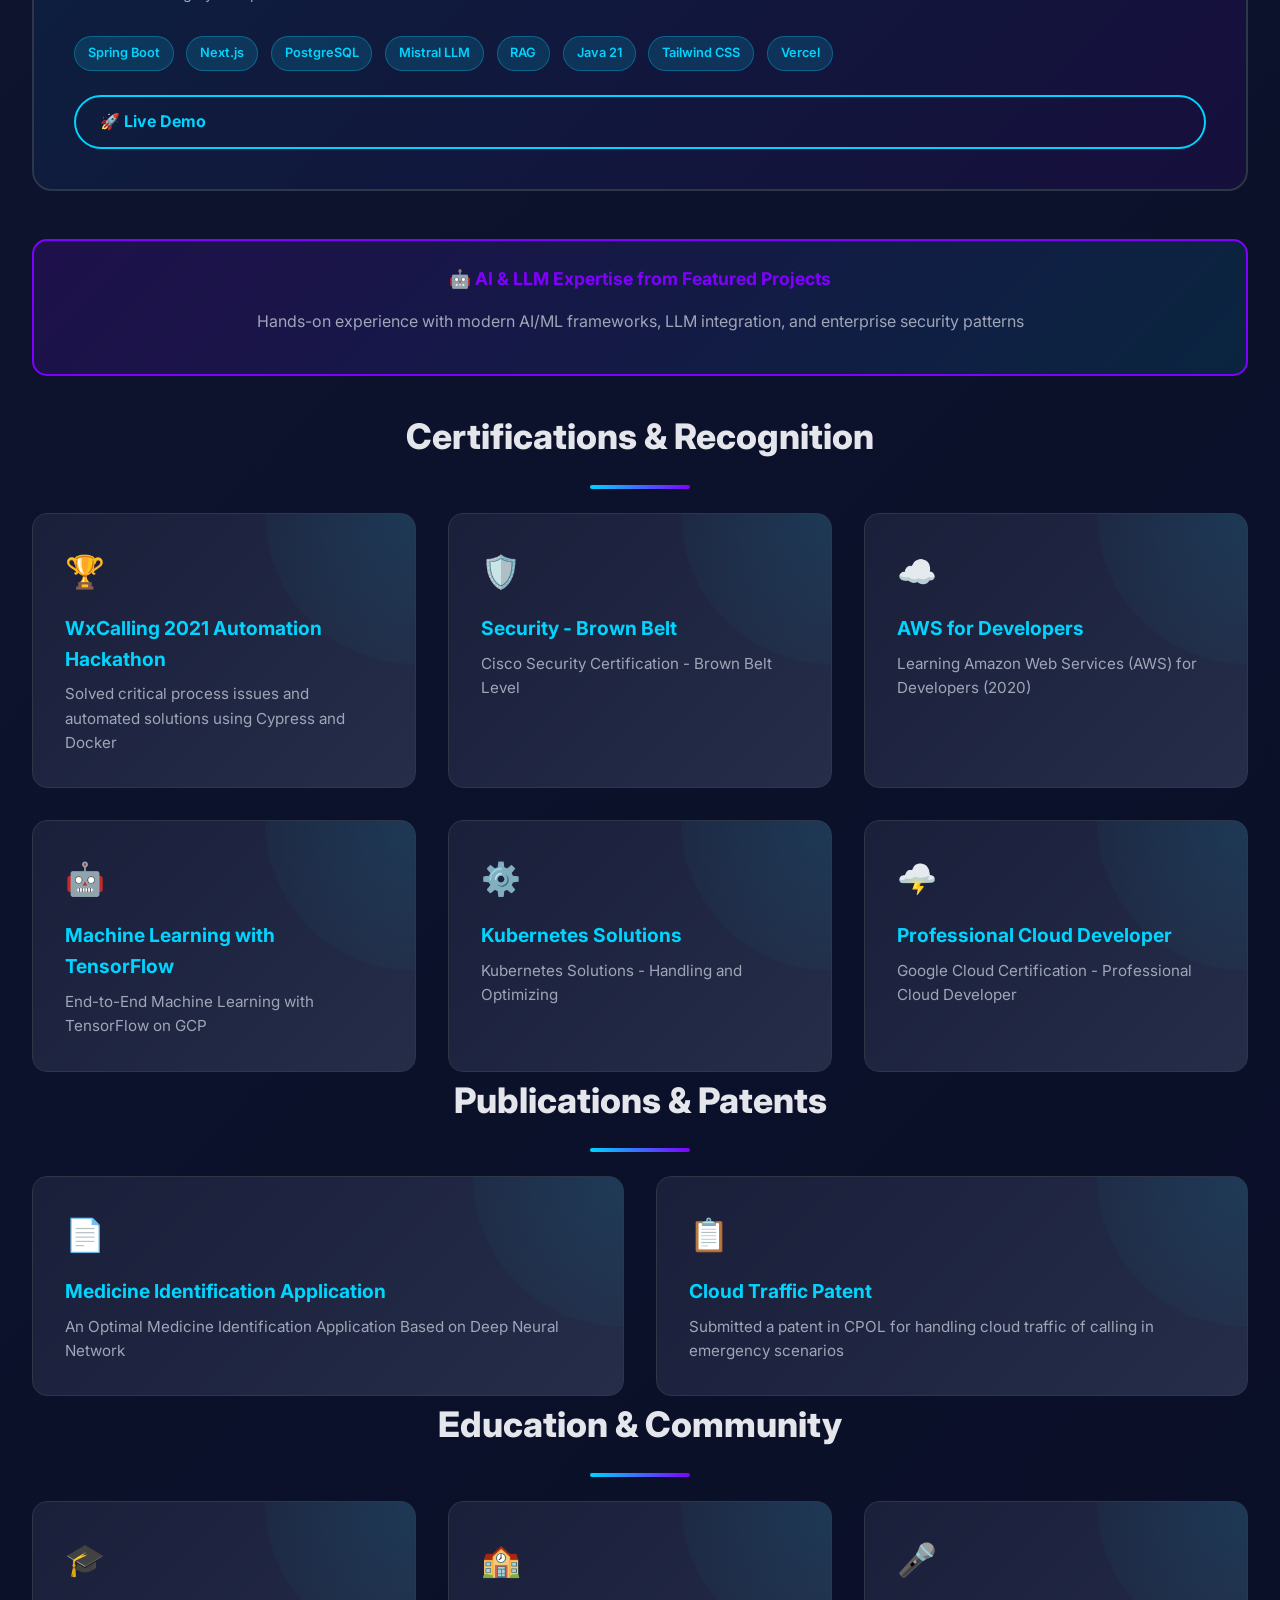
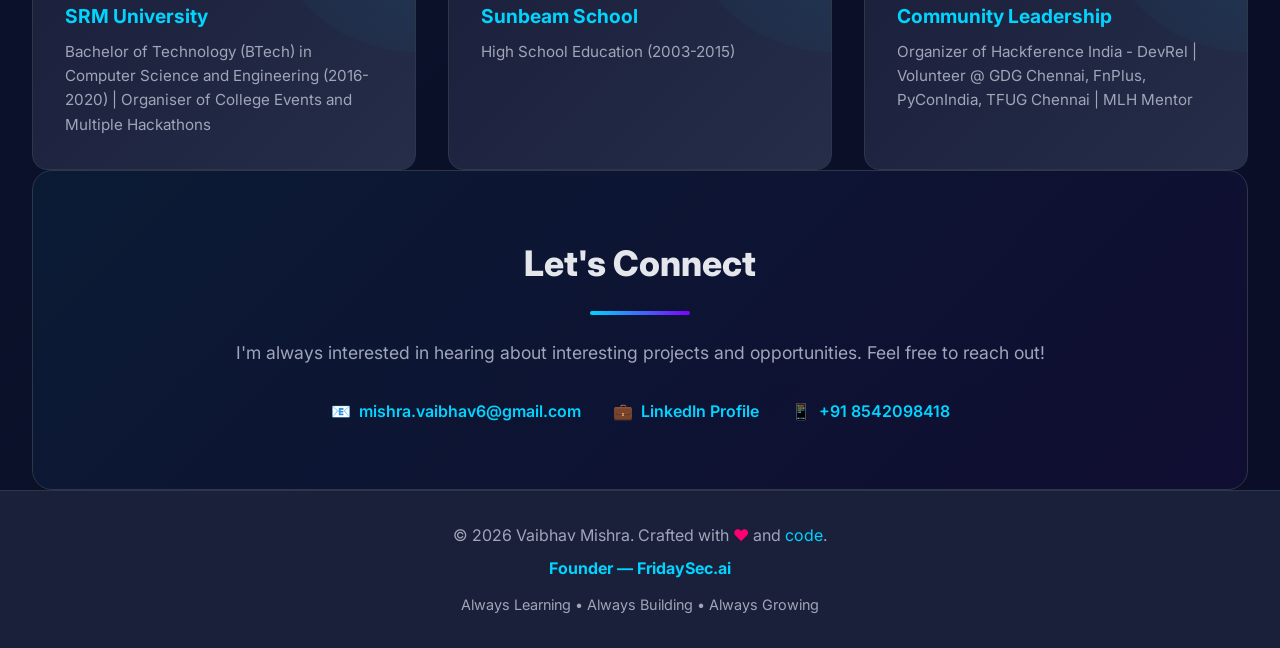
==== commit 6e56ee1b: "Add Founder — FridaySec.ai links across site" ====
--- a/index.html
+++ b/index.html
@@ -939,6 +939,7 @@
                 <li><a href="#skills">Skills</a></li>
                 <li><a href="#projects">Projects</a></li>
                 <li><a href="#contact">Contact</a></li>
+                <li><a href="https://identity-aware-ai.emergent.host" target="_blank" rel="noopener">Founder — FridaySec.ai</a></li>
             </ul>
         </div>
     </nav>
@@ -950,7 +951,7 @@
                 <img src="photo.jpg" alt="Vaibhav Mishra - Senior Software Engineer">
             </div>
             <h1>Vaibhav Mishra</h1>
-            <div class="hero-title">Senior Software Engineer @ Five9</div>
+            <div class="hero-title">Senior Software Engineer @ Five9 || <a href="https://identity-aware-ai.emergent.host" target="_blank" rel="noopener" style="color:var(--primary);font-weight:700;text-decoration:none;">Founder — FridaySec.ai</a></div>
             <div class="hero-subtitle">Cloud Architect | AI/LLM Expert | Microservices Specialist | Technical Speaker</div>
             <div class="cta-buttons">
                 <a href="#contact" class="btn btn-primary">Get In Touch</a>
@@ -1412,7 +1413,8 @@
     <footer>
         <div class="footer-content">
             <p>&copy; 2026 Vaibhav Mishra. Crafted with <span style="color: var(--secondary);">❤</span> and <span style="color: var(--primary);">code</span>.</p>
-            <p style="font-size: 0.9rem; margin-top: 1rem;">Always Learning • Always Building • Always Growing</p>
+            <p style="margin-top:0.5rem;"><a href="https://identity-aware-ai.emergent.host" target="_blank" rel="noopener" style="color:var(--primary);font-weight:700;text-decoration:none;">Founder — FridaySec.ai</a></p>
+            <p style="font-size: 0.9rem; margin-top: 0.7rem;">Always Learning • Always Building • Always Growing</p>
         </div>
     </footer>
 
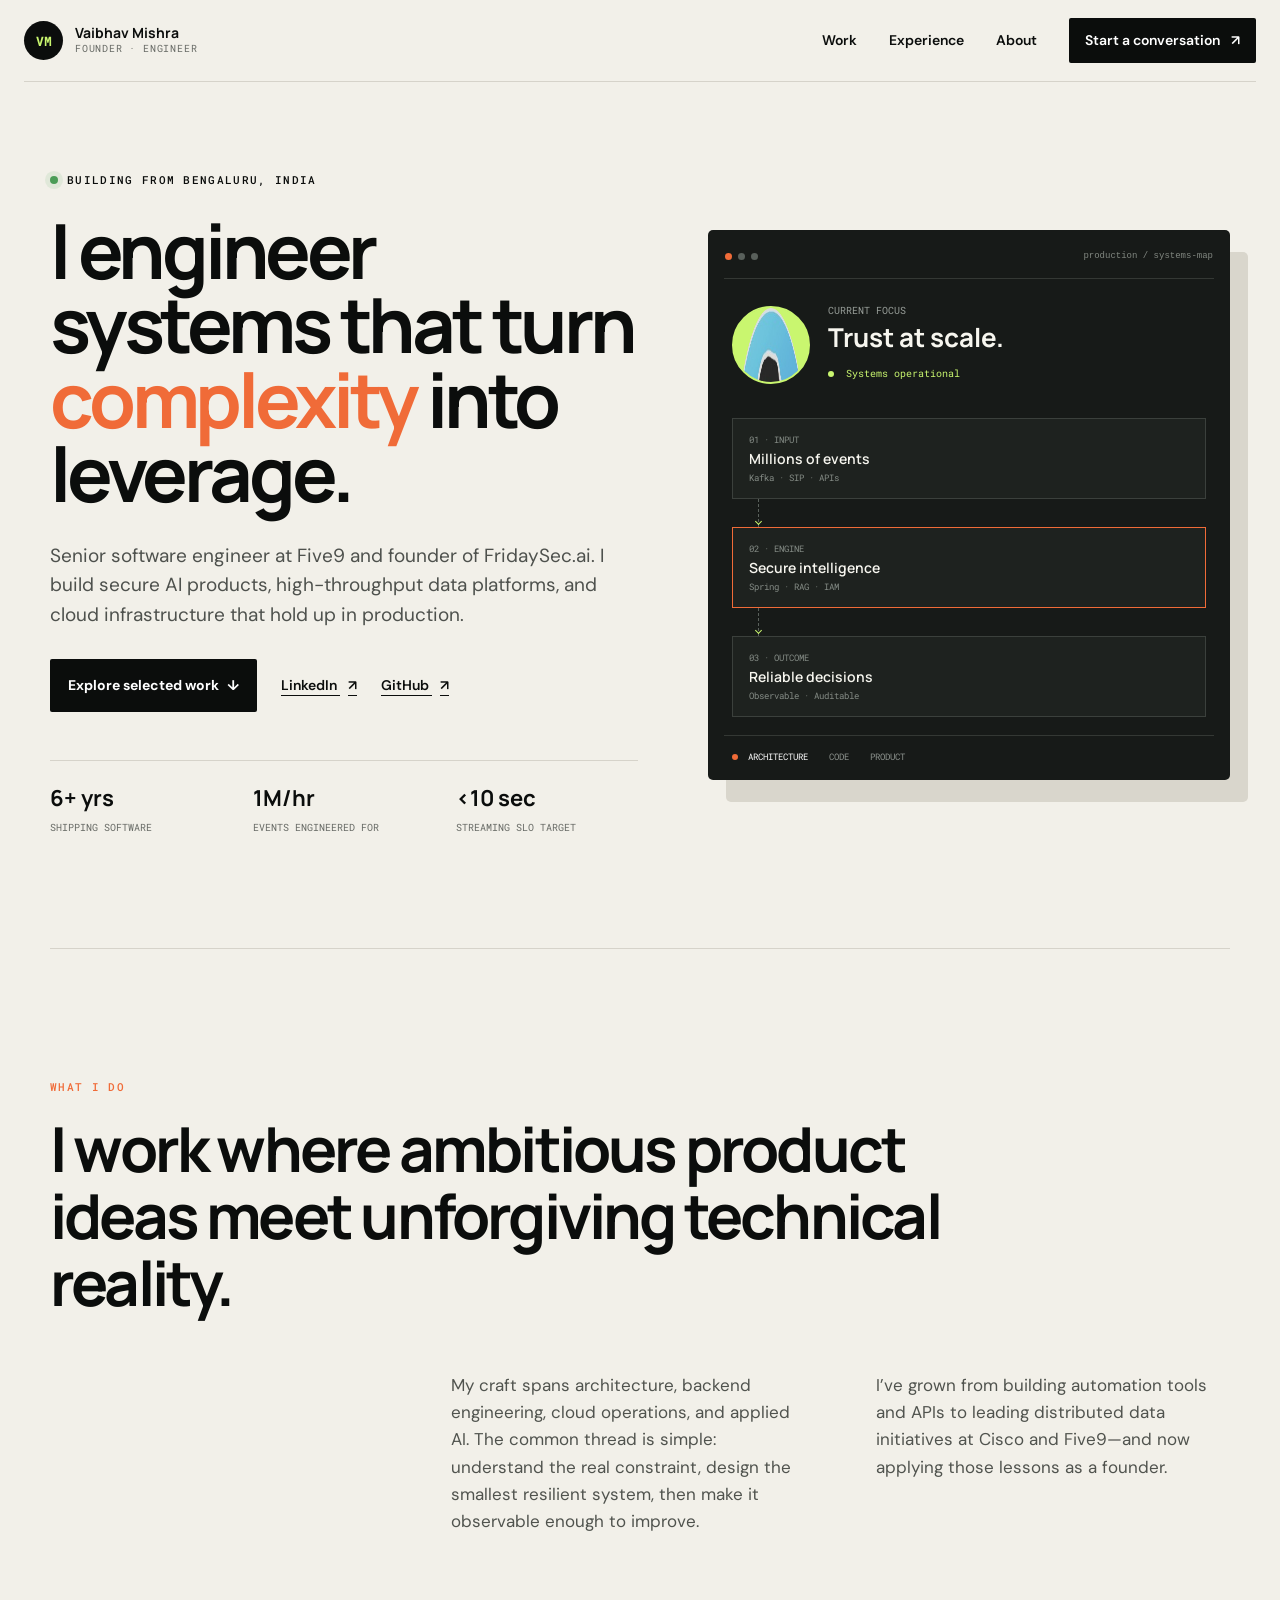
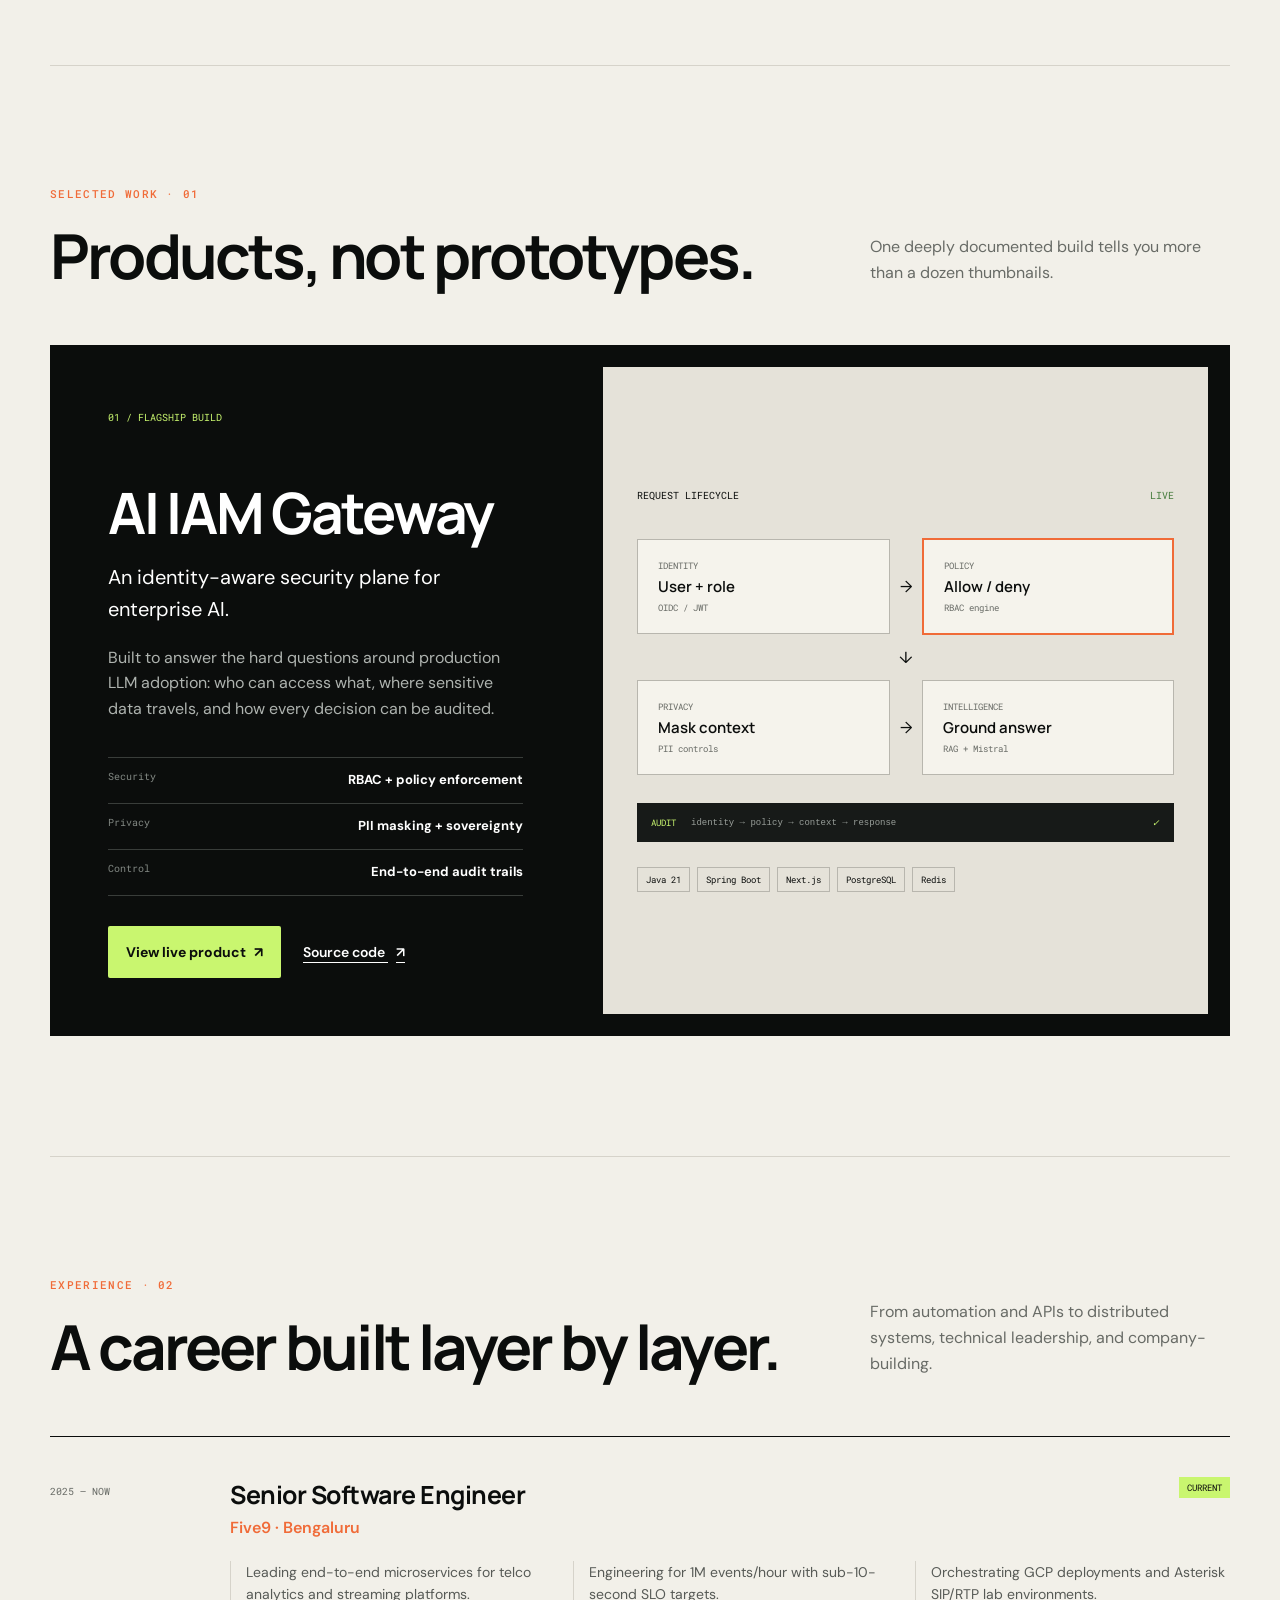
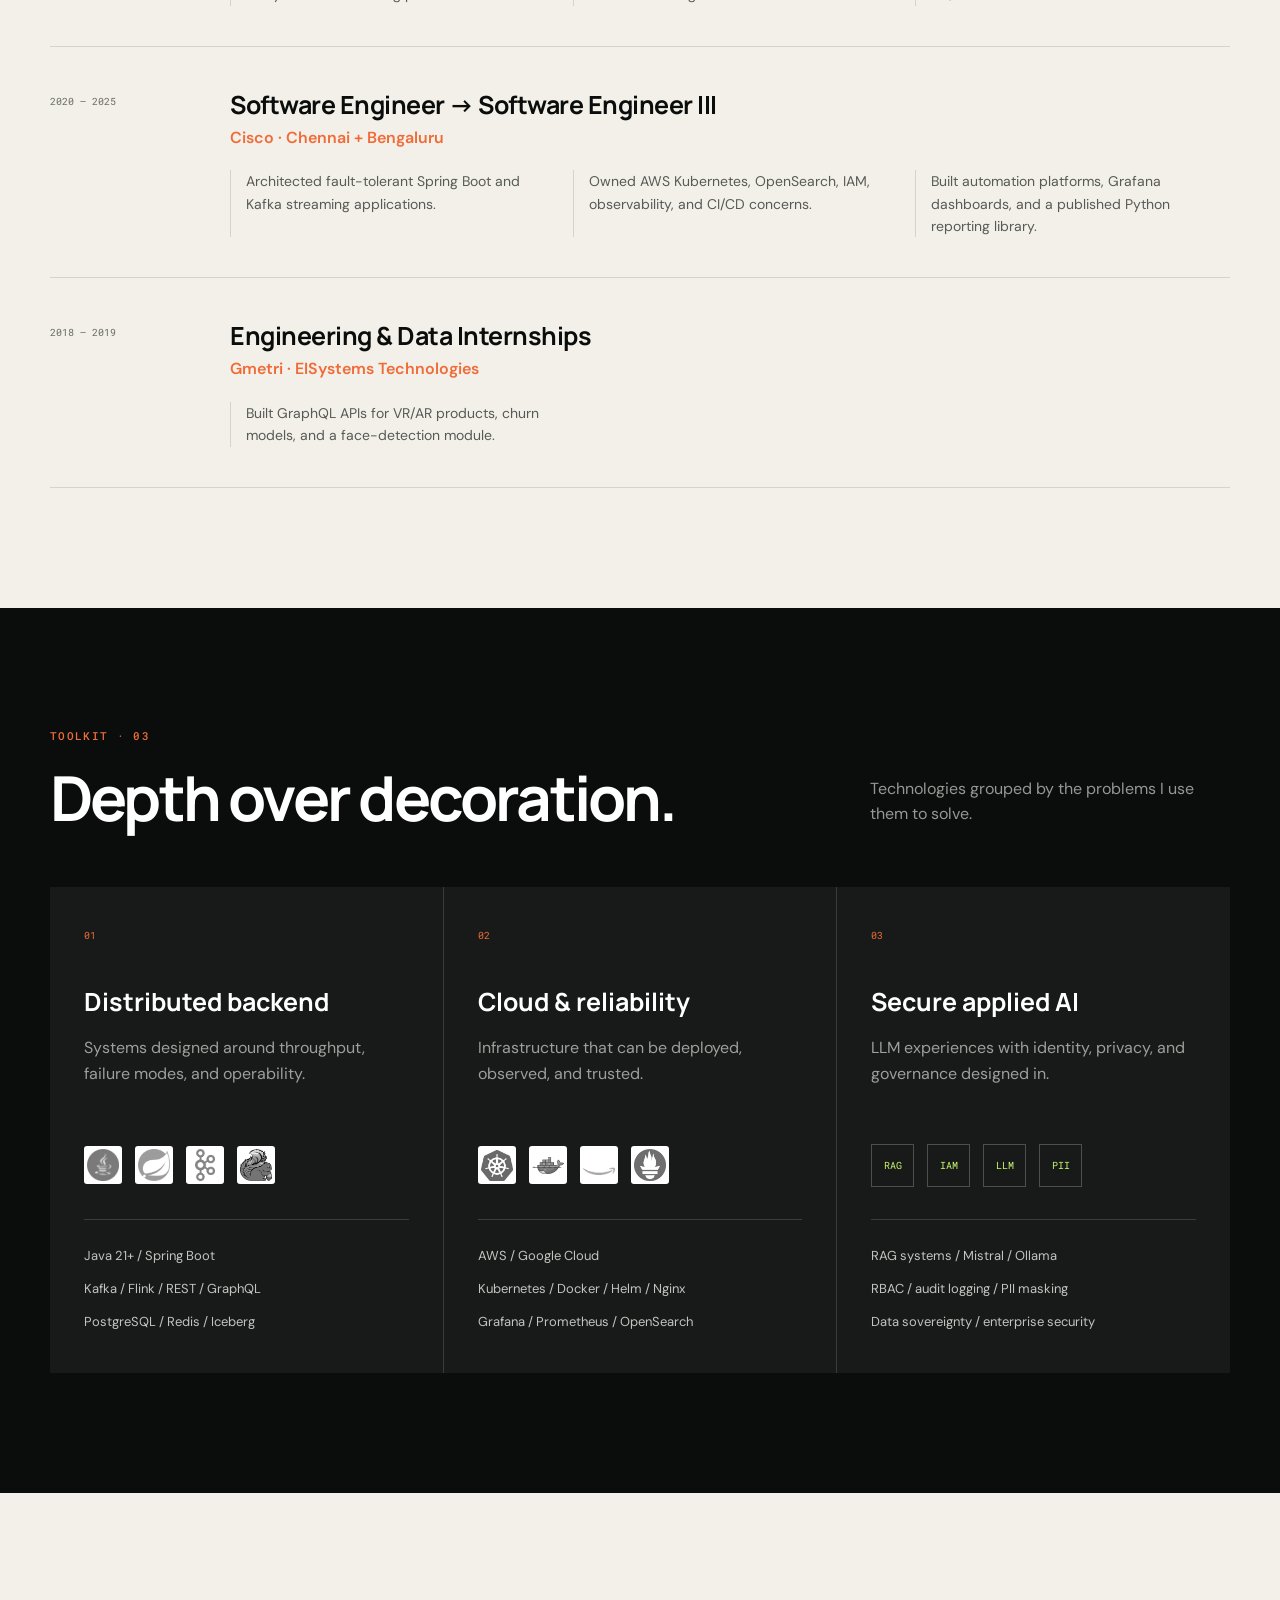
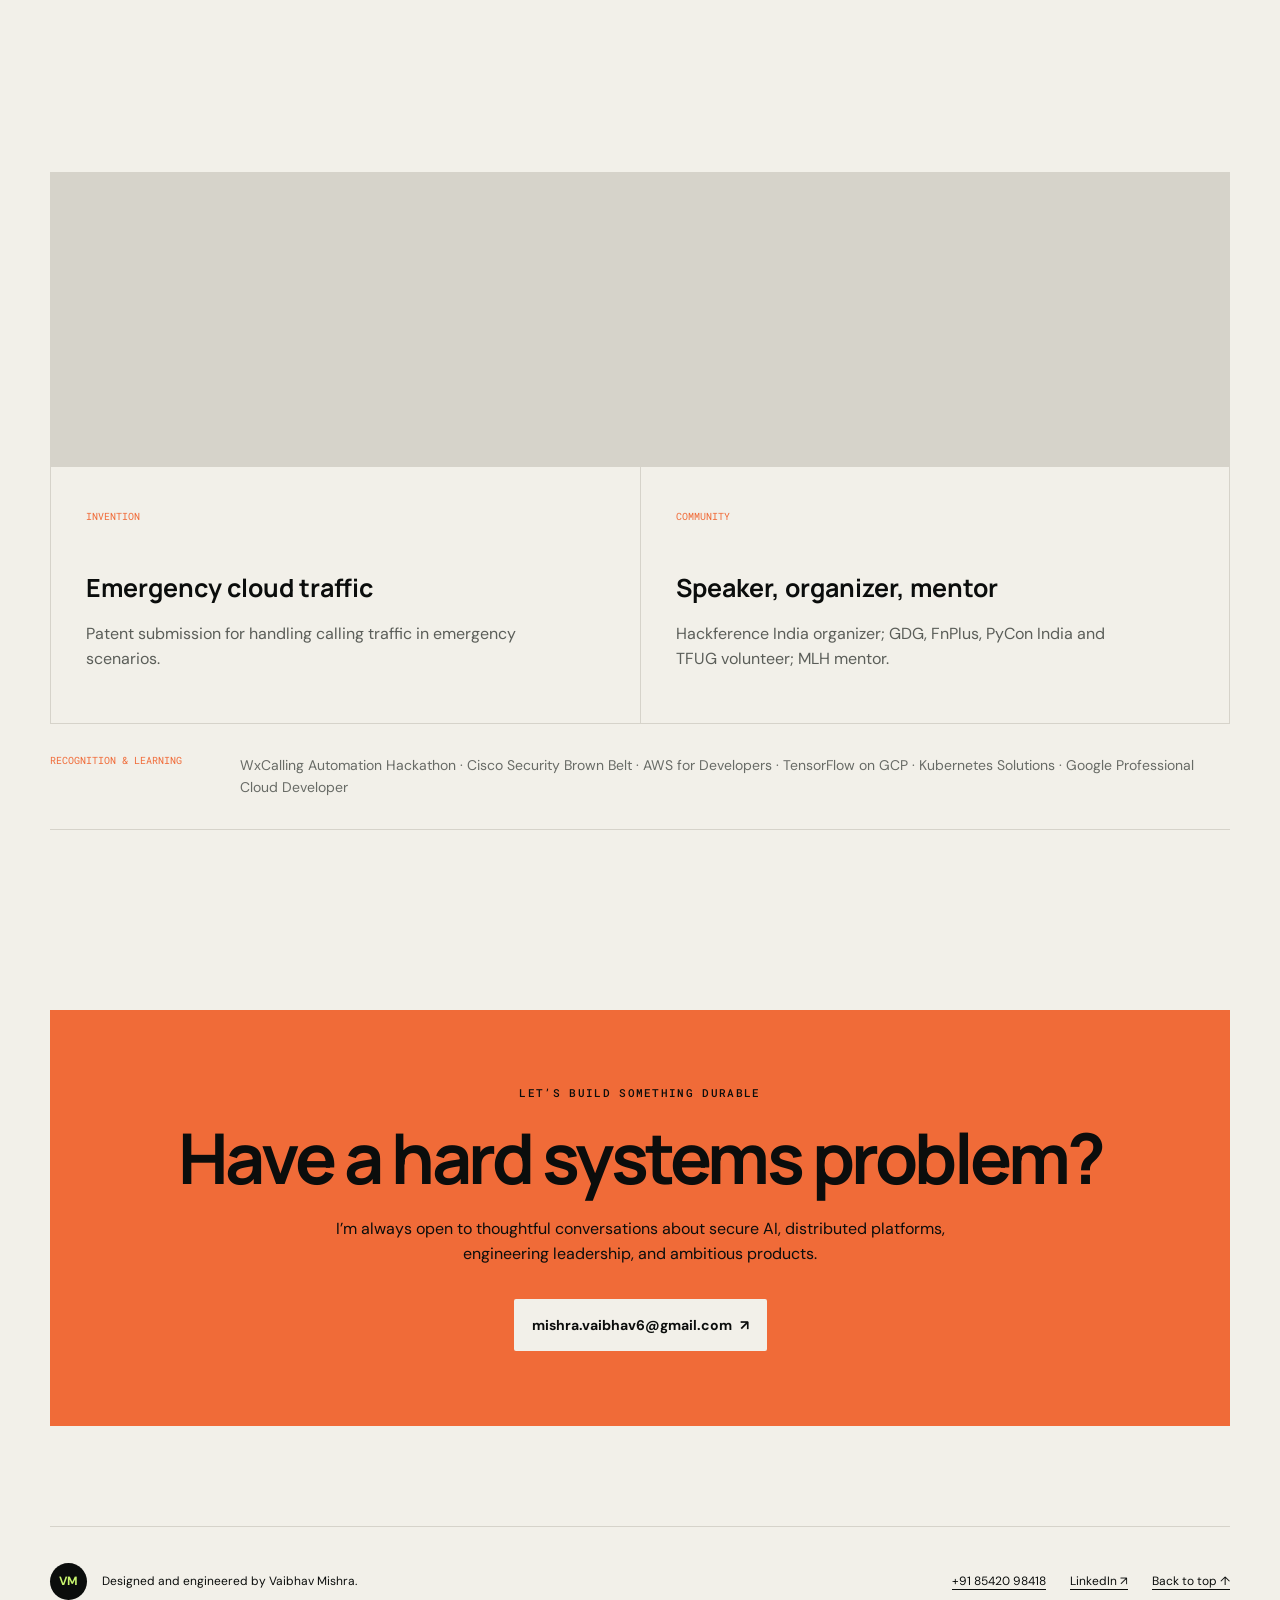
==== commit 7077806f: "Rebuild portfolio homepage" ====
--- a/index.html
+++ b/index.html
@@ -1,1422 +1,122 @@
-<!DOCTYPE html>
+<!doctype html>
 <html lang="en">
 <head>
-    <meta charset="UTF-8">
-    <meta name="viewport" content="width=device-width, initial-scale=1.0">
-    <meta name="description" content="Vaibhav Mishra - Sr. Software Engineer at Five9 | Enterprise Architect | AI/LLM Expert | 5+ Years in Microservices, Cloud, and DevOps">
-    <meta name="keywords" content="Vaibhav Mishra, Software Engineer, Cloud Architect, DevOps, Kubernetes, Microservices, Java, Spring Boot, AI, LLM, RAG, GCP, AWS, Enterprise Security">
-    <meta name="author" content="Vaibhav Mishra">
-    <meta name="robots" content="index, follow, max-snippet:-1, max-image-preview:large, max-video-preview:-1">
-    <meta name="googlebot" content="index, follow, max-snippet:-1, max-image-preview:large, max-video-preview:-1">
-    <meta name="bingbot" content="index, follow, max-snippet:-1, max-image-preview:large, max-video-preview:-1">
-    <meta property="og:title" content="Vaibhav Mishra - Sr. Software Engineer & Tech Speaker">
-    <meta property="og:description" content="Enterprise-level architect with expertise in microservices, cloud infrastructure, AI/LLM systems, and DevOps. Currently at Five9.">
-    <meta property="og:type" content="profile">
-    <meta property="og:url" content="https://vaibhav-portfolio.vercel.app/">
-    <meta property="og:image" content="https://vaibhav-portfolio.vercel.app/photo.jpg">
-    <meta property="og:site_name" content="Vaibhav Mishra Portfolio">
-    <meta name="twitter:card" content="summary_large_image">
-    <meta name="twitter:title" content="Vaibhav Mishra - Sr. Software Engineer & Tech Speaker">
-    <meta name="twitter:description" content="Enterprise-level architect with expertise in microservices, cloud infrastructure, AI/LLM systems, and DevOps.">
-    <meta name="twitter:image" content="https://vaibhav-portfolio.vercel.app/photo.jpg">
-    <meta name="theme-color" content="#00d4ff">
-    <link rel="canonical" href="https://vaibhav-portfolio.vercel.app/">
-    <link rel="icon" type="image/jpeg" href="photo.jpg">
-    <link rel="apple-touch-icon" href="photo.jpg">
-    <title>Vaibhav Mishra - Sr. Software Engineer, Cloud Architect & AI/LLM Expert</title>
-    <link href="https://fonts.googleapis.com/css2?family=Inter:wght@300;400;500;600;700;800&family=JetBrains+Mono:wght@400;600&display=swap" rel="stylesheet">
-    <style>
-        * {
-            margin: 0;
-            padding: 0;
-            box-sizing: border-box;
-        }
-
-        :root {
-            --primary: #00d4ff;
-            --primary-dark: #0099cc;
-            --secondary: #ff006e;
-            --accent: #8000ff;
-            --background: #0a0e27;
-            --surface: #1a1f3a;
-            --surface-light: #252d48;
-            --text: #e4e6eb;
-            --text-muted: #a0a5b8;
-            --border: #2d3748;
-            --success: #00d084;
-        }
-
-        body {
-            font-family: 'Inter', sans-serif;
-            background: linear-gradient(135deg, var(--background) 0%, #0f1630 50%, var(--background) 100%);
-            color: var(--text);
-            line-height: 1.6;
-            overflow-x: hidden;
-        }
-
-        /* Animated Background */
-        body::before {
-            content: '';
-            position: fixed;
-            width: 300px;
-            height: 300px;
-            background: radial-gradient(circle, rgba(0, 212, 255, 0.1) 0%, transparent 70%);
-            border-radius: 50%;
-            top: 10%;
-            left: 10%;
-            animation: float 20s ease-in-out infinite;
-            z-index: -2;
-        }
-
-        body::after {
-            content: '';
-            position: fixed;
-            width: 400px;
-            height: 400px;
-            background: radial-gradient(circle, rgba(128, 0, 255, 0.1) 0%, transparent 70%);
-            border-radius: 50%;
-            bottom: -5%;
-            right: 5%;
-            animation: float 25s ease-in-out infinite reverse;
-            z-index: -2;
-        }
-
-        @keyframes float {
-            0%, 100% { transform: translateY(0px) translateX(0px); }
-            50% { transform: translateY(-30px) translateX(30px); }
-        }
-
-        @keyframes slideInUp {
-            from {
-                opacity: 0;
-                transform: translateY(30px);
-            }
-            to {
-                opacity: 1;
-                transform: translateY(0);
-            }
-        }
-
-        @keyframes fadeIn {
-            from { opacity: 0; }
-            to { opacity: 1; }
-        }
-
-        @keyframes glow {
-            0%, 100% { text-shadow: 0 0 20px rgba(0, 212, 255, 0.5); }
-            50% { text-shadow: 0 0 30px rgba(0, 212, 255, 0.8); }
-        }
-
-        /* Navigation */
-        nav {
-            position: fixed;
-            top: 0;
-            width: 100%;
-            background: rgba(10, 14, 39, 0.95);
-            backdrop-filter: blur(10px);
-            border-bottom: 1px solid var(--border);
-            z-index: 1000;
-            animation: slideInDown 0.6s ease-out;
-        }
-
-        @keyframes slideInDown {
-            from {
-                opacity: 0;
-                transform: translateY(-100%);
-            }
-            to {
-                opacity: 1;
-                transform: translateY(0);
-            }
-        }
-
-        .nav-container {
-            max-width: 1400px;
-            margin: 0 auto;
-            padding: 1rem 2rem;
-            display: flex;
-            justify-content: space-between;
-            align-items: center;
-        }
-
-        .nav-logo {
-            font-size: 1.5rem;
-            font-weight: 800;
-            background: linear-gradient(135deg, var(--primary), var(--accent));
-            -webkit-background-clip: text;
-            -webkit-text-fill-color: transparent;
-            background-clip: text;
-            cursor: pointer;
-            transition: all 0.3s ease;
-        }
-
-        .nav-logo:hover {
-            filter: brightness(1.2);
-        }
-
-        .nav-links {
-            display: flex;
-            gap: 2rem;
-            list-style: none;
-        }
-
-        .nav-links a {
-            color: var(--text-muted);
-            text-decoration: none;
-            transition: all 0.3s ease;
-            position: relative;
-            font-weight: 500;
-        }
-
-        .nav-links a::after {
-            content: '';
-            position: absolute;
-            bottom: -5px;
-            left: 0;
-            width: 0;
-            height: 3px;
-            background: linear-gradient(90deg, var(--primary), var(--accent));
-            transition: width 0.3s ease;
-            border-radius: 2px;
-        }
-
-        .nav-links a:hover::after {
-            width: 100%;
-            box-shadow: 0 0 20px rgba(0, 212, 255, 0.5);
-        }
-
-        .nav-links a:hover {
-            color: var(--primary);
-        }
-
-        /* Hero Section */
-        .hero {
-            min-height: 100vh;
-            display: flex;
-            align-items: center;
-            justify-content: center;
-            padding-top: 80px;
-            text-align: center;
-            animation: fadeIn 0.8s ease-out;
-        }
-
-        .hero-content {
-            animation: slideInUp 0.8s ease-out 0.2s backwards;
-        }
-
-        .hero-image {
-            width: 200px;
-            height: 200px;
-            border-radius: 50%;
-            border: 3px solid var(--primary);
-            box-shadow: 0 0 40px rgba(0, 212, 255, 0.3), inset 0 0 40px rgba(0, 212, 255, 0.1);
-            margin: 0 auto 2rem;
-            animation: slideInUp 0.8s ease-out 0.3s backwards;
-            overflow: hidden;
-        }
-
-        .hero-image img {
-            width: 100%;
-            height: 100%;
-            object-fit: cover;
-        }
-
-        .hero h1 {
-            font-size: 4rem;
-            font-weight: 800;
-            margin-bottom: 0.5rem;
-            background: linear-gradient(135deg, var(--primary), var(--accent));
-            -webkit-background-clip: text;
-            -webkit-text-fill-color: transparent;
-            background-clip: text;
-            animation: glow 3s ease-in-out infinite;
-            letter-spacing: -1px;
-        }
-
-        .hero-title {
-            font-size: 1.8rem;
-            color: var(--primary);
-            font-weight: 600;
-            margin-bottom: 0.5rem;
-            animation: slideInUp 0.8s ease-out 0.4s backwards;
-        }
-
-        .hero-subtitle {
-            font-size: 1.1rem;
-            color: var(--text-muted);
-            margin-bottom: 2rem;
-            animation: slideInUp 0.8s ease-out 0.5s backwards;
-        }
-
-        .cta-buttons {
-            display: flex;
-            gap: 1.5rem;
-            justify-content: center;
-            flex-wrap: wrap;
-            animation: slideInUp 0.8s ease-out 0.6s backwards;
-        }
-
-        .btn {
-            padding: 0.75rem 2.5rem;
-            border: 2px solid;
-            border-radius: 50px;
-            font-weight: 600;
-            cursor: pointer;
-            transition: all 0.3s ease;
-            text-decoration: none;
-            display: inline-block;
-            font-size: 1rem;
-        }
-
-        .btn-primary {
-            background: linear-gradient(135deg, var(--primary), var(--accent));
-            border-color: var(--primary);
-            color: var(--background);
-            font-weight: 700;
-            letter-spacing: 0.5px;
-        }
-
-        .btn-primary:hover {
-            box-shadow: 0 0 40px rgba(0, 212, 255, 0.6), 0 0 20px rgba(128, 0, 255, 0.4);
-            transform: translateY(-3px);
-        }
-
-        .btn-secondary {
-            background: transparent;
-            border-color: var(--primary);
-            color: var(--primary);
-            font-weight: 700;
-            letter-spacing: 0.5px;
-        }
-
-        .btn-secondary:hover {
-            background: rgba(0, 212, 255, 0.15);
-            box-shadow: 0 0 30px rgba(0, 212, 255, 0.4);
-            transform: translateY(-3px);
-        }
-
-        /* Container */
-        .container {
-            max-width: 1400px;
-            margin: 0 auto;
-            padding: 0 2rem;
-        }
-
-        /* Sections */
-        section {
-            padding: 6rem 0;
-            animation: slideInUp 0.8s ease-out backwards;
-        }
-
-        section:nth-child(2) { animation-delay: 0.1s; }
-        section:nth-child(3) { animation-delay: 0.2s; }
-        section:nth-child(4) { animation-delay: 0.3s; }
-
-        .section-title {
-            font-size: 2.2rem;
-            font-weight: 800;
-            margin-bottom: 3rem;
-            position: relative;
-            text-align: center;
-            word-break: break-word;
-            white-space: normal;
-            width: 100%;
-            overflow-wrap: anywhere;
-        }
-
-        .section-title::after {
-            content: '';
-            position: absolute;
-            bottom: -1.5rem;
-            left: 50%;
-            transform: translateX(-50%);
-            width: 100px;
-            height: 4px;
-            background: linear-gradient(90deg, var(--primary), var(--accent));
-            border-radius: 2px;
-        }
-
-        /* About Section */
-        .about {
-            background: linear-gradient(135deg, var(--surface) 0%, var(--surface-light) 100%);
-            border-radius: 20px;
-            padding: 4rem;
-            border: 1px solid var(--border);
-            animation: slideInUp 0.8s ease-out;
-        }
-
-        .about p {
-            font-size: 1.1rem;
-            color: var(--text-muted);
-            line-height: 1.8;
-            margin-bottom: 1.5rem;
-        }
-
-        /* Experience Timeline */
-        .experience-timeline {
-            position: relative;
-            padding: 2rem 0;
-        }
-
-        .experience-timeline::before {
-            content: '';
-            position: absolute;
-            left: 20px;
-            width: 2px;
-            height: 100%;
-            background: linear-gradient(180deg, var(--primary), var(--accent), transparent);
-        }
-
-        .experience-item {
-            margin-bottom: 3rem;
-            padding: 2rem 2rem 2rem 4.5rem;
-            background: linear-gradient(135deg, var(--surface) 0%, rgba(0, 212, 255, 0.03) 100%);
-            border-radius: 15px;
-            border: 1px solid var(--border);
-            border-left: 4px solid var(--primary);
-            position: relative;
-            transition: all 0.3s ease;
-        }
-
-        .experience-item:hover {
-            border-left-color: var(--accent);
-            box-shadow: 0 10px 40px rgba(0, 212, 255, 0.15);
-            transform: translateY(-5px);
-        }
-
-        .experience-item::before {
-            content: '';
-            position: absolute;
-            left: 7px;
-            top: 2rem;
-            width: 30px;
-            height: 30px;
-            background: linear-gradient(135deg, var(--primary), var(--accent));
-            border-radius: 50%;
-            border: 3px solid var(--background);
-        }
-
-        .experience-header {
-            display: flex;
-            justify-content: space-between;
-            align-items: start;
-            margin-bottom: 1rem;
-        }
-
-        .experience-title {
-            font-size: 1.3rem;
-            font-weight: 700;
-            color: var(--primary);
-        }
-
-        .experience-date {
-            color: var(--text-muted);
-            font-size: 0.9rem;
-            font-family: 'JetBrains Mono', monospace;
-        }
-
-        .experience-company {
-            color: var(--accent);
-            font-weight: 600;
-            margin-bottom: 0.5rem;
-        }
-
-        .experience-item ul {
-            list-style: none;
-            margin-top: 1.5rem;
-        }
-
-        .experience-item li {
-            color: var(--text-muted);
-            padding: 0.5rem 0;
-            padding-left: 1.5rem;
-            position: relative;
-        }
-
-        .experience-item li::before {
-            content: '▸';
-            position: absolute;
-            left: 0;
-            color: var(--primary);
-            font-weight: bold;
-        }
-
-        /* Skills Grid */
-        .skills-grid {
-            display: grid;
-            grid-template-columns: repeat(auto-fit, minmax(120px, 1fr));
-            gap: 1.5rem;
-            animation: slideInUp 0.8s ease-out;
-        }
-
-        .skill-card {
-            background: linear-gradient(135deg, rgba(0, 212, 255, 0.05), rgba(128, 0, 255, 0.05));
-            border: 1px solid var(--border);
-            border-radius: 15px;
-            padding: 1.5rem;
-            text-align: center;
-            cursor: pointer;
-            transition: all 0.3s ease;
-            position: relative;
-            overflow: hidden;
-            backdrop-filter: blur(5px);
-        }
-
-        .skill-card::before {
-            content: '';
-            position: absolute;
-            top: 0;
-            left: -100%;
-            width: 100%;
-            height: 100%;
-            background: linear-gradient(90deg, transparent, rgba(0, 212, 255, 0.2), transparent);
-            transition: left 0.5s ease;
-        }
-
-        .skill-card:hover::before {
-            left: 100%;
-        }
-
-        .skill-card:hover {
-            border-color: var(--primary);
-            box-shadow: 0 0 30px rgba(0, 212, 255, 0.2);
-            transform: translateY(-10px);
-        }
-
-        .skill-icon {
-            width: 80px;
-            height: 80px;
-            margin: 0 auto 1rem;
-            background: linear-gradient(135deg, rgba(0, 212, 255, 0.1), rgba(128, 0, 255, 0.1));
-            border-radius: 15px;
-            display: flex;
-            align-items: center;
-            justify-content: center;
-            overflow: hidden;
-        }
-
-        .skill-icon img {
-            width: 90%;
-            height: 90%;
-            object-fit: contain;
-        }
-
-        .skill-icon.text-icon {
-            font-weight: 700;
-            font-size: 2rem;
-            color: var(--primary);
-            display: flex;
-            align-items: center;
-            justify-content: center;
-        }
-
-        .skill-name {
-            font-weight: 600;
-            color: var(--text);
-            font-size: 0.95rem;
-        }
-
-        /* Enhanced Skill Cards */
-        .skill-card:nth-child(1) { animation: slideInUp 0.6s ease-out 0.1s backwards; }
-        .skill-card:nth-child(2) { animation: slideInUp 0.6s ease-out 0.15s backwards; }
-        .skill-card:nth-child(3) { animation: slideInUp 0.6s ease-out 0.2s backwards; }
-        .skill-card:nth-child(4) { animation: slideInUp 0.6s ease-out 0.25s backwards; }
-        .skill-card:nth-child(5) { animation: slideInUp 0.6s ease-out 0.3s backwards; }
-        .skill-card:nth-child(6) { animation: slideInUp 0.6s ease-out 0.35s backwards; }
-        .skill-card:nth-child(7) { animation: slideInUp 0.6s ease-out 0.4s backwards; }
-        .skill-card:nth-child(8) { animation: slideInUp 0.6s ease-out 0.45s backwards; }
-        .skill-card:nth-child(9) { animation: slideInUp 0.6s ease-out 0.5s backwards; }
-        .skill-card:nth-child(10) { animation: slideInUp 0.6s ease-out 0.55s backwards; }
-
-        /* Certifications & Awards */
-        .cert-grid {
-            display: grid;
-            grid-template-columns: repeat(auto-fit, minmax(300px, 1fr));
-            gap: 2rem;
-        }
-
-        .cert-card {
-            background: linear-gradient(135deg, var(--surface) 0%, var(--surface-light) 100%);
-            border: 1px solid var(--border);
-            border-radius: 15px;
-            padding: 2rem;
-            transition: all 0.3s ease;
-            position: relative;
-            overflow: hidden;
-            backdrop-filter: blur(10px);
-        }
-
-        .cert-card::before {
-            content: '';
-            position: absolute;
-            top: 0;
-            right: 0;
-            width: 300px;
-            height: 300px;
-            background: radial-gradient(circle, rgba(0, 212, 255, 0.1), transparent);
-            border-radius: 50%;
-            transform: translate(50%, -50%);
-        }
-
-        .cert-card:hover {
-            box-shadow: 0 10px 40px rgba(0, 212, 255, 0.15);
-            transform: translateY(-5px);
-            border-color: var(--primary);
-        }
-
-        .cert-icon {
-            font-size: 2rem;
-            margin-bottom: 1rem;
-        }
-
-        .cert-title {
-            font-size: 1.2rem;
-            font-weight: 700;
-            color: var(--primary);
-            margin-bottom: 0.5rem;
-        }
-
-        .cert-description {
-            color: var(--text-muted);
-            font-size: 0.95rem;
-            line-height: 1.6;
-        }
-
-        /* Projects Section Styles */
-        .project-grid {
-            display: grid;
-            grid-template-columns: repeat(auto-fit, minmax(350px, 1fr));
-            gap: 2rem;
-            margin-bottom: 3rem;
-        }
-
-        .project-card {
-            background: linear-gradient(135deg, rgba(0, 212, 255, 0.08), rgba(128, 0, 255, 0.08));
-            border: 2px solid var(--border);
-            border-radius: 20px;
-            padding: 2.5rem;
-            transition: all 0.4s ease;
-            position: relative;
-            overflow: hidden;
-            display: flex;
-            flex-direction: column;
-        }
-
-        .project-card::before {
-            content: '';
-            position: absolute;
-            top: 0;
-            left: 0;
-            right: 0;
-            height: 4px;
-            background: linear-gradient(90deg, var(--primary), var(--accent), var(--secondary));
-            transform: scaleX(0);
-            transform-origin: left;
-            transition: transform 0.4s ease;
-        }
-
-        .project-card:hover::before {
-            transform: scaleX(1);
-        }
-
-        .project-card:hover {
-            border-color: var(--primary);
-            box-shadow: 0 20px 60px rgba(0, 212, 255, 0.2);
-            transform: translateY(-10px);
-            background: linear-gradient(135deg, rgba(0, 212, 255, 0.12), rgba(128, 0, 255, 0.12));
-        }
-
-        .project-icon {
-            font-size: 2.5rem;
-            margin-bottom: 1rem;
-        }
-
-        .project-title {
-            font-size: 1.4rem;
-            font-weight: 800;
-            color: var(--primary);
-            margin-bottom: 0.5rem;
-        }
-
-        .project-subtitle {
-            font-size: 0.9rem;
-            color: var(--accent);
-            font-weight: 600;
-            margin-bottom: 1rem;
-        }
-
-        .project-description {
-            color: var(--text-muted);
-            line-height: 1.7;
-            margin-bottom: 1.5rem;
-            flex-grow: 1;
-        }
-
-        .project-features {
-            list-style: none;
-            margin-bottom: 1.5rem;
-        }
-
-        .project-features li {
-            color: var(--text-muted);
-            font-size: 0.9rem;
-            padding: 0.4rem 0;
-            padding-left: 1.5rem;
-            position: relative;
-        }
-
-        .project-features li::before {
-            content: '◆';
-            position: absolute;
-            left: 0;
-            color: var(--primary);
-            font-size: 0.7rem;
-        }
-
-        .project-tech {
-            display: flex;
-            flex-wrap: wrap;
-            gap: 0.8rem;
-            margin-bottom: 1.5rem;
-        }
-
-        .tech-tag {
-            background: rgba(0, 212, 255, 0.15);
-            color: var(--primary);
-            padding: 0.4rem 0.8rem;
-            border-radius: 20px;
-            font-size: 0.8rem;
-            font-weight: 600;
-            border: 1px solid rgba(0, 212, 255, 0.3);
-            transition: all 0.3s ease;
-        }
-
-        .project-card:hover .tech-tag {
-            background: rgba(0, 212, 255, 0.25);
-            border-color: var(--primary);
-        }
-
-        .project-link {
-            display: inline-flex;
-            align-items: center;
-            gap: 0.5rem;
-            color: var(--primary);
-            text-decoration: none;
-            font-weight: 700;
-            transition: all 0.3s ease;
-            padding: 0.75rem 1.5rem;
-            border: 2px solid var(--primary);
-            border-radius: 50px;
-            text-align: center;
-        }
-
-        .project-link:hover {
-            background: rgba(0, 212, 255, 0.2);
-            transform: translateX(5px);
-            box-shadow: 0 0 20px rgba(0, 212, 255, 0.3);
-        }
-
-        /* AI Skills Highlight */
-        .ai-skills-highlight {
-            background: linear-gradient(135deg, rgba(128, 0, 255, 0.15), rgba(0, 212, 255, 0.1));
-            border: 2px solid var(--accent);
-            border-radius: 15px;
-            padding: 1.5rem;
-            margin: 2rem 0;
-            text-align: center;
-        }
-
-        .ai-skills-highlight h3 {
-            color: var(--accent);
-            margin-bottom: 1rem;
-            font-size: 1.1rem;
-        }
-
-        .ai-skills-highlight .skill-card {
-            display: inline-block;
-            margin: 0.5rem;
-        }
-
-        /* Contact Section */
-        .contact-section {
-            background: linear-gradient(135deg, rgba(0, 212, 255, 0.05), rgba(128, 0, 255, 0.05));
-            border-radius: 20px;
-            padding: 4rem 2rem;
-            border: 1px solid var(--border);
-            text-align: center;
-        }
-
-        .contact-links {
-            display: flex;
-            gap: 2rem;
-            justify-content: center;
-            flex-wrap: wrap;
-            margin-top: 2rem;
-        }
-
-        .contact-link {
-            display: flex;
-            align-items: center;
-            gap: 0.5rem;
-            color: var(--primary);
-            text-decoration: none;
-            font-weight: 600;
-            transition: all 0.3s ease;
-        }
-
-        .contact-link:hover {
-            color: var(--accent);
-            transform: translateX(5px);
-        }
-
-        /* Footer */
-        footer {
-            background: var(--surface);
-            border-top: 1px solid var(--border);
-            padding: 2rem;
-            text-align: center;
-            color: var(--text-muted);
-        }
-
-        .footer-content {
-            max-width: 1400px;
-            margin: 0 auto;
-        }
-
-        /* Responsive */
-        @media (max-width: 768px) {
-                .section-title {
-                    font-size: 1.4rem !important;
-                    padding: 0 0.5rem;
-                    letter-spacing: 0;
-                    white-space: normal !important;
-                    word-break: break-word !important;
-                    overflow-wrap: anywhere !important;
-                    width: 100% !important;
-                    max-width: 100vw;
-                    text-align: center;
-                    margin-left: 0;
-                    margin-right: 0;
-                }
-            .nav-container {
-                flex-direction: column;
-                align-items: flex-start;
-                gap: 0.5rem;
-                padding: 1rem 1rem 0.5rem 1rem;
-            }
-            .nav-logo {
-                margin-bottom: 0.5rem;
-                margin-right: 0;
-            }
-            .nav-links {
-                gap: 1rem;
-                font-size: 0.9rem;
-                width: 100%;
-                justify-content: flex-start;
-            }
-
-            .hero h1 {
-                font-size: 2.5rem;
-            }
-
-            .hero-title {
-                font-size: 1.3rem;
-            }
-
-            /* Experience Timeline: move dot/line to left, not center */
-            .experience-timeline::before {
-                left: 20px;
-                transform: none;
-            }
-            .experience-item::before {
-                left: -15px;
-                top: 2rem;
-            }
-            .experience-item {
-                margin-left: 40px;
-                border-left: 4px solid var(--primary);
-                border-top: none;
-                border-radius: 15px;
-                padding-left: 2rem;
-            }
-            .experience-item:hover {
-                border-left-color: var(--accent);
-                border-top: none;
-            }
-
-            /* Skills grid: center align */
-            .skills-grid {
-                grid-template-columns: repeat(2, 1fr);
-                gap: 1rem;
-                justify-items: center;
-            }
-            .skill-card {
-                margin: 0 auto;
-            }
-
-            section {
-                padding: 3rem 0;
-            }
-
-            .about {
-                padding: 2rem;
-            }
-
-            /* Contact section header spacing */
-            #contact {
-                scroll-margin-top: 90px;
-            }
-        }
-    </style>
+  <meta charset="utf-8">
+  <meta name="viewport" content="width=device-width,initial-scale=1">
+  <meta name="description" content="Vaibhav Mishra is a senior software engineer and founder building secure AI products, real-time data platforms, and cloud-native systems.">
+  <meta name="author" content="Vaibhav Mishra">
+  <meta name="theme-color" content="#0b0d0c">
+  <meta property="og:title" content="Vaibhav Mishra — Founder & Senior Software Engineer">
+  <meta property="og:description" content="Secure AI, streaming systems, and cloud infrastructure—designed from first principles and shipped to production.">
+  <meta property="og:type" content="profile">
+  <meta property="og:url" content="https://vaibhav-portfolio.vercel.app/">
+  <meta property="og:image" content="https://vaibhav-portfolio.vercel.app/photo.jpg">
+  <meta name="twitter:card" content="summary_large_image">
+  <link rel="canonical" href="https://vaibhav-portfolio.vercel.app/">
+  <link rel="icon" href="photo.jpg">
+  <link rel="preconnect" href="https://fonts.googleapis.com">
+  <link rel="preconnect" href="https://fonts.gstatic.com" crossorigin>
+  <link href="https://fonts.googleapis.com/css2?family=DM+Sans:wght@400;500;600;700&family=Manrope:wght@500;600;700;800&family=Roboto+Mono:wght@400;500&display=swap" rel="stylesheet">
+  <link rel="stylesheet" href="style.css">
+  <title>Vaibhav Mishra — Founder & Senior Software Engineer</title>
+  <script type="application/ld+json">{"@context":"https://schema.org","@type":"Person","name":"Vaibhav Mishra","url":"https://vaibhav-portfolio.vercel.app/","image":"https://vaibhav-portfolio.vercel.app/photo.jpg","jobTitle":"Senior Software Engineer","worksFor":{"@type":"Organization","name":"Five9"},"alumniOf":{"@type":"CollegeOrUniversity","name":"SRM University"},"sameAs":["https://www.linkedin.com/in/vaibhav-m-0baaa2b9","https://github.com/vaibhav-mishra"],"knowsAbout":["Distributed systems","Java","Spring Boot","Apache Kafka","Kubernetes","Cloud architecture","Large language models","Enterprise security"]}</script>
 </head>
 <body>
-    <!-- JSON-LD Structured Data for SEO -->
-    <script type="application/ld+json">
-    {
-        "@context": "https://schema.org",
-        "@type": "Person",
-        "name": "Vaibhav Mishra",
-        "url": "https://vaibhav-portfolio.vercel.app/",
-        "image": "https://vaibhav-portfolio.vercel.app/photo.jpg",
-        "jobTitle": "Senior Software Engineer",
-        "worksFor": {
-            "@type": "Organization",
-            "name": "Five9"
-        },
-        "alumniOf": {
-            "@type": "EducationalOrganization",
-            "name": "SRM University"
-        },
-        "sameAs": [
-            "https://www.linkedin.com/in/vaibhav-m-0baaa2b9",
-            "https://github.com/vaibhav-mishra"
-        ],
-        "knowsAbout": [
-            "Java",
-            "Spring Boot",
-            "Kubernetes",
-            "Microservices",
-            "Cloud Architecture",
-            "DevOps",
-            "AWS",
-            "Google Cloud Platform",
-            "Kafka",
-            "Docker",
-            "LLM",
-            "RAG",
-            "Artificial Intelligence",
-            "Enterprise Security",
-            "Audit Logging",
-            "Data Sovereignty"
-        ],
-        "contactPoint": {
-            "@type": "ContactPoint",
-            "contactType": "Professional Inquiry",
-            "email": "mishra.vaibhav6@gmail.com",
-            "telephone": "+91-8542098418"
-        }
-    }
-    </script>
+  <a class="skip" href="#main">Skip to content</a>
+  <header class="site-header">
+    <a class="brand" href="#top" aria-label="Vaibhav Mishra, home"><span>VM</span><span class="brand-copy">Vaibhav Mishra<small>Founder · Engineer</small></span></a>
+    <button class="menu-button" aria-expanded="false" aria-controls="site-nav">Menu</button>
+    <nav id="site-nav" aria-label="Primary navigation">
+      <a href="#work">Work</a><a href="#experience">Experience</a><a href="#about">About</a>
+      <a class="nav-cta" href="mailto:mishra.vaibhav6@gmail.com">Start a conversation <span>↗</span></a>
+    </nav>
+  </header>
 
-    <!-- Organization Schema -->
-    <script type="application/ld+json">
-    {
-        "@context": "https://schema.org",
-        "@type": "WebSite",
-        "name": "Vaibhav Mishra - Portfolio",
-        "url": "https://vaibhav-portfolio.vercel.app/",
-        "description": "Portfolio of Vaibhav Mishra, Senior Software Engineer specializing in microservices, cloud architecture, and AI/LLM systems"
-    }
-    </script>
-    <!-- Navigation -->
-    <nav>
-        <div class="nav-container">
-            <div class="nav-logo">VM</div>
-            <ul class="nav-links">
-                <li><a href="#home">Home</a></li>
-                <li><a href="#about">About</a></li>
-                <li><a href="#experience">Experience</a></li>
-                <li><a href="#skills">Skills</a></li>
-                <li><a href="#projects">Projects</a></li>
-                <li><a href="#contact">Contact</a></li>
-                <li><a href="https://identity-aware-ai.emergent.host" target="_blank" rel="noopener">Founder — FridaySec.ai</a></li>
-            </ul>
+  <main id="main">
+    <section class="hero shell" id="top">
+      <div class="hero-copy reveal">
+        <div class="eyebrow"><span class="status-dot"></span> Building from Bengaluru, India</div>
+        <h1>I engineer systems that turn <em>complexity</em> into leverage.</h1>
+        <p class="hero-lede">Senior software engineer at Five9 and founder of FridaySec.ai. I build secure AI products, high-throughput data platforms, and cloud infrastructure that hold up in production.</p>
+        <div class="hero-actions"><a class="button primary" href="#work">Explore selected work <span>↓</span></a><a class="text-link" href="https://www.linkedin.com/in/vaibhav-m-0baaa2b9" target="_blank" rel="noopener">LinkedIn <span>↗</span></a><a class="text-link" href="https://github.com/vaibhav-mishra" target="_blank" rel="noopener">GitHub <span>↗</span></a></div>
+        <div class="quick-proof" aria-label="Career highlights"><div><strong>6+ yrs</strong><span>shipping software</span></div><div><strong>1M/hr</strong><span>events engineered for</span></div><div><strong>&lt;10 sec</strong><span>streaming SLO target</span></div></div>
+      </div>
+      <div class="system-card reveal" aria-label="Illustration of Vaibhav's engineering practice">
+        <div class="terminal-bar"><span></span><span></span><span></span><code>production / systems-map</code></div>
+        <div class="system-head"><div class="portrait"><img src="photo.jpg" alt="Vaibhav Mishra" width="374" height="374"></div><div><p>Current focus</p><h2>Trust at scale.</h2><span class="live"><i></i> Systems operational</span></div></div>
+        <div class="flow">
+          <div class="flow-node"><small>01 · INPUT</small><b>Millions of events</b><span>Kafka · SIP · APIs</span></div>
+          <div class="flow-line"><i></i></div>
+          <div class="flow-node accent"><small>02 · ENGINE</small><b>Secure intelligence</b><span>Spring · RAG · IAM</span></div>
+          <div class="flow-line"><i></i></div>
+          <div class="flow-node"><small>03 · OUTCOME</small><b>Reliable decisions</b><span>Observable · Auditable</span></div>
         </div>
-    </nav>
-
-    <!-- Hero Section -->
-    <section class="hero" id="home">
-        <div class="hero-content">
-            <div class="hero-image">
-                <img src="photo.jpg" alt="Vaibhav Mishra - Senior Software Engineer">
-            </div>
-            <h1>Vaibhav Mishra</h1>
-            <div class="hero-title">Senior Software Engineer @ Five9 || <a href="https://identity-aware-ai.emergent.host" target="_blank" rel="noopener" style="color:var(--primary);font-weight:700;text-decoration:none;">Founder — FridaySec.ai</a></div>
-            <div class="hero-subtitle">Cloud Architect | AI/LLM Expert | Microservices Specialist | Technical Speaker</div>
-            <div class="cta-buttons">
-                <a href="#contact" class="btn btn-primary">Get In Touch</a>
-                <a href="#projects" class="btn btn-secondary">View My Work</a>
-            </div>
-        </div>
+        <div class="system-footer"><span><i class="pulse"></i> Architecture</span><span>Code</span><span>Product</span></div>
+      </div>
     </section>
 
-    <!-- About Section -->
-    <section id="about" class="container">
-        <h2 class="section-title">About Me</h2>
-        <div class="about">
-            <p>
-                I'm a passionate Sr. Software Engineer with 5+ years of experience architecting and building scalable, fault-tolerant systems. Currently leading analytics data streaming pipelines at Five9, where I focus on delivering high-impact solutions for the telco industry.
-            </p>
-            <p>
-                My expertise spans microservices architecture, cloud infrastructure, data streaming platforms, and DevOps practices. I'm equally comfortable designing cloud solutions on GCP/AWS or diving deep into Kubernetes orchestration. When I'm not coding, you'll find me speaking at tech conferences, mentoring upcoming engineers, or building open-source tools.
-            </p>
-            <p>
-                I thrive in fast-paced environments where I can bridge the gap between product vision and technical excellence. My approach combines strong architectural foundations with pragmatic problem-solving and a deep commitment to code quality and team collaboration.
-            </p>
-        </div>
+    <section class="statement shell reveal" id="about">
+      <p class="section-kicker">What I do</p>
+      <h2>I work where ambitious product ideas meet unforgiving technical reality.</h2>
+      <div class="statement-grid"><p>My craft spans architecture, backend engineering, cloud operations, and applied AI. The common thread is simple: understand the real constraint, design the smallest resilient system, then make it observable enough to improve.</p><p>I’ve grown from building automation tools and APIs to leading distributed data initiatives at Cisco and Five9—and now applying those lessons as a founder.</p></div>
     </section>
 
-    <!-- Experience Section -->
-    <section id="experience" class="container">
-        <h2 class="section-title">Experience</h2>
-        <div class="experience-timeline">
-            <div class="experience-item">
-                <div class="experience-header">
-                    <div>
-                        <div class="experience-title">Senior Software Engineer</div>
-                        <div class="experience-company">Five9</div>
-                    </div>
-                    <div class="experience-date">Sep 2025 - Present</div>
-                </div>
-                <div class="experience-location">Bengaluru, India</div>
-                <ul>
-                    <li>Architecting, designing and developing end-to-end microservices for analytics and telco data streaming platforms</li>
-                    <li>Handling and optimizing events with SLO targets &lt;10s for 1M events/hour</li>
-                    <li>Orchestrating cloud infrastructure (GCP) for scalable microservices deployment</li>
-                    <li>Setting up custom lab environments (Asterisk) for call flow management (SIP and RTP)</li>
-                    <li>Leading product initiatives for telco analytics data streaming pipeline</li>
-                </ul>
-            </div>
-
-            <div class="experience-item">
-                <div class="experience-header">
-                    <div>
-                        <div class="experience-title">Software Engineer III</div>
-                        <div class="experience-company">Cisco</div>
-                    </div>
-                    <div class="experience-date">Oct 2023 - Sep 2025</div>
-                </div>
-                <div class="experience-location">Bengaluru, India</div>
-                <ul>
-                    <li>Collaborated with Product owners, DevOps, and security teams to align technical goals</li>
-                    <li>Architected scalable, fault-tolerant data streaming applications with Spring Boot and Kafka</li>
-                    <li>Managed authentication and orchestration for AWS Kubernetes, OpenSearch, and IAM</li>
-                    <li>Developed dashboards, alerts, and monitoring tools for data performance</li>
-                    <li>Leveraged DevOps practices to maintain high application availability and rapid deployment cycles</li>
-                </ul>
-            </div>
-
-            <div class="experience-item">
-                <div class="experience-header">
-                    <div>
-                        <div class="experience-title">Software Engineer II</div>
-                        <div class="experience-company">Cisco</div>
-                    </div>
-                    <div class="experience-date">Nov 2020 - Oct 2023</div>
-                </div>
-                <div class="experience-location">Chennai, India</div>
-                <ul>
-                    <li>Design and development of Data Streaming Application based on SpringBoot + Kafka</li>
-                    <li>Handling auth and orchestration of AWS Kubernetes + OpenSearch and IAM</li>
-                    <li>Monitoring and handling data in Elastic Stack/OpenSearch</li>
-                    <li>CI/CD DevOps handling for metrics application</li>
-                </ul>
-            </div>
-
-            <div class="experience-item">
-                <div class="experience-header">
-                    <div>
-                        <div class="experience-title">Software Engineer</div>
-                        <div class="experience-company">Cisco</div>
-                    </div>
-                    <div class="experience-date">Aug 2020 - Nov 2020</div>
-                </div>
-                <div class="experience-location">Chennai, India</div>
-                <ul>
-                    <li>Complete design and development of Automation portal using Cypress, Docker and Jenkins</li>
-                    <li>Publishing and presentation of visually appealing dashboards in Grafana</li>
-                    <li>Worked on Angular for development of a WAP (Angular 11)</li>
-                    <li>Implemented Webex SDK for calling, messaging and screen-sharing</li>
-                </ul>
-            </div>
-
-            <div class="experience-item">
-                <div class="experience-header">
-                    <div>
-                        <div class="experience-title">Software Engineering Intern</div>
-                        <div class="experience-company">Cisco</div>
-                    </div>
-                    <div class="experience-date">Jan 2020 - Jun 2020</div>
-                </div>
-                <div class="experience-location">Chennai, India</div>
-                <ul>
-                    <li>Developed and published a Python library (GraphReport) for Jenkins logs and metrics</li>
-                    <li>Worked on MongoDB backend for team applications</li>
-                    <li>Trained on SIP, VoIP, and networking architecture</li>
-                </ul>
-            </div>
-
-            <div class="experience-item">
-                <div class="experience-header">
-                    <div>
-                        <div class="experience-title">Project Intern</div>
-                        <div class="experience-company">Gmetri</div>
-                    </div>
-                    <div class="experience-date">Dec 2018 - Jan 2019</div>
-                </div>
-                <div class="experience-location">Bengaluru, India</div>
-                <ul>
-                    <li>Worked on Hapi.js, GraphQL, and Swagger UI for creating backend and APIs</li>
-                    <li>Developed solutions for VR/AR-based products</li>
-                </ul>
-            </div>
-
-            <div class="experience-item">
-                <div class="experience-header">
-                    <div>
-                        <div class="experience-title">Data Analyst Intern</div>
-                        <div class="experience-company">EISystems Technologies</div>
-                    </div>
-                    <div class="experience-date">Jun 2018 - Jul 2018</div>
-                </div>
-                <div class="experience-location">IIT-BHU, India</div>
-                <ul>
-                    <li>Worked on ML libraries for churn modeling of banking datasets</li>
-                    <li>Designed face detection module for the organization</li>
-                </ul>
-            </div>
+    <section class="work shell" id="work">
+      <div class="section-heading reveal"><div><p class="section-kicker">Selected work · 01</p><h2>Products, not prototypes.</h2></div><p>One deeply documented build tells you more than a dozen thumbnails.</p></div>
+      <article class="project reveal">
+        <div class="project-copy">
+          <span class="project-index">01 / FLAGSHIP BUILD</span>
+          <h3>AI IAM Gateway</h3>
+          <p class="project-subtitle">An identity-aware security plane for enterprise AI.</p>
+          <p>Built to answer the hard questions around production LLM adoption: who can access what, where sensitive data travels, and how every decision can be audited.</p>
+          <div class="outcomes"><div><span>Security</span><b>RBAC + policy enforcement</b></div><div><span>Privacy</span><b>PII masking + sovereignty</b></div><div><span>Control</span><b>End-to-end audit trails</b></div></div>
+          <div class="project-links"><a class="button primary" href="https://ai-iam-gateway.vercel.app/" target="_blank" rel="noopener">View live product <span>↗</span></a><a class="text-link" href="https://github.com/vaibhav-mishra/ai-iam-gateway" target="_blank" rel="noopener">Source code <span>↗</span></a></div>
         </div>
+        <div class="architecture" aria-label="AI IAM Gateway request flow">
+          <div class="arch-label">REQUEST LIFECYCLE <span>LIVE</span></div>
+          <div class="arch-row"><div class="arch-box"><small>IDENTITY</small><b>User + role</b><span>OIDC / JWT</span></div><i>→</i><div class="arch-box orange"><small>POLICY</small><b>Allow / deny</b><span>RBAC engine</span></div></div>
+          <div class="arch-down">↓</div>
+          <div class="arch-row"><div class="arch-box"><small>PRIVACY</small><b>Mask context</b><span>PII controls</span></div><i>→</i><div class="arch-box"><small>INTELLIGENCE</small><b>Ground answer</b><span>RAG + Mistral</span></div></div>
+          <div class="audit-strip"><span>AUDIT</span><code>identity → policy → context → response</code><i>✓</i></div>
+          <div class="stack"><span>Java 21</span><span>Spring Boot</span><span>Next.js</span><span>PostgreSQL</span><span>Redis</span></div>
+        </div>
+      </article>
     </section>
 
-    <!-- Skills Section -->
-    <section id="skills" class="container">
-        <h2 class="section-title">Technical Expertise</h2>
-        <div class="skills-grid">
-            <div class="skill-card">
-                <div class="skill-icon"><img src="java.png" alt="Java"></div>
-                <div class="skill-name">Java 21+</div>
-            </div>
-            <div class="skill-card">
-                <div class="skill-icon"><img src="spring.png" alt="Spring Boot"></div>
-                <div class="skill-name">Spring Boot</div>
-            </div>
-            <div class="skill-card">
-                <div class="skill-icon text-icon">⚡</div>
-                <div class="skill-name">Next.js 16+</div>
-            </div>
-            <div class="skill-card">
-                <div class="skill-icon text-icon">⚛️</div>
-                <div class="skill-name">React 19</div>
-            </div>
-            <div class="skill-card">
-                <div class="skill-icon text-icon">🎨</div>
-                <div class="skill-name">Tailwind CSS</div>
-            </div>
-            <div class="skill-card">
-                <div class="skill-icon"><img src="kafka.png" alt="Kafka"></div>
-                <div class="skill-name">Kafka</div>
-            </div>
-            <div class="skill-card">
-                <div class="skill-icon"><img src="kubernetes.png" alt="Kubernetes"></div>
-                <div class="skill-name">Kubernetes</div>
-            </div>
-            <div class="skill-card">
-                <div class="skill-icon"><img src="docker.png" alt="Docker"></div>
-                <div class="skill-name">Docker</div>
-            </div>
-            <div class="skill-card">
-                <div class="skill-icon"><img src="elasticsearch.png" alt="Elasticsearch"></div>
-                <div class="skill-name">Elasticsearch</div>
-            </div>
-            <div class="skill-card">
-                <div class="skill-icon"><img src="opensearch.png" alt="OpenSearch"></div>
-                <div class="skill-name">OpenSearch</div>
-            </div>
-            <div class="skill-card">
-                <div class="skill-icon"><img src="grafana.png" alt="Grafana"></div>
-                <div class="skill-name">Grafana</div>
-            </div>
-            <div class="skill-card">
-                <div class="skill-icon"><img src="prometheus.png" alt="Prometheus"></div>
-                <div class="skill-name">Prometheus</div>
-            </div>
-            <div class="skill-card">
-                <div class="skill-icon"><img src="jenkins.png" alt="Jenkins"></div>
-                <div class="skill-name">Jenkins</div>
-            </div>
-            <div class="skill-card">
-                <div class="skill-icon"><img src="github.png" alt="GitHub"></div>
-                <div class="skill-name">GitHub</div>
-            </div>
-            <div class="skill-card">
-                <div class="skill-icon"><img src="flink.png" alt="Apache Flink"></div>
-                <div class="skill-name">Apache Flink</div>
-            </div>
-            <div class="skill-card">
-                <div class="skill-icon"><img src="python.png" alt="Python"></div>
-                <div class="skill-name">Python</div>
-            </div>
-            <div class="skill-card">
-                <div class="skill-icon"><img src="graphqk.png" alt="GraphQL"></div>
-                <div class="skill-name">GraphQL</div>
-            </div>
-            <div class="skill-card">
-                <div class="skill-icon"><img src="postman.png" alt="Postman"></div>
-                <div class="skill-name">Postman</div>
-            </div>
-            <div class="skill-card">
-                <div class="skill-icon"><img src="intellij.png" alt="IntelliJ"></div>
-                <div class="skill-name">IntelliJ IDEA</div>
-            </div>
-            <div class="skill-card">
-                <div class="skill-icon"><img src="vscode.png" alt="VS Code"></div>
-                <div class="skill-name">VS Code</div>
-            </div>
-            <div class="skill-card">
-                <div class="skill-icon"><img src="jira.png" alt="Jira"></div>
-                <div class="skill-name">Jira</div>
-            </div>
-            <div class="skill-card">
-                <div class="skill-icon"><img src="confluence.png" alt="Confluence"></div>
-                <div class="skill-name">Confluence</div>
-            </div>
-            <div class="skill-card">
-                <div class="skill-icon"><img src="nginx.png" alt="Nginx"></div>
-                <div class="skill-name">Nginx</div>
-            </div>
-            <div class="skill-card">
-                <div class="skill-icon"><img src="helmchart.png" alt="Helm"></div>
-                <div class="skill-name">Helm</div>
-            </div>
-            <div class="skill-card">
-                <div class="skill-icon"><img src="wireshark.png" alt="Wireshark"></div>
-                <div class="skill-name">Wireshark</div>
-            </div>
-            <div class="skill-card">
-                <div class="skill-icon"><img src="iceberg.png" alt="Apache Iceberg"></div>
-                <div class="skill-name">Apache Iceberg</div>
-            </div>
-            <div class="skill-card">
-                <div class="skill-icon"><img src="aws.png" alt="AWS"></div>
-                <div class="skill-name">AWS</div>
-            </div>
-            <div class="skill-card">
-                <div class="skill-icon text-icon">☁️</div>
-                <div class="skill-name">Google Cloud (GCP)</div>
-            </div>
-            <div class="skill-card">
-                <div class="skill-icon text-icon">📞</div>
-                <div class="skill-name">Asterisk PBX</div>
-            </div>
-            <div class="skill-card">
-                <div class="skill-icon text-icon">💾</div>
-                <div class="skill-name">Redis</div>
-            </div>
-            <div class="skill-card">
-                <div class="skill-icon text-icon">🤖</div>
-                <div class="skill-name">LLM Integration</div>
-            </div>
-            <div class="skill-card">
-                <div class="skill-icon text-icon">🧠</div>
-                <div class="skill-name">RAG Systems</div>
-            </div>
-            <div class="skill-card">
-                <div class="skill-icon text-icon">🤗</div>
-                <div class="skill-name">Hugging Face</div>
-            </div>
-            <div class="skill-card">
-                <div class="skill-icon text-icon">🔧</div>
-                <div class="skill-name">Ollama LLM</div>
-            </div>
-            <div class="skill-card">
-                <div class="skill-icon text-icon">🛡️</div>
-                <div class="skill-name">Enterprise Security</div>
-            </div>
-            <div class="skill-card">
-                <div class="skill-icon text-icon">📋</div>
-                <div class="skill-name">Audit Logging</div>
-            </div>
-            <div class="skill-card">
-                <div class="skill-icon text-icon">🔐</div>
-                <div class="skill-name">PII Masking</div>
-            </div>
-            <div class="skill-card">
-                <div class="skill-icon text-icon">🌍</div>
-                <div class="skill-name">Data Sovereignty</div>
-            </div>
-            <div class="skill-card">
-                <div class="skill-icon text-icon">🔄</div>
-                <div class="skill-name">REST APIs</div>
-            </div>
-            <div class="skill-card">
-                <div class="skill-icon text-icon">🗄️</div>
-                <div class="skill-name">PostgreSQL</div>
-            </div>
-            <div class="skill-card">
-                <div class="skill-icon text-icon">🚀</div>
-                <div class="skill-name">Vercel Deploy</div>
-            </div>
-        </div>
+    <section class="experience shell" id="experience">
+      <div class="section-heading reveal"><div><p class="section-kicker">Experience · 02</p><h2>A career built layer by layer.</h2></div><p>From automation and APIs to distributed systems, technical leadership, and company-building.</p></div>
+      <div class="career">
+        <article class="career-item current reveal"><div class="career-date">2025 — NOW</div><div class="career-main"><div><h3>Senior Software Engineer</h3><p>Five9 · Bengaluru</p></div><span class="role-tag">CURRENT</span><ul><li>Leading end-to-end microservices for telco analytics and streaming platforms.</li><li>Engineering for 1M events/hour with sub-10-second SLO targets.</li><li>Orchestrating GCP deployments and Asterisk SIP/RTP lab environments.</li></ul></div></article>
+        <article class="career-item reveal"><div class="career-date">2020 — 2025</div><div class="career-main"><div><h3>Software Engineer → Software Engineer III</h3><p>Cisco · Chennai + Bengaluru</p></div><ul><li>Architected fault-tolerant Spring Boot and Kafka streaming applications.</li><li>Owned AWS Kubernetes, OpenSearch, IAM, observability, and CI/CD concerns.</li><li>Built automation platforms, Grafana dashboards, and a published Python reporting library.</li></ul></div></article>
+        <article class="career-item compact reveal"><div class="career-date">2018 — 2019</div><div class="career-main"><div><h3>Engineering & Data Internships</h3><p>Gmetri · EISystems Technologies</p></div><ul><li>Built GraphQL APIs for VR/AR products, churn models, and a face-detection module.</li></ul></div></article>
+      </div>
     </section>
 
-    <!-- Featured Projects Section -->
-    <section id="projects" class="container">
-        <h2 class="section-title">Featured Projects</h2>
-        
-        <div class="project-grid">
-            <div class="project-card">
-                <div class="project-icon">🔐</div>
-                <div class="project-title">AI IAM Gateway</div>
-                <div class="project-subtitle">Enterprise-Grade Secure RAG Platform</div>
-                <p class="project-description">
-                    A comprehensive IAM-based secure Retrieval Augmented Generation system with enterprise-level security, auditing, and real-time analytics. Built with modern cloud-native architecture featuring zero-trust security principles, advanced PII handling, and complete data sovereignty.
-                </p>
-                <ul class="project-features">
-                    <li>Enterprise IAM Integration & RBAC</li>
-                    <li>Secure RAG with LLM Orchestration</li>
-                    <li>Real-time Analytics Dashboard</li>
-                    <li>Comprehensive Audit Logging</li>
-                    <li>PII Masking & Data Protection</li>
-                    <li>Data Sovereignty Compliance</li>
-                </ul>
-                <div class="project-tech">
-                    <span class="tech-tag">Spring Boot</span>
-                    <span class="tech-tag">Next.js</span>
-                    <span class="tech-tag">PostgreSQL</span>
-                    <span class="tech-tag">Mistral LLM</span>
-                    <span class="tech-tag">RAG</span>
-                    <span class="tech-tag">Java 21</span>
-                    <span class="tech-tag">Tailwind CSS</span>
-                    <span class="tech-tag">Vercel</span>
-                </div>
-                <a href="https://ai-iam-gateway.vercel.app/" target="_blank" class="project-link">🚀 Live Demo</a>
-            </div>
-        </div>
-
-        <div class="ai-skills-highlight">
-            <h3>🤖 AI & LLM Expertise from Featured Projects</h3>
-            <p style="color: var(--text-muted); margin-bottom: 1rem;">Hands-on experience with modern AI/ML frameworks, LLM integration, and enterprise security patterns</p>
-        </div>
+    <section class="expertise shell" id="expertise">
+      <div class="section-heading reveal"><div><p class="section-kicker">Toolkit · 03</p><h2>Depth over decoration.</h2></div><p>Technologies grouped by the problems I use them to solve.</p></div>
+      <div class="expertise-grid">
+        <article class="expertise-card reveal"><span class="card-num">01</span><h3>Distributed backend</h3><p>Systems designed around throughput, failure modes, and operability.</p><div class="logo-row"><img src="java.png" alt="Java"><img src="spring.png" alt="Spring Boot"><img src="kafka.png" alt="Kafka"><img src="flink.png" alt="Apache Flink"></div><ul><li>Java 21+ / Spring Boot</li><li>Kafka / Flink / REST / GraphQL</li><li>PostgreSQL / Redis / Iceberg</li></ul></article>
+        <article class="expertise-card reveal"><span class="card-num">02</span><h3>Cloud & reliability</h3><p>Infrastructure that can be deployed, observed, and trusted.</p><div class="logo-row"><img src="kubernetes.png" alt="Kubernetes"><img src="docker.png" alt="Docker"><img src="aws.png" alt="AWS"><img src="prometheus.png" alt="Prometheus"></div><ul><li>AWS / Google Cloud</li><li>Kubernetes / Docker / Helm / Nginx</li><li>Grafana / Prometheus / OpenSearch</li></ul></article>
+        <article class="expertise-card reveal"><span class="card-num">03</span><h3>Secure applied AI</h3><p>LLM experiences with identity, privacy, and governance designed in.</p><div class="wordmarks"><span>RAG</span><span>IAM</span><span>LLM</span><span>PII</span></div><ul><li>RAG systems / Mistral / Ollama</li><li>RBAC / audit logging / PII masking</li><li>Data sovereignty / enterprise security</li></ul></article>
+      </div>
     </section>
 
-    <!-- Certifications & Awards Section -->
-    <section class="container">
-        <h2 class="section-title">Certifications & Recognition</h2>
-        <div class="cert-grid">
-            <div class="cert-card">
-                <div class="cert-icon">🏆</div>
-                <div class="cert-title">WxCalling 2021 Automation Hackathon</div>
-                <div class="cert-description">Solved critical process issues and automated solutions using Cypress and Docker</div>
-            </div>
-            <div class="cert-card">
-                <div class="cert-icon">🛡️</div>
-                <div class="cert-title">Security - Brown Belt</div>
-                <div class="cert-description">Cisco Security Certification - Brown Belt Level</div>
-            </div>
-            <div class="cert-card">
-                <div class="cert-icon">☁️</div>
-                <div class="cert-title">AWS for Developers</div>
-                <div class="cert-description">Learning Amazon Web Services (AWS) for Developers (2020)</div>
-            </div>
-            <div class="cert-card">
-                <div class="cert-icon">🤖</div>
-                <div class="cert-title">Machine Learning with TensorFlow</div>
-                <div class="cert-description">End-to-End Machine Learning with TensorFlow on GCP</div>
-            </div>
-            <div class="cert-card">
-                <div class="cert-icon">⚙️</div>
-                <div class="cert-title">Kubernetes Solutions</div>
-                <div class="cert-description">Kubernetes Solutions - Handling and Optimizing</div>
-            </div>
-            <div class="cert-card">
-                <div class="cert-icon">🌩️</div>
-                <div class="cert-title">Professional Cloud Developer</div>
-                <div class="cert-description">Google Cloud Certification - Professional Cloud Developer</div>
-            </div>
-        </div>
+    <section class="beyond shell">
+      <div class="section-heading reveal"><div><p class="section-kicker">Beyond the code · 04</p><h2>Ideas should travel.</h2></div></div>
+      <div class="beyond-grid">
+        <article class="note featured reveal"><span>FOUNDER</span><h3>FridaySec.ai</h3><p>Building identity-aware infrastructure for a safer, more governable AI stack.</p><a href="https://identity-aware-ai.emergent.host" target="_blank" rel="noopener">Visit FridaySec.ai ↗</a></article>
+        <article class="note reveal"><span>RESEARCH</span><h3>Medicine identification</h3><p>Published work on deep-neural-network-based medicine identification.</p></article>
+        <article class="note reveal"><span>INVENTION</span><h3>Emergency cloud traffic</h3><p>Patent submission for handling calling traffic in emergency scenarios.</p></article>
+        <article class="note reveal"><span>COMMUNITY</span><h3>Speaker, organizer, mentor</h3><p>Hackference India organizer; GDG, FnPlus, PyCon India and TFUG volunteer; MLH mentor.</p></article>
+      </div>
+      <div class="recognition reveal"><span>Recognition & learning</span><p>WxCalling Automation Hackathon · Cisco Security Brown Belt · AWS for Developers · TensorFlow on GCP · Kubernetes Solutions · Google Professional Cloud Developer</p></div>
     </section>
 
-    <!-- Publications Section -->
-    <section class="container">
-        <h2 class="section-title">Publications & Patents</h2>
-        <div class="cert-grid">
-            <div class="cert-card">
-                <div class="cert-icon">📄</div>
-                <div class="cert-title">Medicine Identification Application</div>
-                <div class="cert-description">An Optimal Medicine Identification Application Based on Deep Neural Network</div>
-            </div>
-            <div class="cert-card">
-                <div class="cert-icon">📋</div>
-                <div class="cert-title">Cloud Traffic Patent</div>
-                <div class="cert-description">Submitted a patent in CPOL for handling cloud traffic of calling in emergency scenarios</div>
-            </div>
-        </div>
+    <section class="contact shell" id="contact">
+      <div class="contact-inner reveal"><p class="section-kicker">Let’s build something durable</p><h2>Have a hard systems problem?</h2><p>I’m always open to thoughtful conversations about secure AI, distributed platforms, engineering leadership, and ambitious products.</p><a class="button light" href="mailto:mishra.vaibhav6@gmail.com">mishra.vaibhav6@gmail.com <span>↗</span></a></div>
     </section>
-
-    <!-- Education & Volunteer Section -->
-    <section class="container">
-        <h2 class="section-title">Education & Community</h2>
-        <div class="cert-grid">
-            <div class="cert-card">
-                <div class="cert-icon">🎓</div>
-                <div class="cert-title">SRM University</div>
-                <div class="cert-description">Bachelor of Technology (BTech) in Computer Science and Engineering (2016-2020) | Organiser of College Events and Multiple Hackathons</div>
-            </div>
-            <div class="cert-card">
-                <div class="cert-icon">🏫</div>
-                <div class="cert-title">Sunbeam School</div>
-                <div class="cert-description">High School Education (2003-2015)</div>
-            </div>
-            <div class="cert-card">
-                <div class="cert-icon">🎤</div>
-                <div class="cert-title">Community Leadership</div>
-                <div class="cert-description">Organizer of Hackference India - DevRel | Volunteer @ GDG Chennai, FnPlus, PyConIndia, TFUG Chennai | MLH Mentor</div>
-            </div>
-        </div>
-    </section>
-
-    <!-- Contact Section -->
-    <section id="contact" class="container">
-        <div class="contact-section">
-            <h2 class="section-title">Let's Connect</h2>
-            <p style="font-size: 1.1rem; color: var(--text-muted); margin-bottom: 2rem;">
-                I'm always interested in hearing about interesting projects and opportunities. Feel free to reach out!
-            </p>
-            <div class="contact-links">
-                <a href="mailto:mishra.vaibhav6@gmail.com" class="contact-link">
-                    <span>📧</span>
-                    <span>mishra.vaibhav6@gmail.com</span>
-                </a>
-                <a href="https://www.linkedin.com/in/vaibhav-m-0baaa2b9" class="contact-link" target="_blank">
-                    <span>💼</span>
-                    <span>LinkedIn Profile</span>
-                </a>
-                <a href="tel:+918542098418" class="contact-link">
-                    <span>📱</span>
-                    <span>+91 8542098418</span>
-                </a>
-            </div>
-        </div>
-    </section>
-
-    <!-- Footer -->
-    <footer>
-        <div class="footer-content">
-            <p>&copy; 2026 Vaibhav Mishra. Crafted with <span style="color: var(--secondary);">❤</span> and <span style="color: var(--primary);">code</span>.</p>
-            <p style="margin-top:0.5rem;"><a href="https://identity-aware-ai.emergent.host" target="_blank" rel="noopener" style="color:var(--primary);font-weight:700;text-decoration:none;">Founder — FridaySec.ai</a></p>
-            <p style="font-size: 0.9rem; margin-top: 0.7rem;">Always Learning • Always Building • Always Growing</p>
-        </div>
-    </footer>
-
+  </main>
+  <footer class="shell"><div><b>VM</b><span>Designed and engineered by Vaibhav Mishra.</span></div><div class="footer-links"><a href="tel:+918542098418">+91 85420 98418</a><a href="https://www.linkedin.com/in/vaibhav-m-0baaa2b9" target="_blank" rel="noopener">LinkedIn ↗</a><a href="#top">Back to top ↑</a></div></footer>
+  <script src="script.js"></script>
 </body>
 </html>
--- a/style.css
+++ b/style.css
@@ -0,0 +1,3 @@
+:root{--ink:#0b0d0c;--paper:#f2f0e9;--muted:#686b66;--line:#d6d3ca;--orange:#f06b38;--acid:#c9f66f;--panel:#171a18;--mono:'Roboto Mono',monospace;--sans:'DM Sans',sans-serif;--display:'Manrope',sans-serif}*{box-sizing:border-box}html{scroll-behavior:smooth}body{margin:0;background:var(--paper);color:var(--ink);font-family:var(--sans);font-size:16px;line-height:1.6}a{color:inherit}img{display:block;max-width:100%}.skip{position:fixed;left:1rem;top:-5rem;background:var(--acid);padding:.7rem 1rem;z-index:100}.skip:focus{top:1rem}.shell{width:min(1180px,calc(100% - 48px));margin-inline:auto}.site-header{height:82px;width:min(1280px,calc(100% - 48px));margin:auto;display:flex;align-items:center;justify-content:space-between;border-bottom:1px solid var(--line);position:relative;z-index:20}.brand{display:flex;align-items:center;gap:12px;text-decoration:none}.brand>span:first-child{display:grid;place-items:center;width:39px;height:39px;background:var(--ink);color:var(--acid);font:bold 13px var(--mono);border-radius:50%}.brand-copy{font:700 14px/1.2 var(--display)}.brand-copy small{display:block;color:var(--muted);font:400 10px/1.4 var(--mono);text-transform:uppercase;letter-spacing:.08em}.site-header nav{display:flex;align-items:center;gap:32px}.site-header nav a{text-decoration:none;font-size:14px;font-weight:600}.site-header nav a:not(.nav-cta):hover{color:var(--orange)}.nav-cta{background:var(--ink);color:white;padding:11px 16px;border-radius:2px}.nav-cta span,.button span,.text-link span{margin-left:8px}.menu-button{display:none;border:0;background:none;font:600 14px var(--sans)}.hero{min-height:760px;display:grid;grid-template-columns:1.06fr .94fr;gap:70px;align-items:center;padding:90px 0 110px}.eyebrow,.section-kicker{font:500 11px var(--mono);letter-spacing:.12em;text-transform:uppercase}.eyebrow{display:flex;align-items:center;gap:9px;margin-bottom:26px}.status-dot{width:8px;height:8px;background:#4b9c57;border-radius:50%;box-shadow:0 0 0 5px #4b9c571b}.hero h1{font:700 clamp(46px,6vw,76px)/.98 var(--display);letter-spacing:-.055em;margin:0;max-width:720px}.hero h1 em{font-style:normal;color:var(--orange)}.hero-lede{font-size:19px;line-height:1.55;color:#4e514d;max-width:650px;margin:30px 0}.hero-actions{display:flex;align-items:center;gap:24px;flex-wrap:wrap}.button{display:inline-flex;align-items:center;justify-content:space-between;text-decoration:none;font-weight:700;font-size:14px;padding:15px 18px;border-radius:2px;transition:transform .2s,background .2s}.button:hover{transform:translateY(-2px)}.button.primary{background:var(--ink);color:white}.button.primary:hover{background:var(--orange)}.text-link{text-underline-offset:5px;font-size:14px;font-weight:600}.quick-proof{display:grid;grid-template-columns:repeat(3,1fr);border-top:1px solid var(--line);margin-top:48px;padding-top:22px;gap:20px}.quick-proof strong{display:block;font:700 22px var(--display)}.quick-proof span{font:400 10px var(--mono);color:var(--muted);text-transform:uppercase}.system-card{background:var(--panel);color:#f7f6ef;border-radius:5px;padding:16px;box-shadow:18px 22px 0 #d9d6cc}.terminal-bar{display:flex;align-items:center;gap:6px;padding:3px 1px 15px;border-bottom:1px solid #343834}.terminal-bar>span{width:7px;height:7px;border-radius:50%;background:#59605b}.terminal-bar>span:first-child{background:var(--orange)}.terminal-bar code{font-size:9px;color:#818780;margin-left:auto}.system-head{display:flex;gap:18px;align-items:center;padding:25px 8px}.portrait{width:78px;height:78px;border-radius:50%;overflow:hidden;background:var(--acid);border:2px solid var(--acid)}.system-head p{margin:0;color:#989e99;font:10px var(--mono);text-transform:uppercase}.system-head h2{font:700 26px var(--display);margin:2px 0 4px}.live{font:10px var(--mono);color:var(--acid)}.live i{display:inline-block;width:6px;height:6px;background:var(--acid);border-radius:50%;margin-right:6px}.flow{padding:8px}.flow-node{border:1px solid #3b403c;padding:15px 16px;background:#1e221f}.flow-node.accent{border-color:var(--orange)}.flow-node small,.flow-node span{display:block;color:#858c86;font:9px var(--mono)}.flow-node b{display:block;font:600 14px var(--display);margin:4px 0}.flow-line{height:28px;border-left:1px dashed #59605b;margin-left:26px;position:relative}.flow-line i{position:absolute;left:-3px;bottom:3px;width:5px;height:5px;border-right:1px solid var(--acid);border-bottom:1px solid var(--acid);transform:rotate(45deg)}.system-footer{display:flex;gap:21px;border-top:1px solid #343834;margin-top:10px;padding:15px 8px 2px;color:#8e948f;font:9px var(--mono);text-transform:uppercase}.system-footer span:first-child{color:white}.pulse{display:inline-block;width:6px;height:6px;background:var(--orange);border-radius:50%;margin-right:5px}.statement{padding:130px 0;border-top:1px solid var(--line)}.section-kicker{color:var(--orange);margin:0 0 22px}.statement h2,.section-heading h2{font:700 clamp(38px,5vw,62px)/1.08 var(--display);letter-spacing:-.045em;margin:0}.statement h2{max-width:960px}.statement-grid{display:grid;grid-template-columns:1fr 1fr;gap:70px;margin:55px 0 0 34%}.statement-grid p{margin:0;color:#50534e;font-size:17px}.work,.experience,.expertise,.beyond{padding:120px 0}.work{border-top:1px solid var(--line)}.section-heading{display:flex;justify-content:space-between;align-items:end;margin-bottom:55px}.section-heading>p{max-width:360px;margin:0 0 5px;color:var(--muted)}.project{display:grid;grid-template-columns:.9fr 1.1fr;background:var(--ink);color:white}.project-copy{padding:58px}.project-index{font:10px var(--mono);color:var(--acid)}.project h3{font:700 clamp(36px,5vw,57px)/1 var(--display);letter-spacing:-.04em;margin:55px 0 12px}.project-subtitle{font-size:20px!important;color:white!important}.project-copy>p{color:#aeb3af;max-width:530px}.outcomes{border-top:1px solid #393d3a;margin:36px 0 30px}.outcomes div{display:flex;justify-content:space-between;gap:20px;border-bottom:1px solid #393d3a;padding:12px 0}.outcomes span{font:10px var(--mono);color:#838984}.outcomes b{font-size:13px}.project-links{display:flex;align-items:center;gap:22px}.project .button{background:var(--acid);color:var(--ink)}.project .text-link{color:white}.architecture{background:#e5e2d9;color:var(--ink);margin:22px;padding:34px;align-self:stretch;display:flex;flex-direction:column;justify-content:center}.arch-label{display:flex;justify-content:space-between;font:10px var(--mono);margin-bottom:36px}.arch-label span{color:#477c3e}.arch-row{display:grid;grid-template-columns:1fr 32px 1fr;align-items:center}.arch-row>i{text-align:center;font-style:normal}.arch-box{background:#f5f3ec;border:1px solid #b8b6ae;padding:20px}.arch-box.orange{border:2px solid var(--orange)}.arch-box small,.arch-box span{display:block;font:9px var(--mono);color:var(--muted)}.arch-box b{display:block;font:600 15px var(--display);margin:5px 0}.arch-down{text-align:center;height:45px;padding-top:10px}.audit-strip{background:var(--panel);color:white;padding:14px;margin-top:28px;display:flex;align-items:center;gap:15px;font:9px var(--mono)}.audit-strip span{color:var(--acid)}.audit-strip code{overflow:hidden;text-overflow:ellipsis;white-space:nowrap;color:#989e99}.audit-strip i{color:var(--acid);margin-left:auto}.stack{display:flex;flex-wrap:wrap;gap:7px;margin-top:25px}.stack span{font:9px var(--mono);border:1px solid #b8b6ae;padding:6px 8px}.experience{border-top:1px solid var(--line)}.career{border-top:1px solid var(--ink)}.career-item{display:grid;grid-template-columns:180px 1fr;border-bottom:1px solid var(--line);padding:40px 0}.career-date{font:10px var(--mono);color:var(--muted);padding-top:8px}.career-main{position:relative}.career-main h3{font:700 25px var(--display);letter-spacing:-.02em;margin:0}.career-main p{margin:3px 0 20px;color:var(--orange);font-weight:600}.career-main ul{margin:0;padding:0;list-style:none;display:grid;grid-template-columns:repeat(3,1fr);gap:28px;color:#575a56}.career-main li{font-size:14px;border-left:1px solid var(--line);padding-left:15px}.role-tag{position:absolute;right:0;top:0;background:var(--acid);font:9px var(--mono);padding:5px 8px}.expertise{background:var(--ink);color:white;width:100%;max-width:none;padding-inline:max(24px,calc((100% - 1180px)/2))}.expertise .section-heading>p{color:#929893}.expertise-grid{display:grid;grid-template-columns:repeat(3,1fr);gap:1px;background:#393d3a}.expertise-card{background:var(--panel);padding:34px;min-height:430px}.card-num{font:10px var(--mono);color:var(--orange)}.expertise-card h3{font:700 25px var(--display);margin:38px 0 10px}.expertise-card>p{color:#9ba09c;min-height:76px}.logo-row,.wordmarks{display:flex;align-items:center;gap:13px;height:60px;margin:24px 0}.logo-row img{width:38px;height:38px;object-fit:contain;filter:grayscale(1);background:white;border-radius:3px;padding:3px}.wordmarks span{display:grid;place-items:center;width:43px;height:43px;border:1px solid #4a504b;color:var(--acid);font:10px var(--mono)}.expertise-card ul{list-style:none;padding:20px 0 0;margin:0;border-top:1px solid #393d3a;color:#c1c5c1;font-size:13px}.expertise-card li{padding:6px 0}.beyond-grid{display:grid;grid-template-columns:repeat(2,1fr);gap:1px;background:var(--line);border:1px solid var(--line)}.note{background:var(--paper);padding:35px;min-height:240px}.note.featured{background:var(--acid)}.note>span{font:10px var(--mono);color:var(--orange)}.note.featured>span{color:#4b5f25}.note h3{font:700 25px var(--display);margin:42px 0 8px}.note p{color:#5b5e59;max-width:460px}.note a{display:inline-block;margin-top:12px;font-weight:700;text-underline-offset:4px}.recognition{display:grid;grid-template-columns:190px 1fr;border-bottom:1px solid var(--line);padding:30px 0;font-size:14px}.recognition span{font:10px var(--mono);color:var(--orange);text-transform:uppercase}.recognition p{margin:0;color:var(--muted)}.contact{padding:60px 0 100px}.contact-inner{background:var(--orange);padding:75px;text-align:center}.contact .section-kicker{color:var(--ink)}.contact h2{font:700 clamp(40px,6vw,70px)/1 var(--display);letter-spacing:-.05em;margin:0}.contact p:not(.section-kicker){max-width:630px;margin:24px auto 32px}.button.light{background:var(--paper);color:var(--ink)}footer{height:110px;display:flex;align-items:center;justify-content:space-between;border-top:1px solid var(--line);font-size:12px}footer>div:first-child{display:flex;align-items:center;gap:15px}footer b{background:var(--ink);color:var(--acid);padding:9px;border-radius:50%}.footer-links{display:flex;gap:24px}.footer-links a{text-underline-offset:4px}.reveal{opacity:0;transform:translateY(20px);transition:opacity .65s ease,transform .65s ease}.reveal.visible{opacity:1;transform:none}@media(prefers-reduced-motion:reduce){html{scroll-behavior:auto}.reveal{opacity:1;transform:none;transition:none}}
+@media(max-width:900px){.site-header nav{display:none;position:absolute;top:70px;left:0;right:0;background:var(--paper);border:1px solid var(--line);padding:20px;flex-direction:column;align-items:stretch}.site-header nav.open{display:flex}.menu-button{display:block}.hero{grid-template-columns:1fr;padding-top:70px}.system-card{max-width:600px}.statement-grid{margin-left:0}.project{grid-template-columns:1fr}.architecture{min-height:500px}.section-heading{align-items:start}.career-main ul{grid-template-columns:1fr;gap:12px}.expertise-grid{grid-template-columns:1fr}.expertise-card{min-height:0}.expertise-card>p{min-height:0}}
+@media(max-width:620px){.shell,.site-header{width:min(100% - 30px,1180px)}.site-header{height:68px}.brand-copy{display:none}.hero{padding:62px 0 85px;min-height:auto;gap:55px}.hero h1{font-size:43px}.hero-lede{font-size:17px}.quick-proof{gap:8px}.quick-proof strong{font-size:17px}.quick-proof span{font-size:8px}.system-card{box-shadow:8px 10px 0 #d9d6cc}.statement,.work,.experience,.beyond{padding:85px 0}.statement h2,.section-heading h2{font-size:38px}.statement-grid{grid-template-columns:1fr;gap:20px;margin-top:38px}.section-heading{display:block}.section-heading>p{margin-top:18px}.project-copy{padding:34px 25px}.project h3{margin-top:35px}.architecture{margin:8px;padding:20px;min-height:460px}.arch-box{padding:12px}.outcomes div{display:block}.outcomes b{display:block;margin-top:3px}.career-item{grid-template-columns:1fr;gap:12px;padding:30px 0}.career-main h3{font-size:21px;padding-right:55px}.role-tag{font-size:8px}.career-main ul{grid-template-columns:1fr}.expertise{padding-inline:15px}.beyond-grid{grid-template-columns:1fr}.recognition{grid-template-columns:1fr;gap:12px}.contact-inner{padding:55px 22px}.button.light{word-break:break-all}footer{height:auto;padding:28px 0;display:block}.footer-links{flex-wrap:wrap;margin-top:20px;gap:12px 20px}}
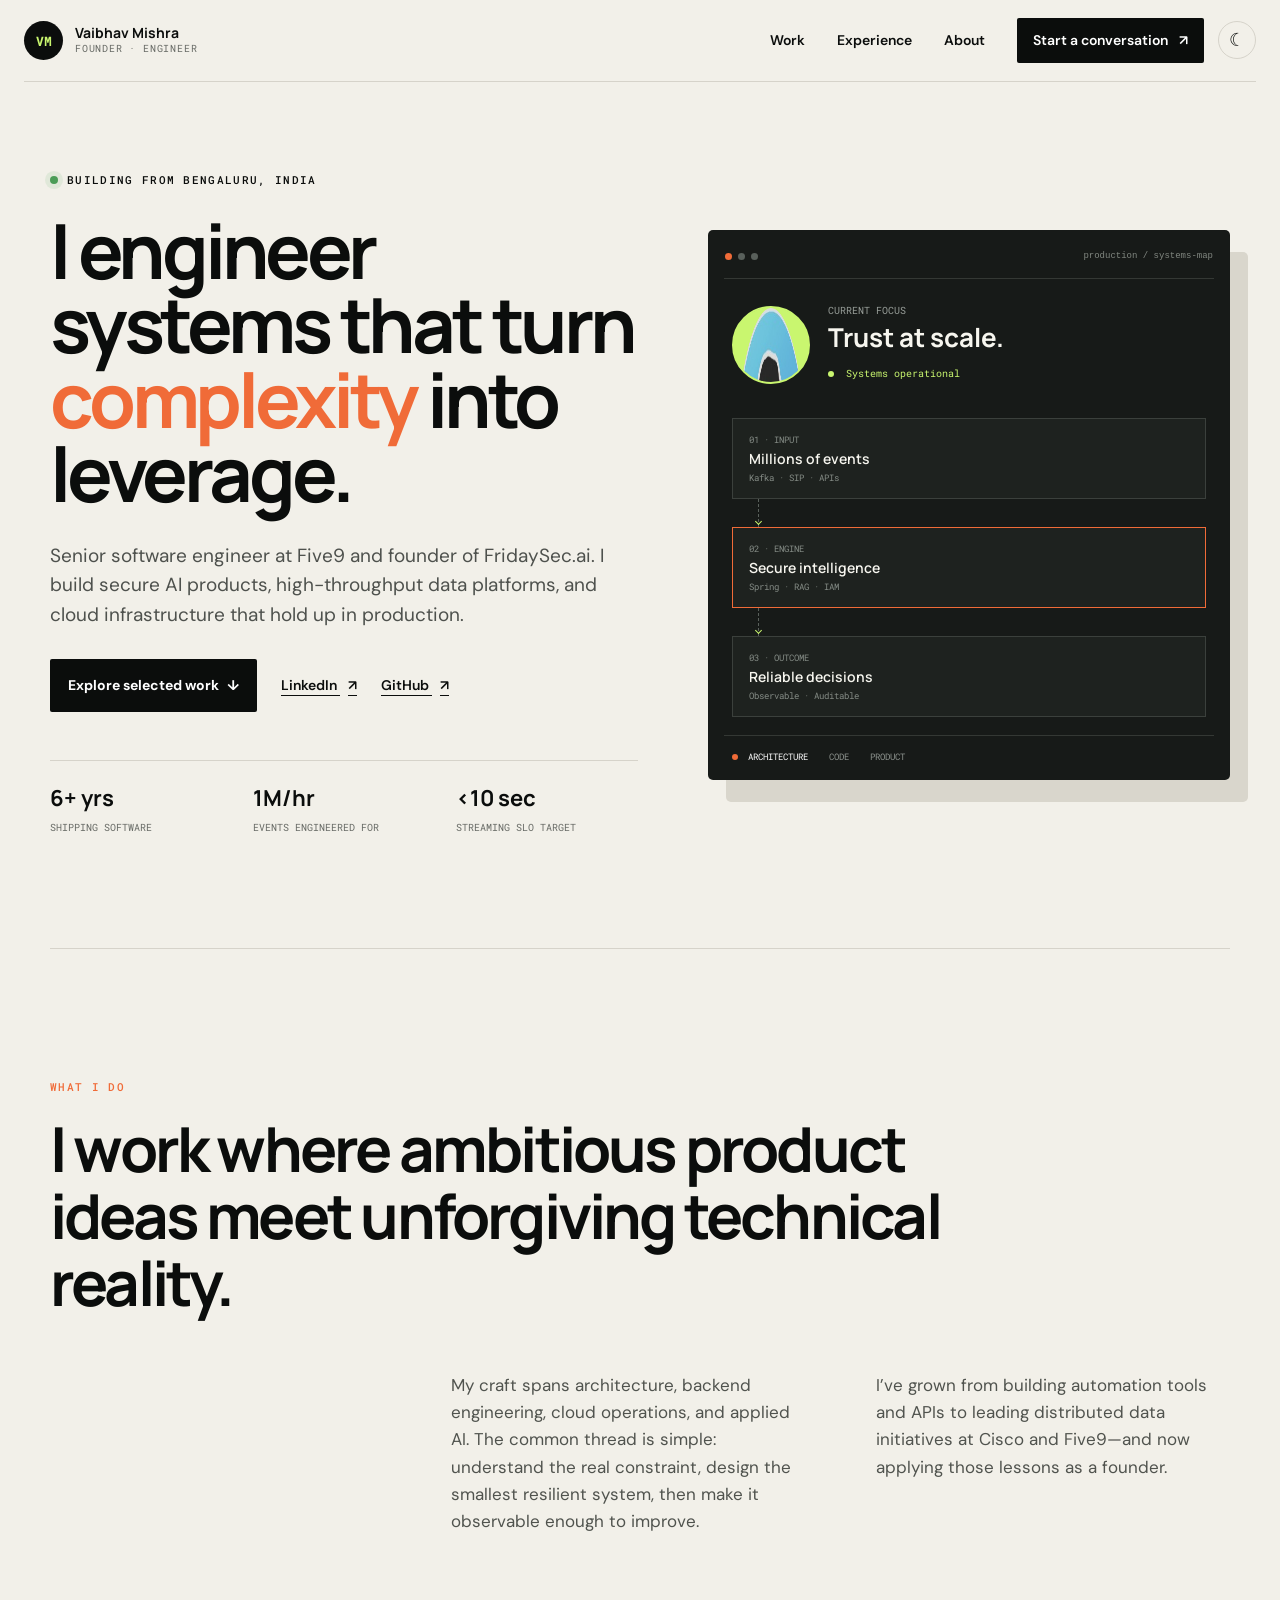
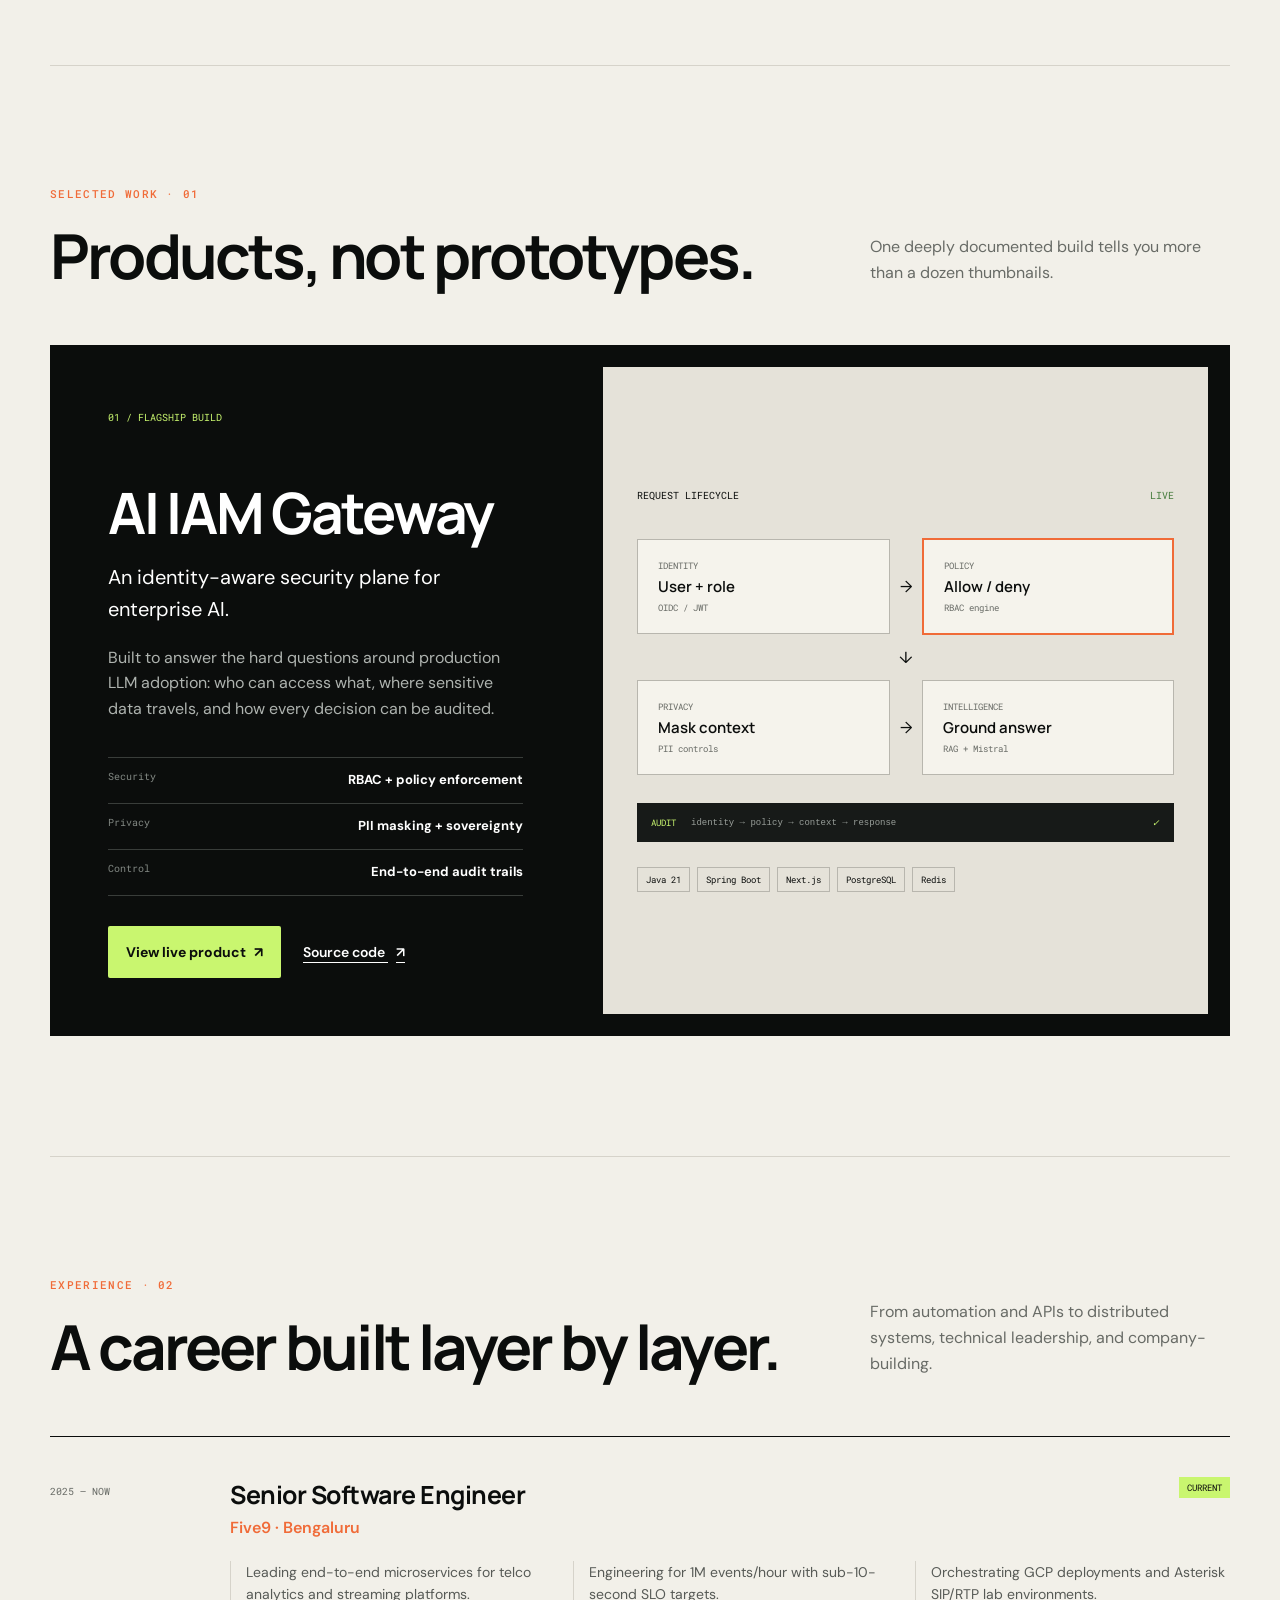
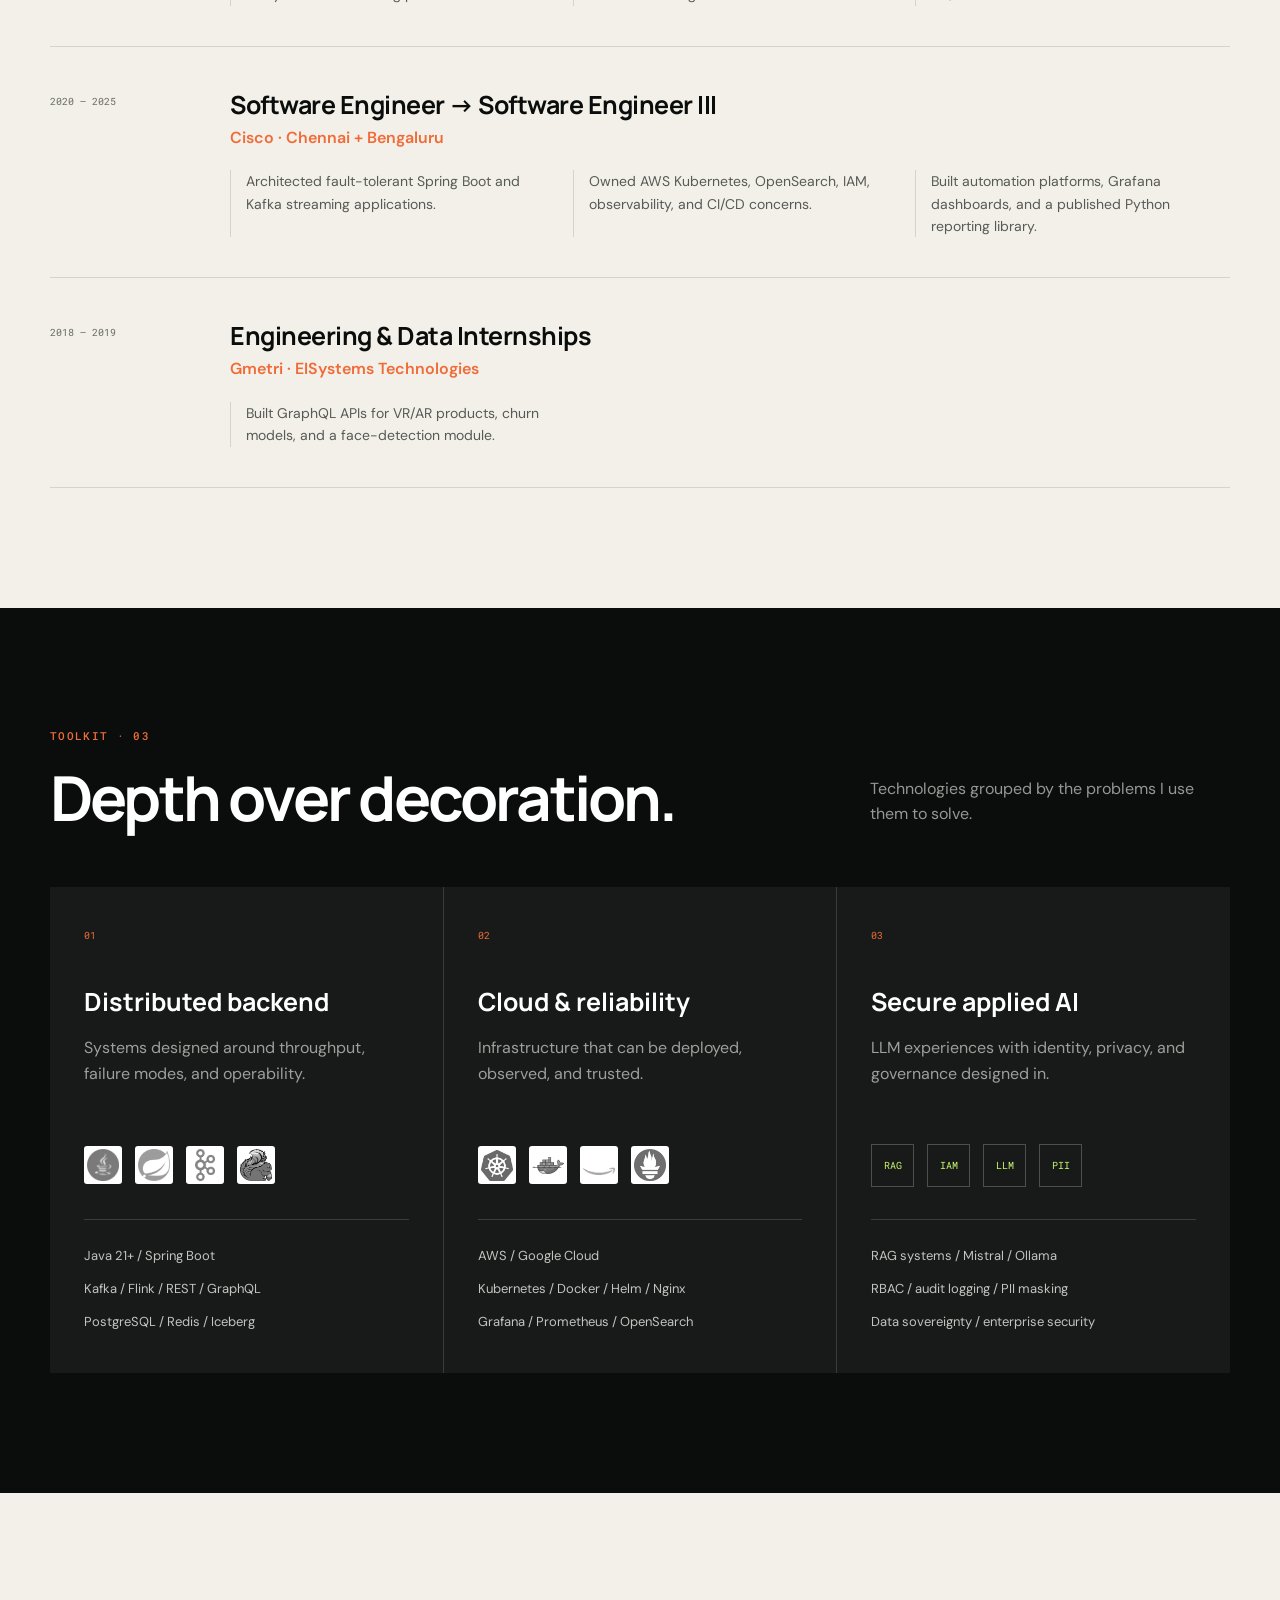
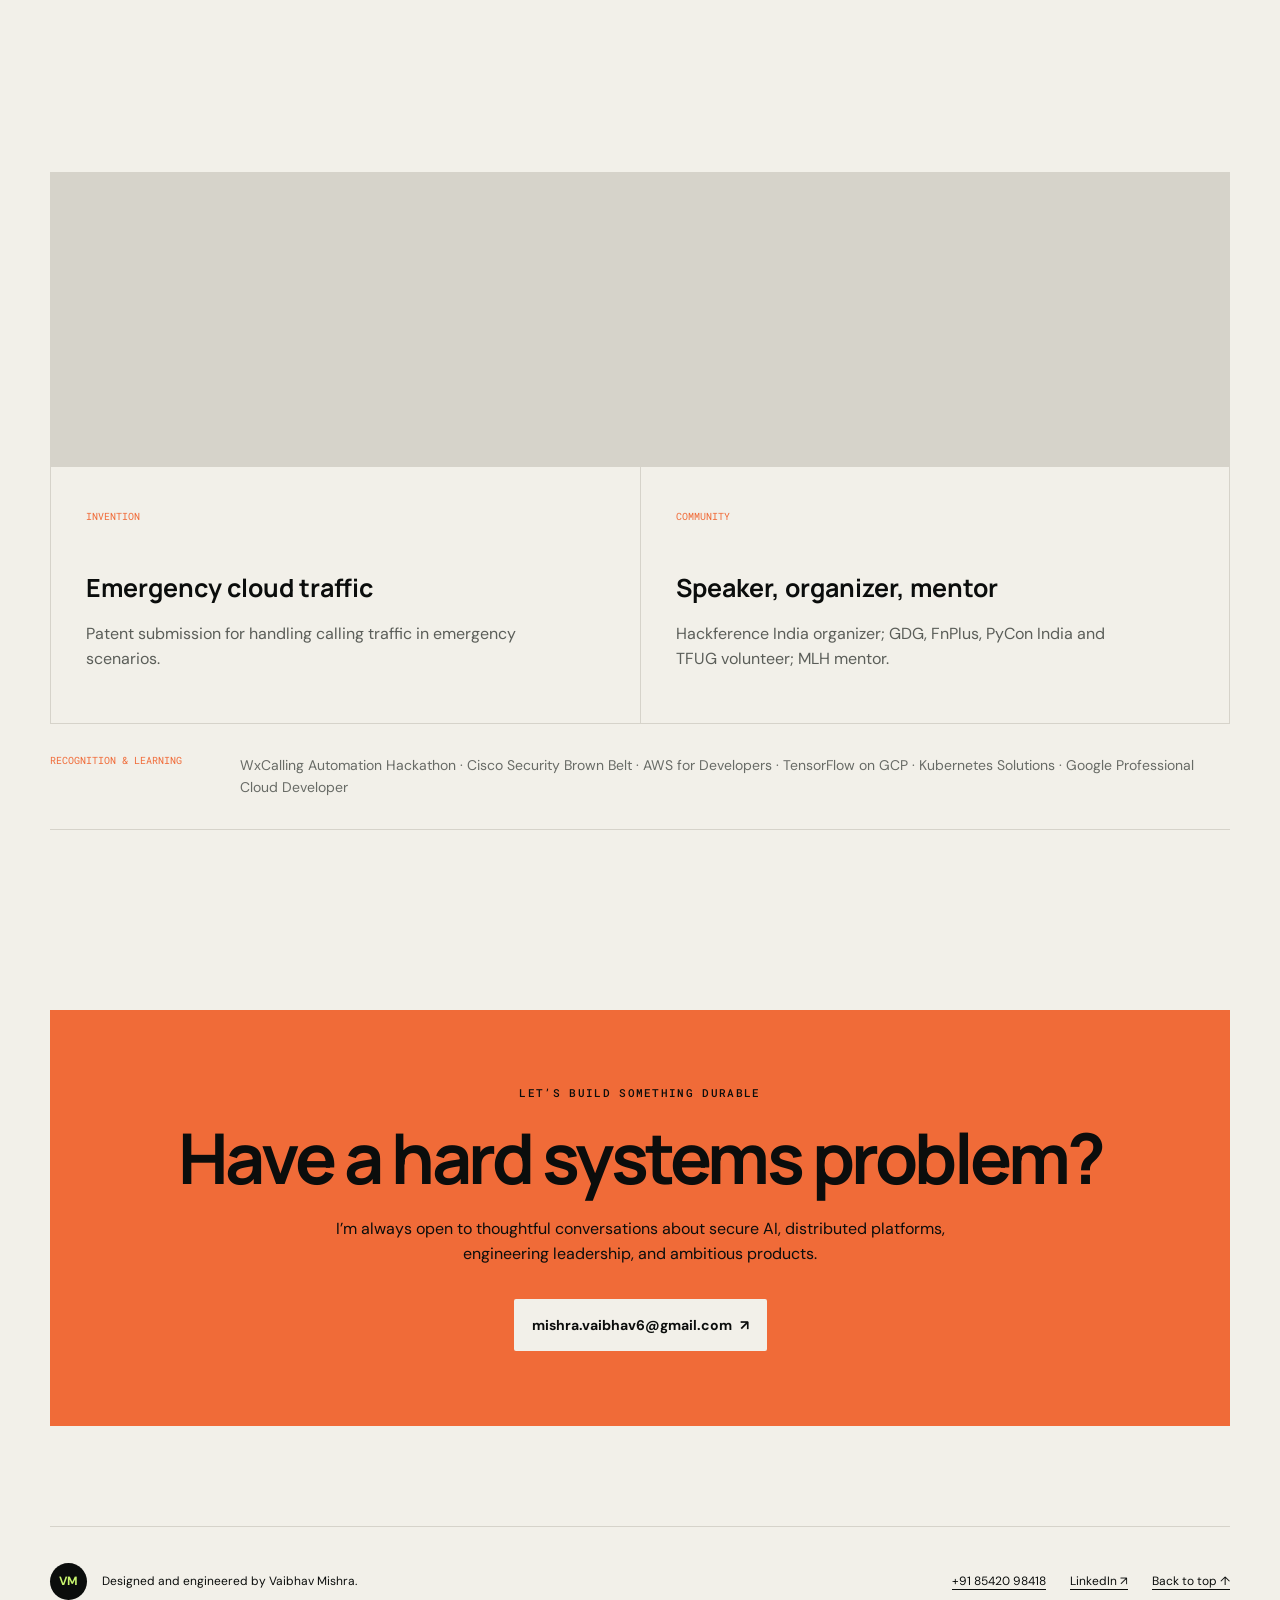
==== commit f8ca3107: "Add light and dark theme toggle" ====
--- a/index.html
+++ b/index.html
@@ -17,6 +17,7 @@
   <link rel="preconnect" href="https://fonts.googleapis.com">
   <link rel="preconnect" href="https://fonts.gstatic.com" crossorigin>
   <link href="https://fonts.googleapis.com/css2?family=DM+Sans:wght@400;500;600;700&family=Manrope:wght@500;600;700;800&family=Roboto+Mono:wght@400;500&display=swap" rel="stylesheet">
+  <script>try{const t=localStorage.getItem('portfolio-theme');if(t==='dark'||(!t&&matchMedia('(prefers-color-scheme:dark)').matches))document.documentElement.dataset.theme='dark'}catch(e){}</script>
   <link rel="stylesheet" href="style.css">
   <title>Vaibhav Mishra — Founder & Senior Software Engineer</title>
   <script type="application/ld+json">{"@context":"https://schema.org","@type":"Person","name":"Vaibhav Mishra","url":"https://vaibhav-portfolio.vercel.app/","image":"https://vaibhav-portfolio.vercel.app/photo.jpg","jobTitle":"Senior Software Engineer","worksFor":{"@type":"Organization","name":"Five9"},"alumniOf":{"@type":"CollegeOrUniversity","name":"SRM University"},"sameAs":["https://www.linkedin.com/in/vaibhav-m-0baaa2b9","https://github.com/vaibhav-mishra"],"knowsAbout":["Distributed systems","Java","Spring Boot","Apache Kafka","Kubernetes","Cloud architecture","Large language models","Enterprise security"]}</script>
@@ -25,11 +26,14 @@
   <a class="skip" href="#main">Skip to content</a>
   <header class="site-header">
     <a class="brand" href="#top" aria-label="Vaibhav Mishra, home"><span>VM</span><span class="brand-copy">Vaibhav Mishra<small>Founder · Engineer</small></span></a>
-    <button class="menu-button" aria-expanded="false" aria-controls="site-nav">Menu</button>
-    <nav id="site-nav" aria-label="Primary navigation">
-      <a href="#work">Work</a><a href="#experience">Experience</a><a href="#about">About</a>
-      <a class="nav-cta" href="mailto:mishra.vaibhav6@gmail.com">Start a conversation <span>↗</span></a>
-    </nav>
+    <div class="header-actions">
+      <nav id="site-nav" aria-label="Primary navigation">
+        <a href="#work">Work</a><a href="#experience">Experience</a><a href="#about">About</a>
+        <a class="nav-cta" href="mailto:mishra.vaibhav6@gmail.com">Start a conversation <span>↗</span></a>
+      </nav>
+      <button class="theme-toggle" type="button" aria-label="Switch to dark mode" title="Switch to dark mode"><span class="sun" aria-hidden="true">☀</span><span class="moon" aria-hidden="true">☾</span></button>
+      <button class="menu-button" aria-expanded="false" aria-controls="site-nav">Menu</button>
+    </div>
   </header>
 
   <main id="main">
--- a/style.css
+++ b/style.css
@@ -1,3 +1,9 @@
 :root{--ink:#0b0d0c;--paper:#f2f0e9;--muted:#686b66;--line:#d6d3ca;--orange:#f06b38;--acid:#c9f66f;--panel:#171a18;--mono:'Roboto Mono',monospace;--sans:'DM Sans',sans-serif;--display:'Manrope',sans-serif}*{box-sizing:border-box}html{scroll-behavior:smooth}body{margin:0;background:var(--paper);color:var(--ink);font-family:var(--sans);font-size:16px;line-height:1.6}a{color:inherit}img{display:block;max-width:100%}.skip{position:fixed;left:1rem;top:-5rem;background:var(--acid);padding:.7rem 1rem;z-index:100}.skip:focus{top:1rem}.shell{width:min(1180px,calc(100% - 48px));margin-inline:auto}.site-header{height:82px;width:min(1280px,calc(100% - 48px));margin:auto;display:flex;align-items:center;justify-content:space-between;border-bottom:1px solid var(--line);position:relative;z-index:20}.brand{display:flex;align-items:center;gap:12px;text-decoration:none}.brand>span:first-child{display:grid;place-items:center;width:39px;height:39px;background:var(--ink);color:var(--acid);font:bold 13px var(--mono);border-radius:50%}.brand-copy{font:700 14px/1.2 var(--display)}.brand-copy small{display:block;color:var(--muted);font:400 10px/1.4 var(--mono);text-transform:uppercase;letter-spacing:.08em}.site-header nav{display:flex;align-items:center;gap:32px}.site-header nav a{text-decoration:none;font-size:14px;font-weight:600}.site-header nav a:not(.nav-cta):hover{color:var(--orange)}.nav-cta{background:var(--ink);color:white;padding:11px 16px;border-radius:2px}.nav-cta span,.button span,.text-link span{margin-left:8px}.menu-button{display:none;border:0;background:none;font:600 14px var(--sans)}.hero{min-height:760px;display:grid;grid-template-columns:1.06fr .94fr;gap:70px;align-items:center;padding:90px 0 110px}.eyebrow,.section-kicker{font:500 11px var(--mono);letter-spacing:.12em;text-transform:uppercase}.eyebrow{display:flex;align-items:center;gap:9px;margin-bottom:26px}.status-dot{width:8px;height:8px;background:#4b9c57;border-radius:50%;box-shadow:0 0 0 5px #4b9c571b}.hero h1{font:700 clamp(46px,6vw,76px)/.98 var(--display);letter-spacing:-.055em;margin:0;max-width:720px}.hero h1 em{font-style:normal;color:var(--orange)}.hero-lede{font-size:19px;line-height:1.55;color:#4e514d;max-width:650px;margin:30px 0}.hero-actions{display:flex;align-items:center;gap:24px;flex-wrap:wrap}.button{display:inline-flex;align-items:center;justify-content:space-between;text-decoration:none;font-weight:700;font-size:14px;padding:15px 18px;border-radius:2px;transition:transform .2s,background .2s}.button:hover{transform:translateY(-2px)}.button.primary{background:var(--ink);color:white}.button.primary:hover{background:var(--orange)}.text-link{text-underline-offset:5px;font-size:14px;font-weight:600}.quick-proof{display:grid;grid-template-columns:repeat(3,1fr);border-top:1px solid var(--line);margin-top:48px;padding-top:22px;gap:20px}.quick-proof strong{display:block;font:700 22px var(--display)}.quick-proof span{font:400 10px var(--mono);color:var(--muted);text-transform:uppercase}.system-card{background:var(--panel);color:#f7f6ef;border-radius:5px;padding:16px;box-shadow:18px 22px 0 #d9d6cc}.terminal-bar{display:flex;align-items:center;gap:6px;padding:3px 1px 15px;border-bottom:1px solid #343834}.terminal-bar>span{width:7px;height:7px;border-radius:50%;background:#59605b}.terminal-bar>span:first-child{background:var(--orange)}.terminal-bar code{font-size:9px;color:#818780;margin-left:auto}.system-head{display:flex;gap:18px;align-items:center;padding:25px 8px}.portrait{width:78px;height:78px;border-radius:50%;overflow:hidden;background:var(--acid);border:2px solid var(--acid)}.system-head p{margin:0;color:#989e99;font:10px var(--mono);text-transform:uppercase}.system-head h2{font:700 26px var(--display);margin:2px 0 4px}.live{font:10px var(--mono);color:var(--acid)}.live i{display:inline-block;width:6px;height:6px;background:var(--acid);border-radius:50%;margin-right:6px}.flow{padding:8px}.flow-node{border:1px solid #3b403c;padding:15px 16px;background:#1e221f}.flow-node.accent{border-color:var(--orange)}.flow-node small,.flow-node span{display:block;color:#858c86;font:9px var(--mono)}.flow-node b{display:block;font:600 14px var(--display);margin:4px 0}.flow-line{height:28px;border-left:1px dashed #59605b;margin-left:26px;position:relative}.flow-line i{position:absolute;left:-3px;bottom:3px;width:5px;height:5px;border-right:1px solid var(--acid);border-bottom:1px solid var(--acid);transform:rotate(45deg)}.system-footer{display:flex;gap:21px;border-top:1px solid #343834;margin-top:10px;padding:15px 8px 2px;color:#8e948f;font:9px var(--mono);text-transform:uppercase}.system-footer span:first-child{color:white}.pulse{display:inline-block;width:6px;height:6px;background:var(--orange);border-radius:50%;margin-right:5px}.statement{padding:130px 0;border-top:1px solid var(--line)}.section-kicker{color:var(--orange);margin:0 0 22px}.statement h2,.section-heading h2{font:700 clamp(38px,5vw,62px)/1.08 var(--display);letter-spacing:-.045em;margin:0}.statement h2{max-width:960px}.statement-grid{display:grid;grid-template-columns:1fr 1fr;gap:70px;margin:55px 0 0 34%}.statement-grid p{margin:0;color:#50534e;font-size:17px}.work,.experience,.expertise,.beyond{padding:120px 0}.work{border-top:1px solid var(--line)}.section-heading{display:flex;justify-content:space-between;align-items:end;margin-bottom:55px}.section-heading>p{max-width:360px;margin:0 0 5px;color:var(--muted)}.project{display:grid;grid-template-columns:.9fr 1.1fr;background:var(--ink);color:white}.project-copy{padding:58px}.project-index{font:10px var(--mono);color:var(--acid)}.project h3{font:700 clamp(36px,5vw,57px)/1 var(--display);letter-spacing:-.04em;margin:55px 0 12px}.project-subtitle{font-size:20px!important;color:white!important}.project-copy>p{color:#aeb3af;max-width:530px}.outcomes{border-top:1px solid #393d3a;margin:36px 0 30px}.outcomes div{display:flex;justify-content:space-between;gap:20px;border-bottom:1px solid #393d3a;padding:12px 0}.outcomes span{font:10px var(--mono);color:#838984}.outcomes b{font-size:13px}.project-links{display:flex;align-items:center;gap:22px}.project .button{background:var(--acid);color:var(--ink)}.project .text-link{color:white}.architecture{background:#e5e2d9;color:var(--ink);margin:22px;padding:34px;align-self:stretch;display:flex;flex-direction:column;justify-content:center}.arch-label{display:flex;justify-content:space-between;font:10px var(--mono);margin-bottom:36px}.arch-label span{color:#477c3e}.arch-row{display:grid;grid-template-columns:1fr 32px 1fr;align-items:center}.arch-row>i{text-align:center;font-style:normal}.arch-box{background:#f5f3ec;border:1px solid #b8b6ae;padding:20px}.arch-box.orange{border:2px solid var(--orange)}.arch-box small,.arch-box span{display:block;font:9px var(--mono);color:var(--muted)}.arch-box b{display:block;font:600 15px var(--display);margin:5px 0}.arch-down{text-align:center;height:45px;padding-top:10px}.audit-strip{background:var(--panel);color:white;padding:14px;margin-top:28px;display:flex;align-items:center;gap:15px;font:9px var(--mono)}.audit-strip span{color:var(--acid)}.audit-strip code{overflow:hidden;text-overflow:ellipsis;white-space:nowrap;color:#989e99}.audit-strip i{color:var(--acid);margin-left:auto}.stack{display:flex;flex-wrap:wrap;gap:7px;margin-top:25px}.stack span{font:9px var(--mono);border:1px solid #b8b6ae;padding:6px 8px}.experience{border-top:1px solid var(--line)}.career{border-top:1px solid var(--ink)}.career-item{display:grid;grid-template-columns:180px 1fr;border-bottom:1px solid var(--line);padding:40px 0}.career-date{font:10px var(--mono);color:var(--muted);padding-top:8px}.career-main{position:relative}.career-main h3{font:700 25px var(--display);letter-spacing:-.02em;margin:0}.career-main p{margin:3px 0 20px;color:var(--orange);font-weight:600}.career-main ul{margin:0;padding:0;list-style:none;display:grid;grid-template-columns:repeat(3,1fr);gap:28px;color:#575a56}.career-main li{font-size:14px;border-left:1px solid var(--line);padding-left:15px}.role-tag{position:absolute;right:0;top:0;background:var(--acid);font:9px var(--mono);padding:5px 8px}.expertise{background:var(--ink);color:white;width:100%;max-width:none;padding-inline:max(24px,calc((100% - 1180px)/2))}.expertise .section-heading>p{color:#929893}.expertise-grid{display:grid;grid-template-columns:repeat(3,1fr);gap:1px;background:#393d3a}.expertise-card{background:var(--panel);padding:34px;min-height:430px}.card-num{font:10px var(--mono);color:var(--orange)}.expertise-card h3{font:700 25px var(--display);margin:38px 0 10px}.expertise-card>p{color:#9ba09c;min-height:76px}.logo-row,.wordmarks{display:flex;align-items:center;gap:13px;height:60px;margin:24px 0}.logo-row img{width:38px;height:38px;object-fit:contain;filter:grayscale(1);background:white;border-radius:3px;padding:3px}.wordmarks span{display:grid;place-items:center;width:43px;height:43px;border:1px solid #4a504b;color:var(--acid);font:10px var(--mono)}.expertise-card ul{list-style:none;padding:20px 0 0;margin:0;border-top:1px solid #393d3a;color:#c1c5c1;font-size:13px}.expertise-card li{padding:6px 0}.beyond-grid{display:grid;grid-template-columns:repeat(2,1fr);gap:1px;background:var(--line);border:1px solid var(--line)}.note{background:var(--paper);padding:35px;min-height:240px}.note.featured{background:var(--acid)}.note>span{font:10px var(--mono);color:var(--orange)}.note.featured>span{color:#4b5f25}.note h3{font:700 25px var(--display);margin:42px 0 8px}.note p{color:#5b5e59;max-width:460px}.note a{display:inline-block;margin-top:12px;font-weight:700;text-underline-offset:4px}.recognition{display:grid;grid-template-columns:190px 1fr;border-bottom:1px solid var(--line);padding:30px 0;font-size:14px}.recognition span{font:10px var(--mono);color:var(--orange);text-transform:uppercase}.recognition p{margin:0;color:var(--muted)}.contact{padding:60px 0 100px}.contact-inner{background:var(--orange);padding:75px;text-align:center}.contact .section-kicker{color:var(--ink)}.contact h2{font:700 clamp(40px,6vw,70px)/1 var(--display);letter-spacing:-.05em;margin:0}.contact p:not(.section-kicker){max-width:630px;margin:24px auto 32px}.button.light{background:var(--paper);color:var(--ink)}footer{height:110px;display:flex;align-items:center;justify-content:space-between;border-top:1px solid var(--line);font-size:12px}footer>div:first-child{display:flex;align-items:center;gap:15px}footer b{background:var(--ink);color:var(--acid);padding:9px;border-radius:50%}.footer-links{display:flex;gap:24px}.footer-links a{text-underline-offset:4px}.reveal{opacity:0;transform:translateY(20px);transition:opacity .65s ease,transform .65s ease}.reveal.visible{opacity:1;transform:none}@media(prefers-reduced-motion:reduce){html{scroll-behavior:auto}.reveal{opacity:1;transform:none;transition:none}}
 @media(max-width:900px){.site-header nav{display:none;position:absolute;top:70px;left:0;right:0;background:var(--paper);border:1px solid var(--line);padding:20px;flex-direction:column;align-items:stretch}.site-header nav.open{display:flex}.menu-button{display:block}.hero{grid-template-columns:1fr;padding-top:70px}.system-card{max-width:600px}.statement-grid{margin-left:0}.project{grid-template-columns:1fr}.architecture{min-height:500px}.section-heading{align-items:start}.career-main ul{grid-template-columns:1fr;gap:12px}.expertise-grid{grid-template-columns:1fr}.expertise-card{min-height:0}.expertise-card>p{min-height:0}}
 @media(max-width:620px){.shell,.site-header{width:min(100% - 30px,1180px)}.site-header{height:68px}.brand-copy{display:none}.hero{padding:62px 0 85px;min-height:auto;gap:55px}.hero h1{font-size:43px}.hero-lede{font-size:17px}.quick-proof{gap:8px}.quick-proof strong{font-size:17px}.quick-proof span{font-size:8px}.system-card{box-shadow:8px 10px 0 #d9d6cc}.statement,.work,.experience,.beyond{padding:85px 0}.statement h2,.section-heading h2{font-size:38px}.statement-grid{grid-template-columns:1fr;gap:20px;margin-top:38px}.section-heading{display:block}.section-heading>p{margin-top:18px}.project-copy{padding:34px 25px}.project h3{margin-top:35px}.architecture{margin:8px;padding:20px;min-height:460px}.arch-box{padding:12px}.outcomes div{display:block}.outcomes b{display:block;margin-top:3px}.career-item{grid-template-columns:1fr;gap:12px;padding:30px 0}.career-main h3{font-size:21px;padding-right:55px}.role-tag{font-size:8px}.career-main ul{grid-template-columns:1fr}.expertise{padding-inline:15px}.beyond-grid{grid-template-columns:1fr}.recognition{grid-template-columns:1fr;gap:12px}.contact-inner{padding:55px 22px}.button.light{word-break:break-all}footer{height:auto;padding:28px 0;display:block}.footer-links{flex-wrap:wrap;margin-top:20px;gap:12px 20px}}
+
+/* Theme control and night-sky palette */
+.header-actions{display:flex;align-items:center;gap:14px}.theme-toggle{width:38px;height:38px;border:1px solid var(--line);border-radius:50%;background:transparent;color:var(--ink);display:grid;place-items:center;cursor:pointer;font-size:18px;transition:background .25s,color .25s,border-color .25s,transform .25s}.theme-toggle:hover{transform:rotate(10deg);background:var(--ink);color:var(--paper)}.theme-toggle .sun{display:none}.theme-toggle .moon{display:block}[data-theme=dark]{color-scheme:dark;--ink:#eef5ff;--paper:#07111f;--muted:#91a1b7;--line:#20334c;--orange:#ff855f;--acid:#b9ec75;--panel:#0b1728}[data-theme=dark] body{background:radial-gradient(circle at 78% 4%,#163151 0,transparent 31%),radial-gradient(circle at 8% 36%,#101f39 0,transparent 28%),#07111f;background-attachment:fixed}[data-theme=dark] .theme-toggle .sun{display:block}[data-theme=dark] .theme-toggle .moon{display:none}[data-theme=dark] .hero-lede,[data-theme=dark] .statement-grid p,[data-theme=dark] .career-main li,[data-theme=dark] .note p{color:#a9b7ca}[data-theme=dark] .system-card{box-shadow:18px 22px 0 #10243b;border:1px solid #29415e}[data-theme=dark] .project{background:#0b1728;border:1px solid #29415e}[data-theme=dark] .architecture{background:#10233a;color:#eef5ff}[data-theme=dark] .arch-box{background:#0b1728;border-color:#38506d}[data-theme=dark] .stack span{border-color:#38506d}[data-theme=dark] .expertise{background:#050c17}[data-theme=dark] .expertise-card{background:#0b1728}[data-theme=dark] .note{background:#0b1728}[data-theme=dark] .note.featured{background:#b9ec75;color:#07111f}[data-theme=dark] .note.featured p{color:#30451d}[data-theme=dark] .contact-inner{background:#e36f4c}[data-theme=dark] .contact-inner,[data-theme=dark] .contact-inner .section-kicker{color:#07111f}[data-theme=dark] .button.light{background:#eef5ff;color:#07111f}[data-theme=dark] .site-header nav.open{background:#07111f}[data-theme=dark] .menu-button{color:var(--ink)}
+[data-theme=dark] .button.primary,[data-theme=dark] .nav-cta{background:#eef5ff;color:#07111f}[data-theme=dark] .project .button{background:var(--acid);color:#07111f}[data-theme=dark] .brand>span:first-child,[data-theme=dark] footer b{background:#eef5ff;color:#07111f}
+@media(max-width:900px){.header-actions{gap:8px}.site-header nav{right:0;left:auto;min-width:260px;top:60px;z-index:5}.theme-toggle{width:36px;height:36px}}
+@media(max-width:620px){[data-theme=dark] .system-card{box-shadow:8px 10px 0 #10243b}}
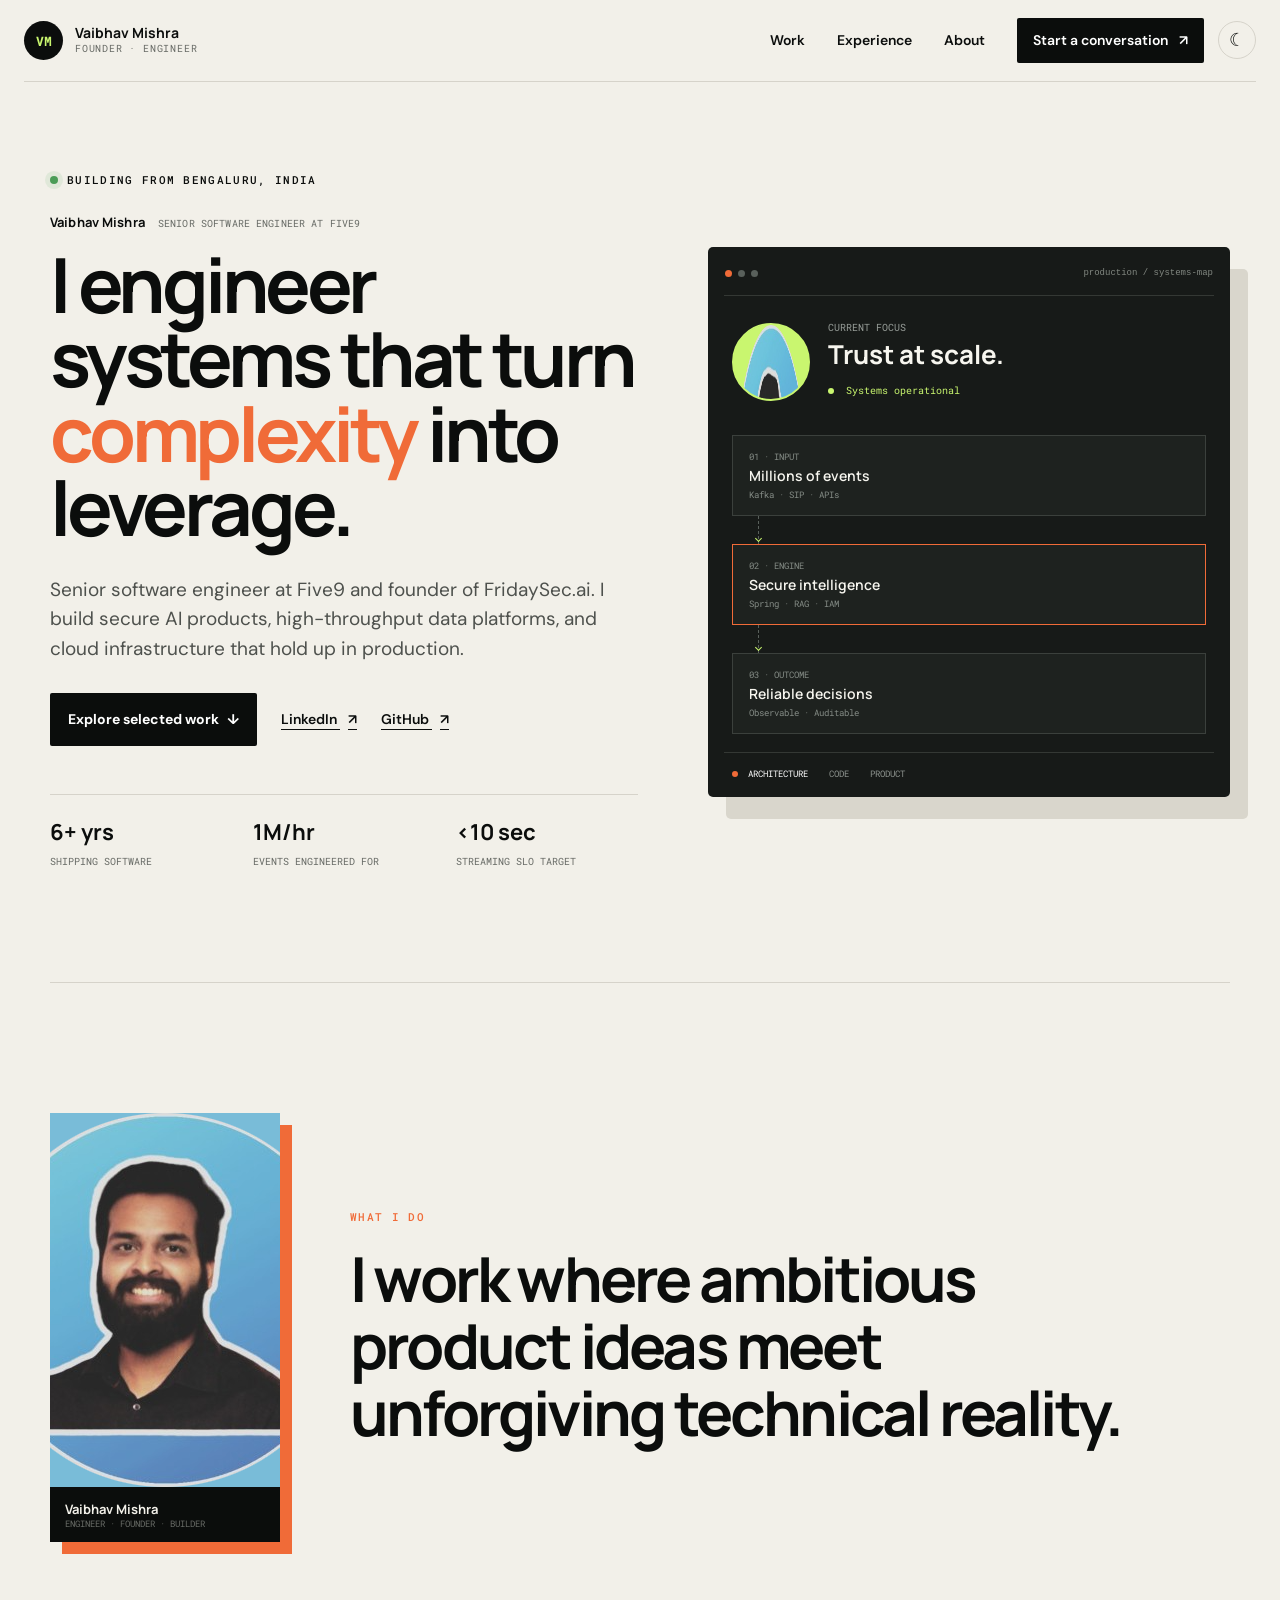
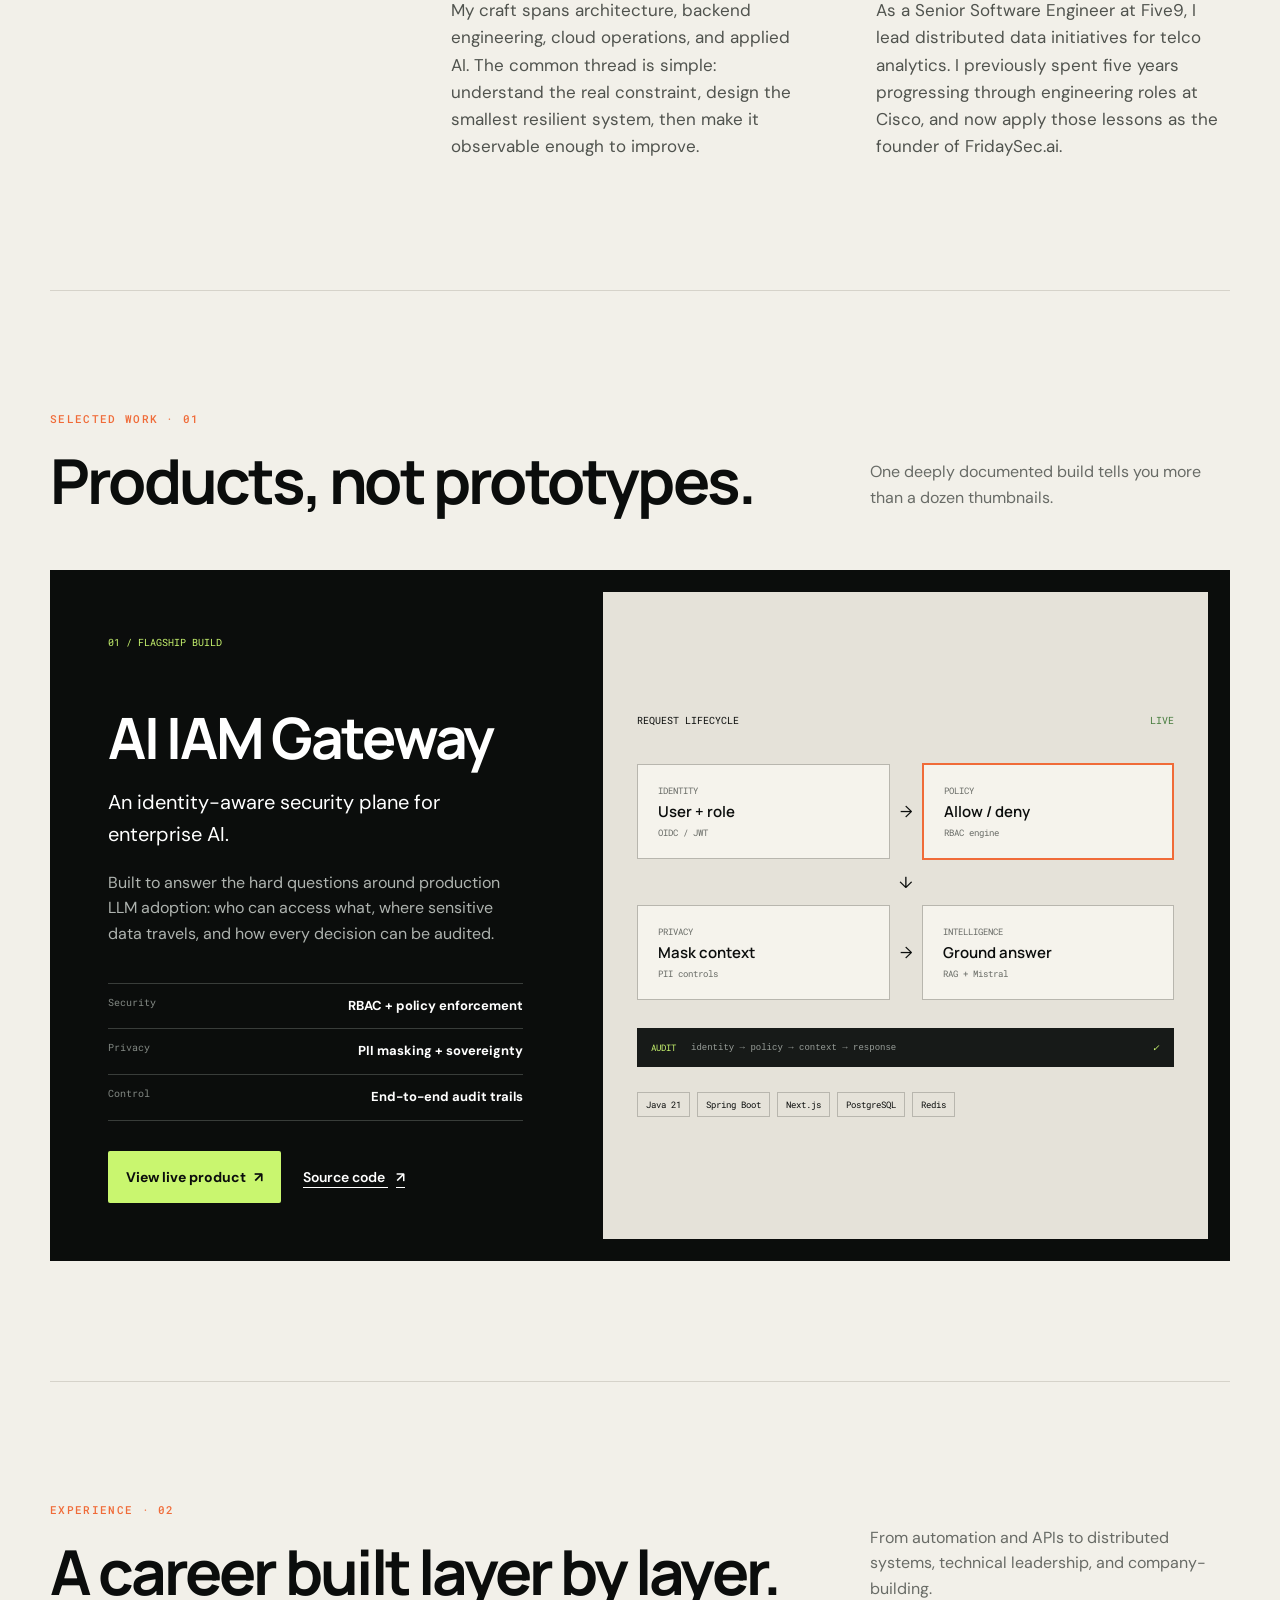
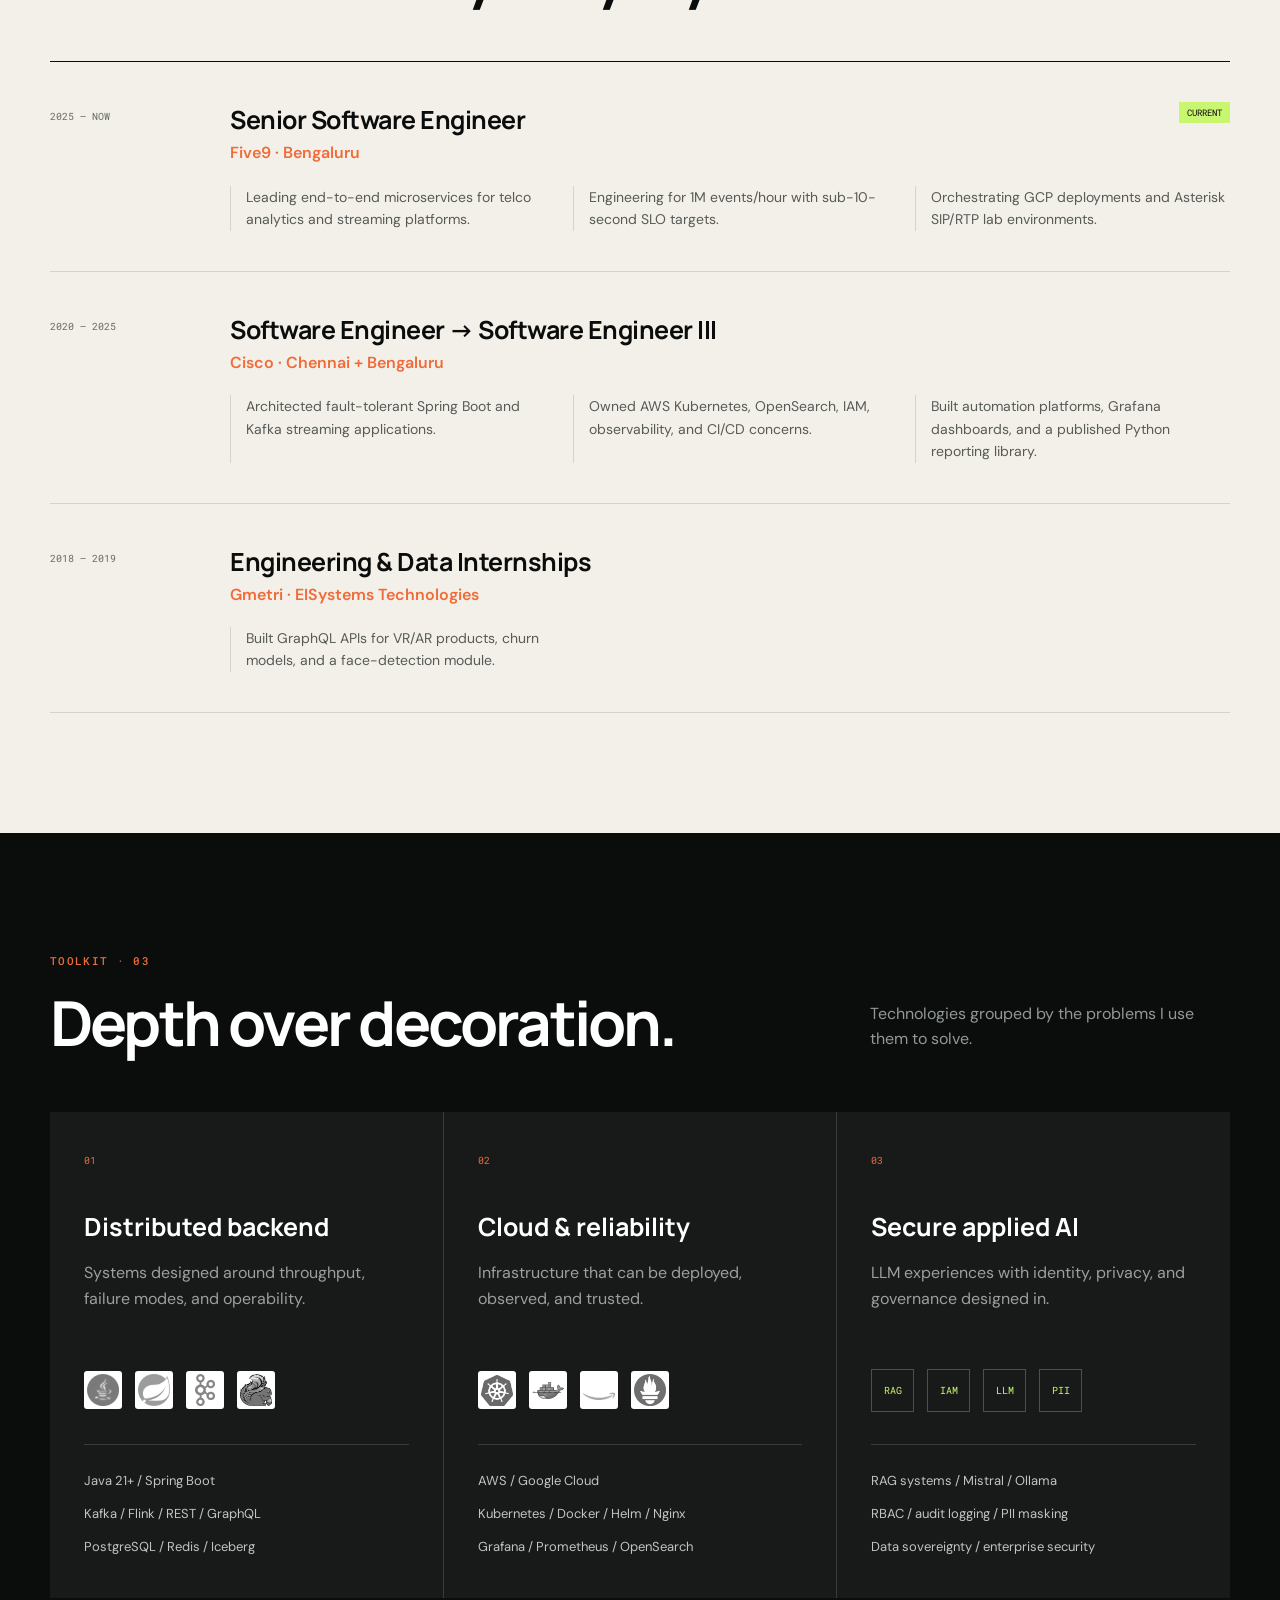
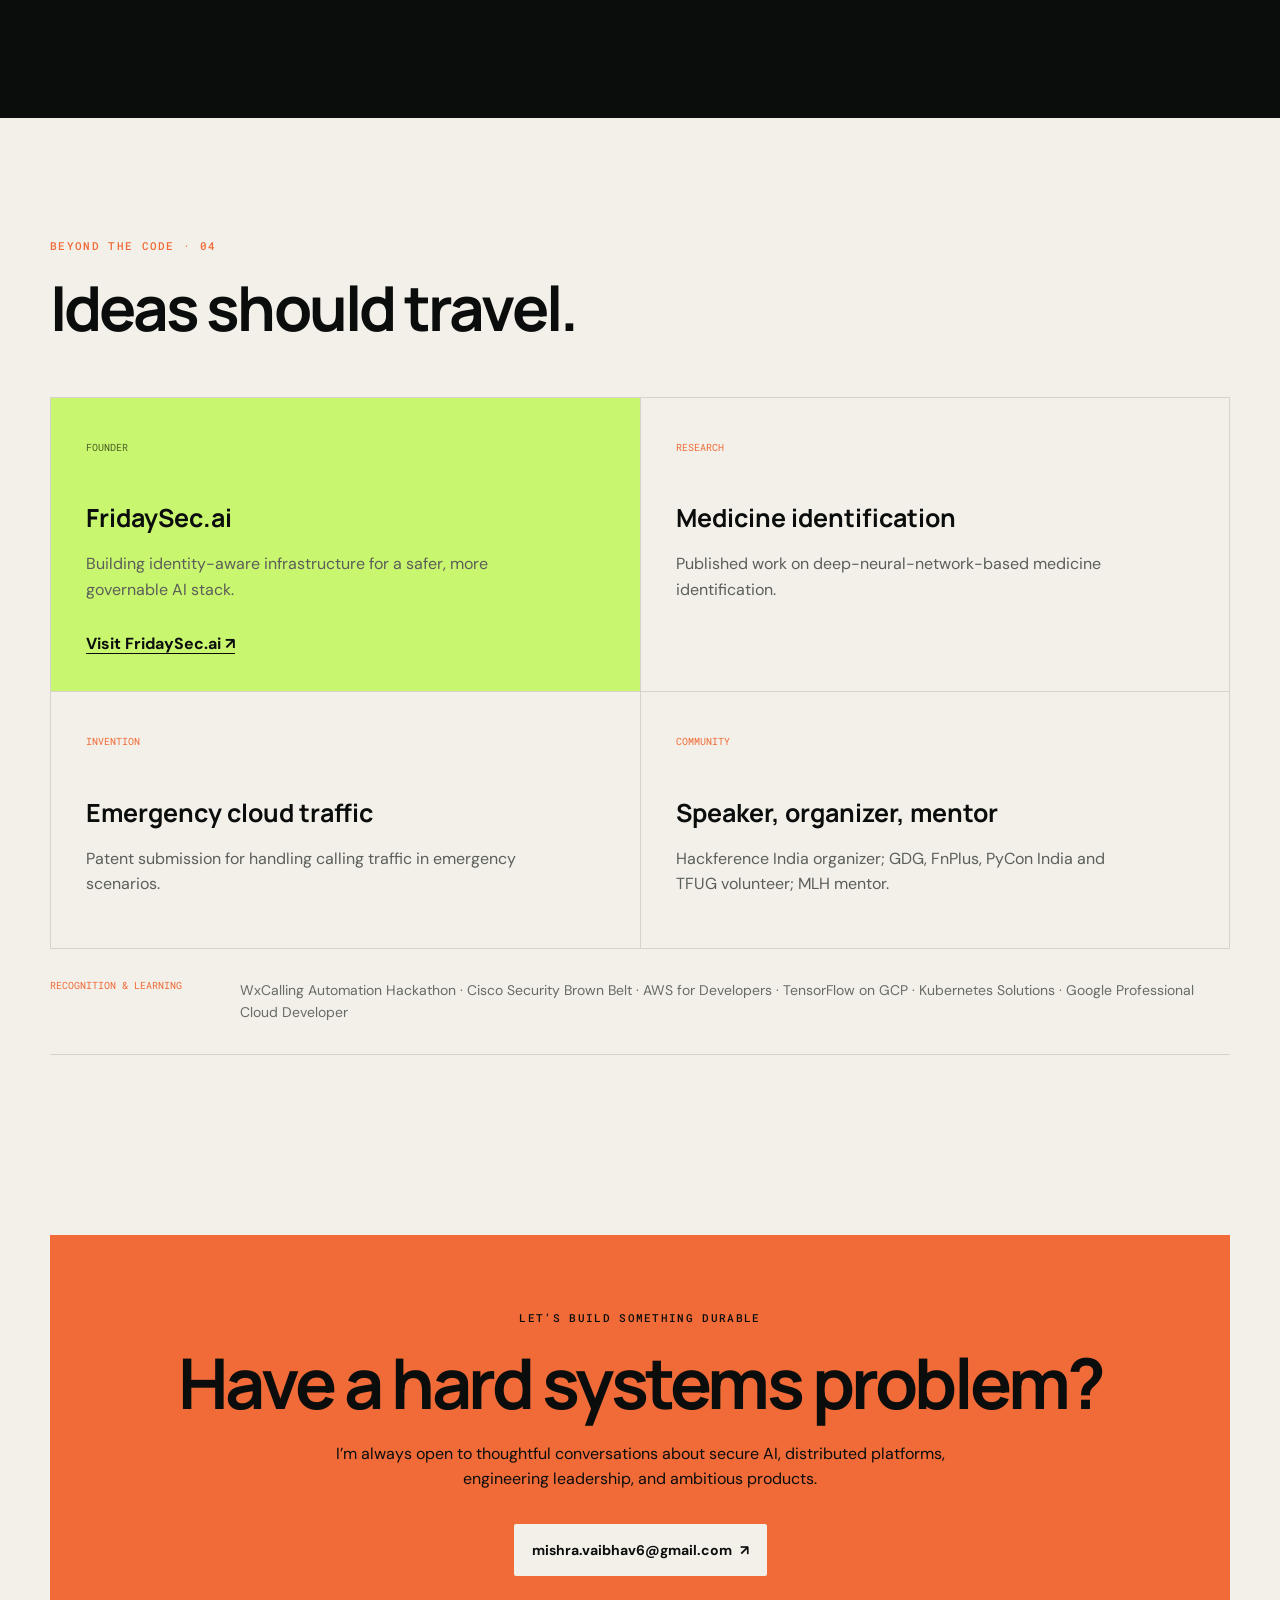
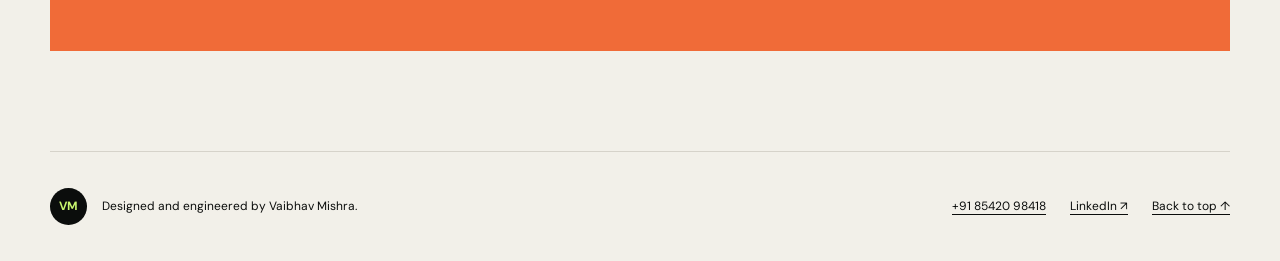
==== commit 81043da3: "Strengthen personal identity and search metadata" ====
--- a/index.html
+++ b/index.html
@@ -3,15 +3,21 @@
 <head>
   <meta charset="utf-8">
   <meta name="viewport" content="width=device-width,initial-scale=1">
-  <meta name="description" content="Vaibhav Mishra is a senior software engineer and founder building secure AI products, real-time data platforms, and cloud-native systems.">
+  <meta name="description" content="Official portfolio of Vaibhav Mishra, Senior Software Engineer at Five9 and founder of FridaySec.ai, specializing in secure AI, Java, Kafka, cloud and distributed systems.">
+  <meta name="keywords" content="Vaibhav Mishra, Vaibhav Mishra Five9, Five9 software engineer, senior software engineer Bengaluru, FridaySec.ai, Java, Kafka, distributed systems, secure AI">
   <meta name="author" content="Vaibhav Mishra">
   <meta name="theme-color" content="#0b0d0c">
-  <meta property="og:title" content="Vaibhav Mishra — Founder & Senior Software Engineer">
-  <meta property="og:description" content="Secure AI, streaming systems, and cloud infrastructure—designed from first principles and shipped to production.">
+  <meta property="og:title" content="Vaibhav Mishra | Senior Software Engineer at Five9">
+  <meta property="og:description" content="Official portfolio of Vaibhav Mishra—Five9 senior engineer, FridaySec.ai founder, and builder of secure AI and distributed systems.">
   <meta property="og:type" content="profile">
   <meta property="og:url" content="https://vaibhav-portfolio.vercel.app/">
   <meta property="og:image" content="https://vaibhav-portfolio.vercel.app/photo.jpg">
+  <meta property="og:image:alt" content="Portrait of Vaibhav Mishra, Senior Software Engineer at Five9">
+  <meta property="og:site_name" content="Vaibhav Mishra">
   <meta name="twitter:card" content="summary_large_image">
+  <meta name="twitter:title" content="Vaibhav Mishra | Senior Software Engineer at Five9">
+  <meta name="twitter:description" content="Vaibhav Mishra builds secure AI products, real-time data platforms and cloud-native distributed systems.">
+  <meta name="twitter:image" content="https://vaibhav-portfolio.vercel.app/photo.jpg">
   <link rel="canonical" href="https://vaibhav-portfolio.vercel.app/">
   <link rel="icon" href="photo.jpg">
   <link rel="preconnect" href="https://fonts.googleapis.com">
@@ -19,8 +25,8 @@
   <link href="https://fonts.googleapis.com/css2?family=DM+Sans:wght@400;500;600;700&family=Manrope:wght@500;600;700;800&family=Roboto+Mono:wght@400;500&display=swap" rel="stylesheet">
   <script>try{const t=localStorage.getItem('portfolio-theme');if(t==='dark'||(!t&&matchMedia('(prefers-color-scheme:dark)').matches))document.documentElement.dataset.theme='dark'}catch(e){}</script>
   <link rel="stylesheet" href="style.css">
-  <title>Vaibhav Mishra — Founder & Senior Software Engineer</title>
-  <script type="application/ld+json">{"@context":"https://schema.org","@type":"Person","name":"Vaibhav Mishra","url":"https://vaibhav-portfolio.vercel.app/","image":"https://vaibhav-portfolio.vercel.app/photo.jpg","jobTitle":"Senior Software Engineer","worksFor":{"@type":"Organization","name":"Five9"},"alumniOf":{"@type":"CollegeOrUniversity","name":"SRM University"},"sameAs":["https://www.linkedin.com/in/vaibhav-m-0baaa2b9","https://github.com/vaibhav-mishra"],"knowsAbout":["Distributed systems","Java","Spring Boot","Apache Kafka","Kubernetes","Cloud architecture","Large language models","Enterprise security"]}</script>
+  <title>Vaibhav Mishra | Senior Software Engineer at Five9</title>
+  <script type="application/ld+json">{"@context":"https://schema.org","@graph":[{"@type":"WebSite","@id":"https://vaibhav-portfolio.vercel.app/#website","url":"https://vaibhav-portfolio.vercel.app/","name":"Vaibhav Mishra","alternateName":"Vaibhav Mishra Portfolio","inLanguage":"en-IN"},{"@type":"ProfilePage","@id":"https://vaibhav-portfolio.vercel.app/#profile","url":"https://vaibhav-portfolio.vercel.app/","name":"Vaibhav Mishra | Senior Software Engineer at Five9","dateModified":"2026-09-11","isPartOf":{"@id":"https://vaibhav-portfolio.vercel.app/#website"},"mainEntity":{"@id":"https://vaibhav-portfolio.vercel.app/#vaibhav"}},{"@type":"Person","@id":"https://vaibhav-portfolio.vercel.app/#vaibhav","name":"Vaibhav Mishra","alternateName":"imvaibhavm","url":"https://vaibhav-portfolio.vercel.app/","image":{"@type":"ImageObject","url":"https://vaibhav-portfolio.vercel.app/photo.jpg","caption":"Vaibhav Mishra, Senior Software Engineer at Five9"},"description":"Senior Software Engineer at Five9 and founder of FridaySec.ai specializing in distributed systems, secure AI, data streaming and cloud architecture.","jobTitle":"Senior Software Engineer","worksFor":{"@type":"Organization","name":"Five9","url":"https://www.five9.com/"},"founder":{"@type":"Organization","name":"FridaySec.ai","url":"https://identity-aware-ai.emergent.host/"},"alumniOf":{"@type":"CollegeOrUniversity","name":"SRM University"},"sameAs":["https://www.linkedin.com/in/vaibhav-m-0baaa2b9","https://github.com/vaibhav-mishra"],"knowsAbout":["Distributed systems","Java","Spring Boot","Apache Kafka","Kubernetes","Cloud architecture","Large language models","Retrieval-augmented generation","Enterprise security"]}]}</script>
 </head>
 <body>
   <a class="skip" href="#main">Skip to content</a>
@@ -40,6 +46,7 @@
     <section class="hero shell" id="top">
       <div class="hero-copy reveal">
         <div class="eyebrow"><span class="status-dot"></span> Building from Bengaluru, India</div>
+        <p class="hero-name">Vaibhav Mishra <span>Senior Software Engineer at Five9</span></p>
         <h1>I engineer systems that turn <em>complexity</em> into leverage.</h1>
         <p class="hero-lede">Senior software engineer at Five9 and founder of FridaySec.ai. I build secure AI products, high-throughput data platforms, and cloud infrastructure that hold up in production.</p>
         <div class="hero-actions"><a class="button primary" href="#work">Explore selected work <span>↓</span></a><a class="text-link" href="https://www.linkedin.com/in/vaibhav-m-0baaa2b9" target="_blank" rel="noopener">LinkedIn <span>↗</span></a><a class="text-link" href="https://github.com/vaibhav-mishra" target="_blank" rel="noopener">GitHub <span>↗</span></a></div>
@@ -60,9 +67,8 @@
     </section>
 
     <section class="statement shell reveal" id="about">
-      <p class="section-kicker">What I do</p>
-      <h2>I work where ambitious product ideas meet unforgiving technical reality.</h2>
-      <div class="statement-grid"><p>My craft spans architecture, backend engineering, cloud operations, and applied AI. The common thread is simple: understand the real constraint, design the smallest resilient system, then make it observable enough to improve.</p><p>I’ve grown from building automation tools and APIs to leading distributed data initiatives at Cisco and Five9—and now applying those lessons as a founder.</p></div>
+      <div class="about-portrait"><figure><img src="photo.jpg" alt="Vaibhav Mishra, Senior Software Engineer at Five9 and founder of FridaySec.ai" width="374" height="374"><figcaption><span>Vaibhav Mishra</span><small>Engineer · Founder · Builder</small></figcaption></figure><div><p class="section-kicker">What I do</p><h2>I work where ambitious product ideas meet unforgiving technical reality.</h2></div></div>
+      <div class="statement-grid"><p>My craft spans architecture, backend engineering, cloud operations, and applied AI. The common thread is simple: understand the real constraint, design the smallest resilient system, then make it observable enough to improve.</p><p>As a Senior Software Engineer at Five9, I lead distributed data initiatives for telco analytics. I previously spent five years progressing through engineering roles at Cisco, and now apply those lessons as the founder of FridaySec.ai.</p></div>
     </section>
 
     <section class="work shell" id="work">
--- a/style.css
+++ b/style.css
@@ -7,3 +7,7 @@
 [data-theme=dark] .button.primary,[data-theme=dark] .nav-cta{background:#eef5ff;color:#07111f}[data-theme=dark] .project .button{background:var(--acid);color:#07111f}[data-theme=dark] .brand>span:first-child,[data-theme=dark] footer b{background:#eef5ff;color:#07111f}
 @media(max-width:900px){.header-actions{gap:8px}.site-header nav{right:0;left:auto;min-width:260px;top:60px;z-index:5}.theme-toggle{width:36px;height:36px}}
 @media(max-width:620px){[data-theme=dark] .system-card{box-shadow:8px 10px 0 #10243b}}
+
+/* Personal identity */
+.hero-name{font:700 13px var(--display);margin:0 0 16px;letter-spacing:.01em}.hero-name span{font:400 10px var(--mono);color:var(--muted);text-transform:uppercase;margin-left:10px}.about-portrait{display:grid;grid-template-columns:230px 1fr;gap:70px;align-items:center}.about-portrait figure{margin:0;position:relative}.about-portrait figure:before{content:"";position:absolute;inset:12px -12px -12px 12px;background:var(--orange);z-index:-1}.about-portrait img{width:230px;aspect-ratio:1;object-fit:cover;background:#73bddc;filter:saturate(.9)}.about-portrait figcaption{background:var(--ink);color:var(--paper);padding:13px 15px}.about-portrait figcaption span,.about-portrait figcaption small{display:block}.about-portrait figcaption span{font:700 13px var(--display)}.about-portrait figcaption small{font:9px var(--mono);color:var(--muted);text-transform:uppercase}.about-portrait .section-kicker{margin-top:0}.about-portrait h2{max-width:850px}[data-theme=dark] .about-portrait figcaption{background:#eef5ff;color:#07111f}[data-theme=dark] .about-portrait figcaption small{color:#52637a}
+@media(max-width:760px){.about-portrait{grid-template-columns:1fr;gap:45px}.about-portrait figure{width:210px}.about-portrait img{width:210px}.hero-name span{display:block;margin:3px 0 0}}
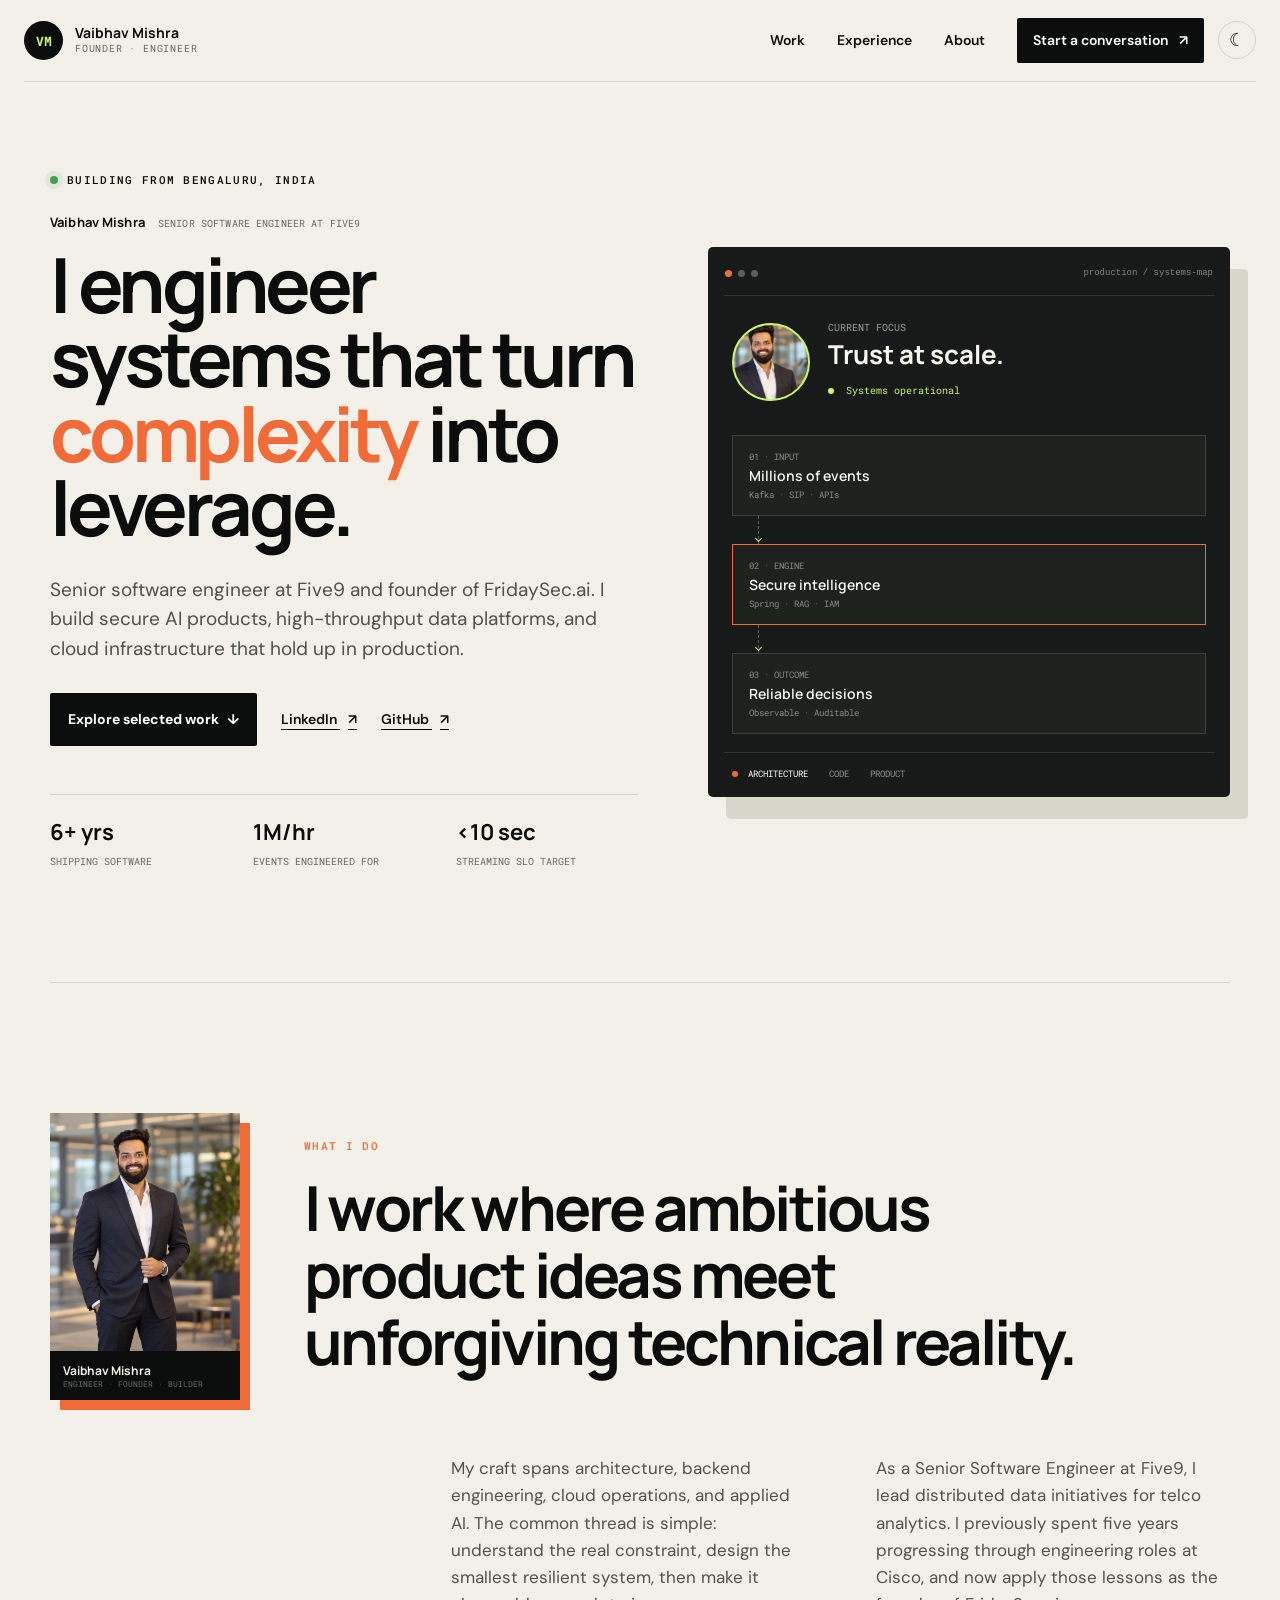
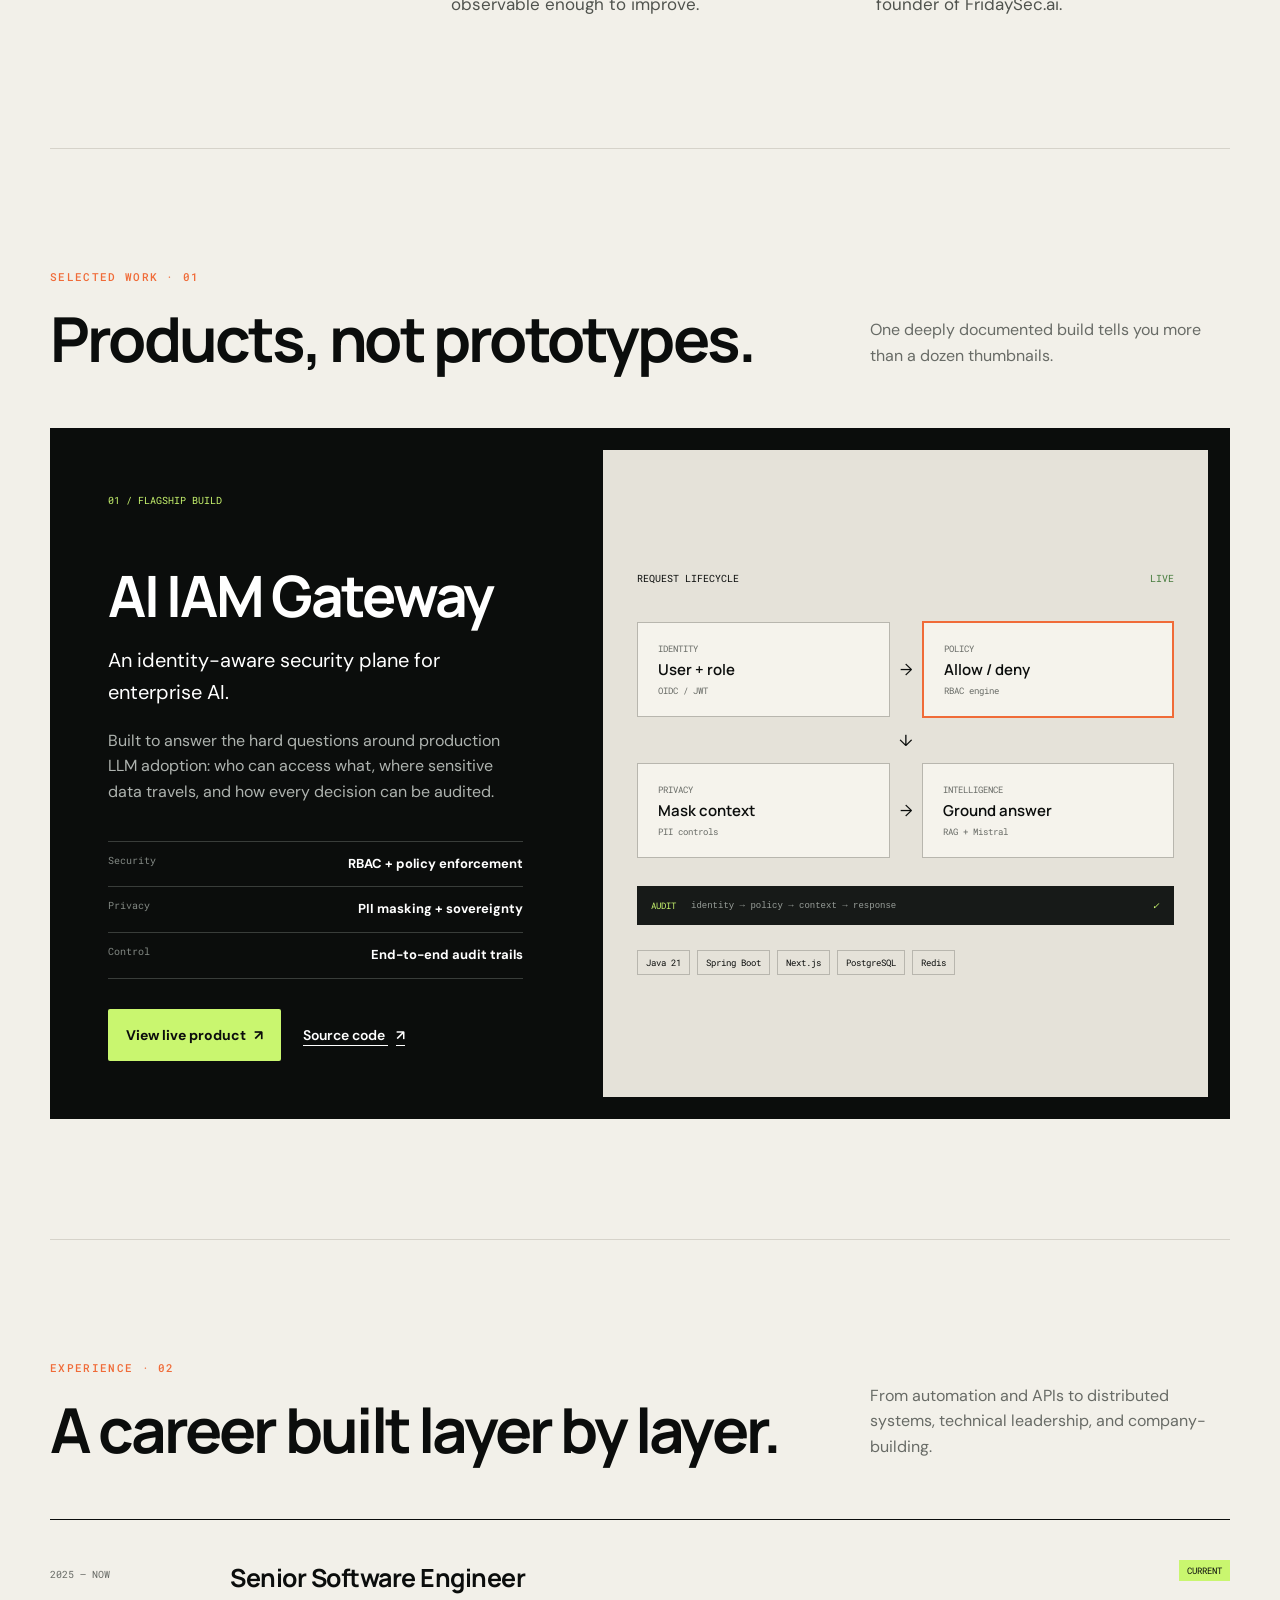
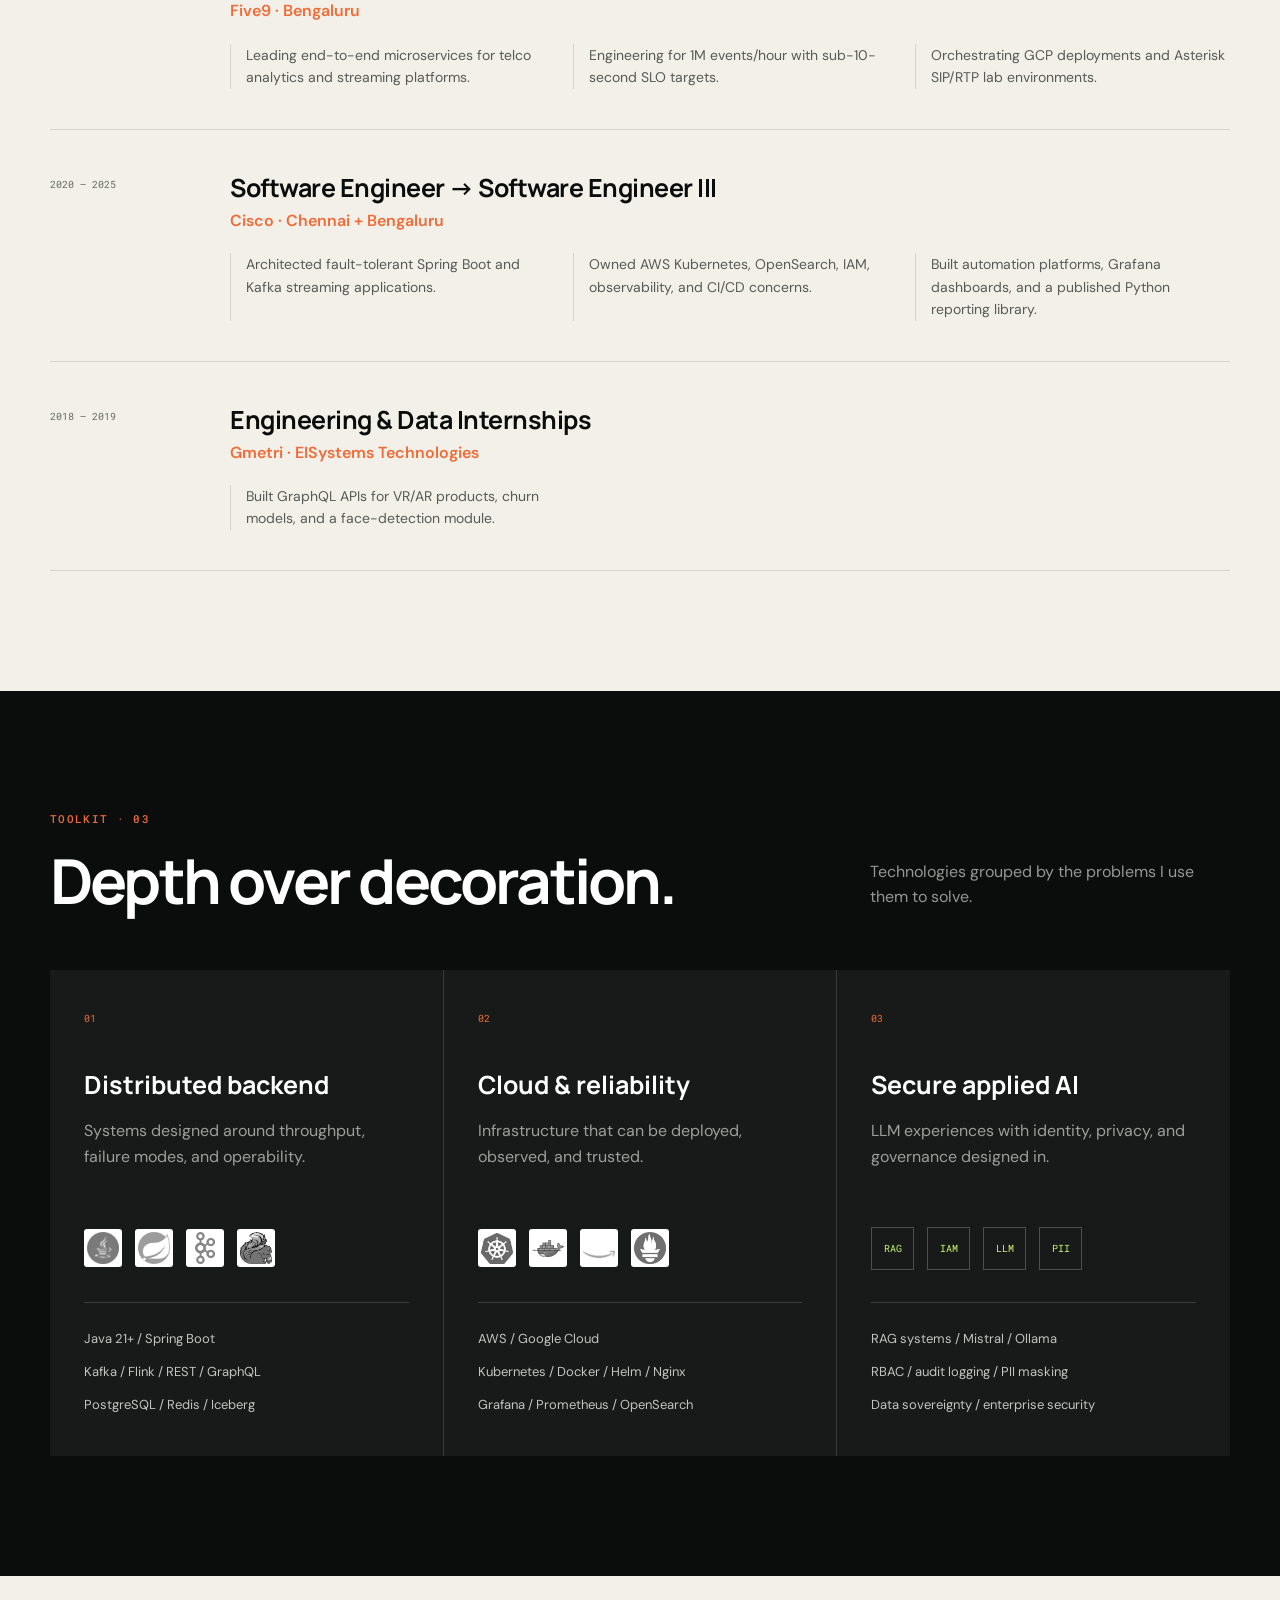
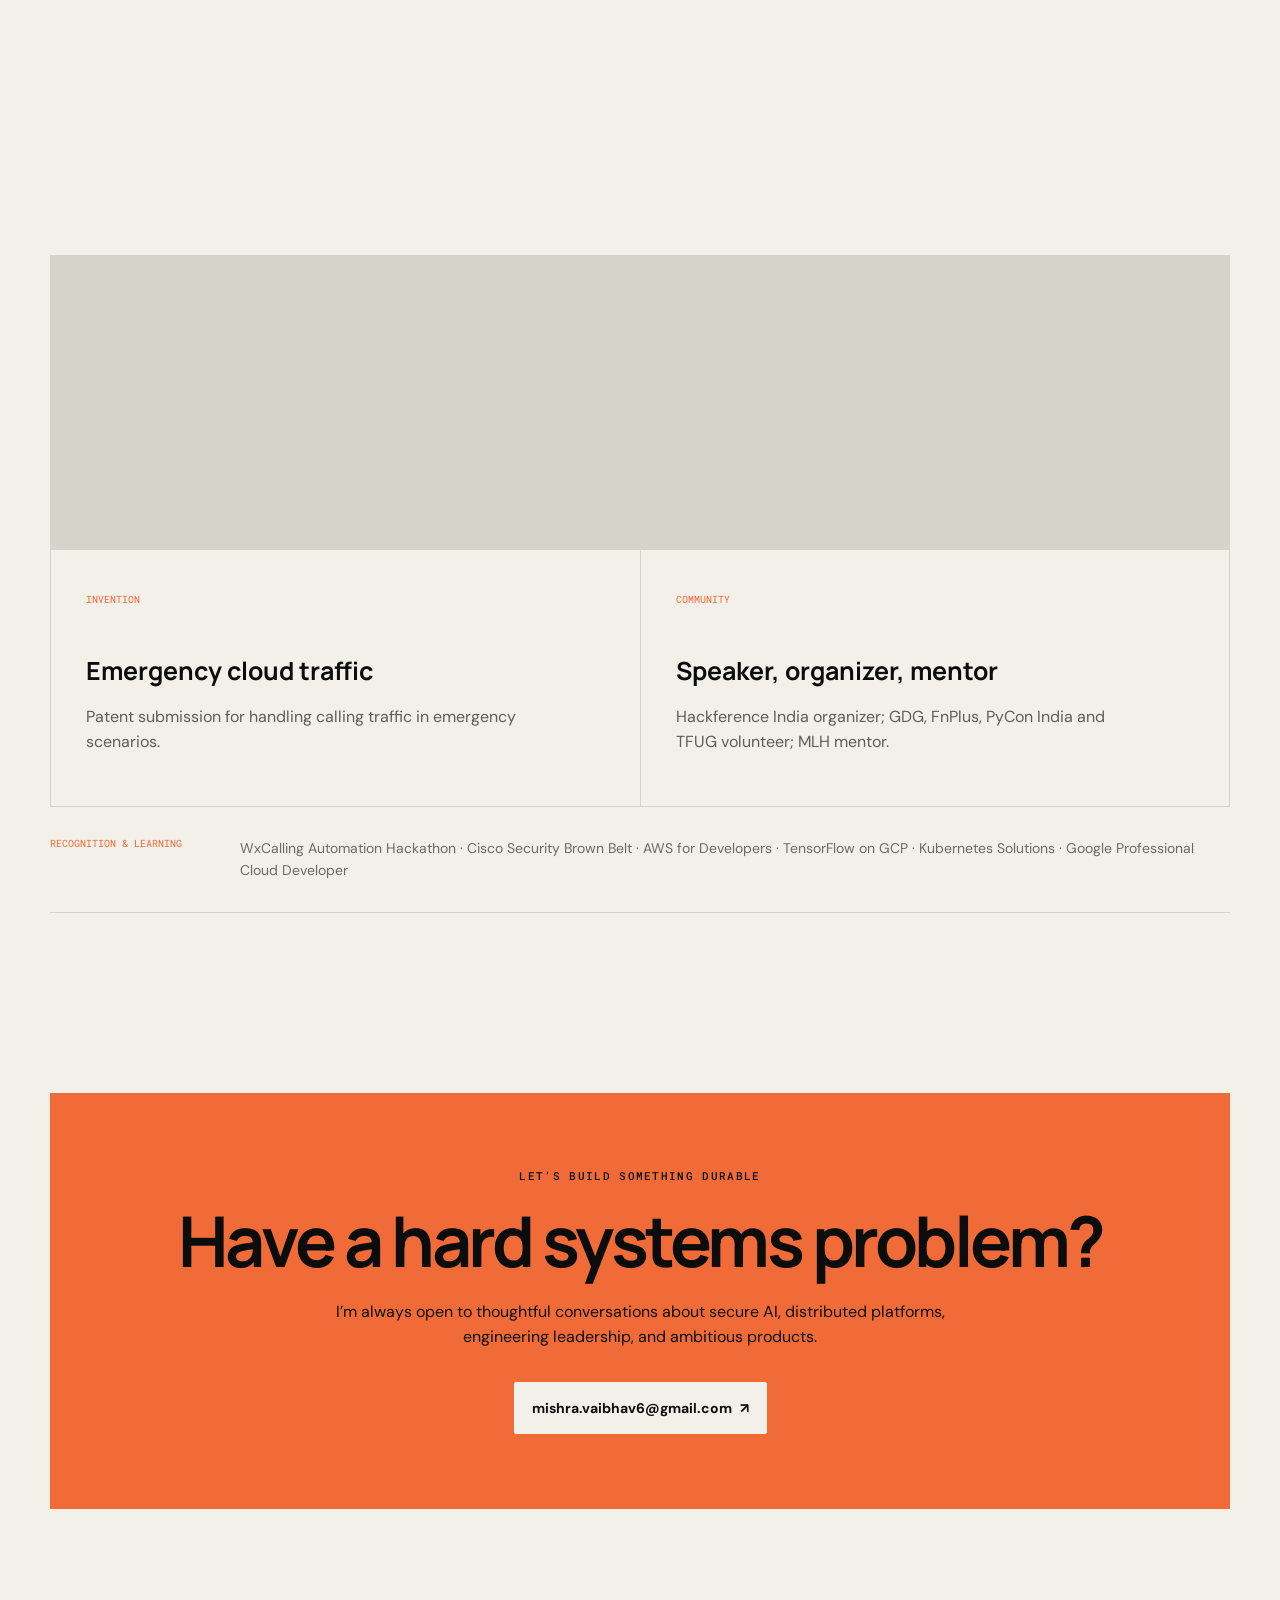
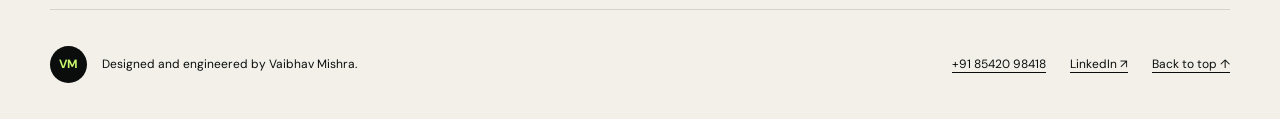
==== commit f9affb5f: "Use optimized professional portrait" ====
--- a/index.html
+++ b/index.html
@@ -11,22 +11,22 @@
   <meta property="og:description" content="Official portfolio of Vaibhav Mishra—Five9 senior engineer, FridaySec.ai founder, and builder of secure AI and distributed systems.">
   <meta property="og:type" content="profile">
   <meta property="og:url" content="https://vaibhav-portfolio.vercel.app/">
-  <meta property="og:image" content="https://vaibhav-portfolio.vercel.app/photo.jpg">
+  <meta property="og:image" content="https://vaibhav-portfolio.vercel.app/portrait.jpg">
   <meta property="og:image:alt" content="Portrait of Vaibhav Mishra, Senior Software Engineer at Five9">
   <meta property="og:site_name" content="Vaibhav Mishra">
   <meta name="twitter:card" content="summary_large_image">
   <meta name="twitter:title" content="Vaibhav Mishra | Senior Software Engineer at Five9">
   <meta name="twitter:description" content="Vaibhav Mishra builds secure AI products, real-time data platforms and cloud-native distributed systems.">
-  <meta name="twitter:image" content="https://vaibhav-portfolio.vercel.app/photo.jpg">
+  <meta name="twitter:image" content="https://vaibhav-portfolio.vercel.app/portrait.jpg">
   <link rel="canonical" href="https://vaibhav-portfolio.vercel.app/">
-  <link rel="icon" href="photo.jpg">
+  <link rel="icon" href="portrait.jpg">
   <link rel="preconnect" href="https://fonts.googleapis.com">
   <link rel="preconnect" href="https://fonts.gstatic.com" crossorigin>
   <link href="https://fonts.googleapis.com/css2?family=DM+Sans:wght@400;500;600;700&family=Manrope:wght@500;600;700;800&family=Roboto+Mono:wght@400;500&display=swap" rel="stylesheet">
   <script>try{const t=localStorage.getItem('portfolio-theme');if(t==='dark'||(!t&&matchMedia('(prefers-color-scheme:dark)').matches))document.documentElement.dataset.theme='dark'}catch(e){}</script>
   <link rel="stylesheet" href="style.css">
   <title>Vaibhav Mishra | Senior Software Engineer at Five9</title>
-  <script type="application/ld+json">{"@context":"https://schema.org","@graph":[{"@type":"WebSite","@id":"https://vaibhav-portfolio.vercel.app/#website","url":"https://vaibhav-portfolio.vercel.app/","name":"Vaibhav Mishra","alternateName":"Vaibhav Mishra Portfolio","inLanguage":"en-IN"},{"@type":"ProfilePage","@id":"https://vaibhav-portfolio.vercel.app/#profile","url":"https://vaibhav-portfolio.vercel.app/","name":"Vaibhav Mishra | Senior Software Engineer at Five9","dateModified":"2026-09-11","isPartOf":{"@id":"https://vaibhav-portfolio.vercel.app/#website"},"mainEntity":{"@id":"https://vaibhav-portfolio.vercel.app/#vaibhav"}},{"@type":"Person","@id":"https://vaibhav-portfolio.vercel.app/#vaibhav","name":"Vaibhav Mishra","alternateName":"imvaibhavm","url":"https://vaibhav-portfolio.vercel.app/","image":{"@type":"ImageObject","url":"https://vaibhav-portfolio.vercel.app/photo.jpg","caption":"Vaibhav Mishra, Senior Software Engineer at Five9"},"description":"Senior Software Engineer at Five9 and founder of FridaySec.ai specializing in distributed systems, secure AI, data streaming and cloud architecture.","jobTitle":"Senior Software Engineer","worksFor":{"@type":"Organization","name":"Five9","url":"https://www.five9.com/"},"founder":{"@type":"Organization","name":"FridaySec.ai","url":"https://identity-aware-ai.emergent.host/"},"alumniOf":{"@type":"CollegeOrUniversity","name":"SRM University"},"sameAs":["https://www.linkedin.com/in/vaibhav-m-0baaa2b9","https://github.com/vaibhav-mishra"],"knowsAbout":["Distributed systems","Java","Spring Boot","Apache Kafka","Kubernetes","Cloud architecture","Large language models","Retrieval-augmented generation","Enterprise security"]}]}</script>
+  <script type="application/ld+json">{"@context":"https://schema.org","@graph":[{"@type":"WebSite","@id":"https://vaibhav-portfolio.vercel.app/#website","url":"https://vaibhav-portfolio.vercel.app/","name":"Vaibhav Mishra","alternateName":"Vaibhav Mishra Portfolio","inLanguage":"en-IN"},{"@type":"ProfilePage","@id":"https://vaibhav-portfolio.vercel.app/#profile","url":"https://vaibhav-portfolio.vercel.app/","name":"Vaibhav Mishra | Senior Software Engineer at Five9","dateModified":"2026-09-11","isPartOf":{"@id":"https://vaibhav-portfolio.vercel.app/#website"},"mainEntity":{"@id":"https://vaibhav-portfolio.vercel.app/#vaibhav"}},{"@type":"Person","@id":"https://vaibhav-portfolio.vercel.app/#vaibhav","name":"Vaibhav Mishra","alternateName":"imvaibhavm","url":"https://vaibhav-portfolio.vercel.app/","image":{"@type":"ImageObject","url":"https://vaibhav-portfolio.vercel.app/portrait.jpg","width":720,"height":900,"caption":"Vaibhav Mishra, Senior Software Engineer at Five9"},"description":"Senior Software Engineer at Five9 and founder of FridaySec.ai specializing in distributed systems, secure AI, data streaming and cloud architecture.","jobTitle":"Senior Software Engineer","worksFor":{"@type":"Organization","name":"Five9","url":"https://www.five9.com/"},"founder":{"@type":"Organization","name":"FridaySec.ai","url":"https://identity-aware-ai.emergent.host/"},"alumniOf":{"@type":"CollegeOrUniversity","name":"SRM University"},"sameAs":["https://www.linkedin.com/in/vaibhav-m-0baaa2b9","https://github.com/vaibhav-mishra"],"knowsAbout":["Distributed systems","Java","Spring Boot","Apache Kafka","Kubernetes","Cloud architecture","Large language models","Retrieval-augmented generation","Enterprise security"]}]}</script>
 </head>
 <body>
   <a class="skip" href="#main">Skip to content</a>
@@ -54,7 +54,7 @@
       </div>
       <div class="system-card reveal" aria-label="Illustration of Vaibhav's engineering practice">
         <div class="terminal-bar"><span></span><span></span><span></span><code>production / systems-map</code></div>
-        <div class="system-head"><div class="portrait"><img src="photo.jpg" alt="Vaibhav Mishra" width="374" height="374"></div><div><p>Current focus</p><h2>Trust at scale.</h2><span class="live"><i></i> Systems operational</span></div></div>
+        <div class="system-head"><div class="portrait"><img src="portrait.jpg" alt="Vaibhav Mishra" width="720" height="900"></div><div><p>Current focus</p><h2>Trust at scale.</h2><span class="live"><i></i> Systems operational</span></div></div>
         <div class="flow">
           <div class="flow-node"><small>01 · INPUT</small><b>Millions of events</b><span>Kafka · SIP · APIs</span></div>
           <div class="flow-line"><i></i></div>
@@ -67,7 +67,7 @@
     </section>
 
     <section class="statement shell reveal" id="about">
-      <div class="about-portrait"><figure><img src="photo.jpg" alt="Vaibhav Mishra, Senior Software Engineer at Five9 and founder of FridaySec.ai" width="374" height="374"><figcaption><span>Vaibhav Mishra</span><small>Engineer · Founder · Builder</small></figcaption></figure><div><p class="section-kicker">What I do</p><h2>I work where ambitious product ideas meet unforgiving technical reality.</h2></div></div>
+      <div class="about-portrait"><figure><img src="portrait.jpg" alt="Vaibhav Mishra, Senior Software Engineer at Five9 and founder of FridaySec.ai" width="720" height="900"><figcaption><span>Vaibhav Mishra</span><small>Engineer · Founder · Builder</small></figcaption></figure><div><p class="section-kicker">What I do</p><h2>I work where ambitious product ideas meet unforgiving technical reality.</h2></div></div>
       <div class="statement-grid"><p>My craft spans architecture, backend engineering, cloud operations, and applied AI. The common thread is simple: understand the real constraint, design the smallest resilient system, then make it observable enough to improve.</p><p>As a Senior Software Engineer at Five9, I lead distributed data initiatives for telco analytics. I previously spent five years progressing through engineering roles at Cisco, and now apply those lessons as the founder of FridaySec.ai.</p></div>
     </section>
 
--- a/style.css
+++ b/style.css
@@ -9,5 +9,5 @@
 @media(max-width:620px){[data-theme=dark] .system-card{box-shadow:8px 10px 0 #10243b}}
 
 /* Personal identity */
-.hero-name{font:700 13px var(--display);margin:0 0 16px;letter-spacing:.01em}.hero-name span{font:400 10px var(--mono);color:var(--muted);text-transform:uppercase;margin-left:10px}.about-portrait{display:grid;grid-template-columns:230px 1fr;gap:70px;align-items:center}.about-portrait figure{margin:0;position:relative}.about-portrait figure:before{content:"";position:absolute;inset:12px -12px -12px 12px;background:var(--orange);z-index:-1}.about-portrait img{width:230px;aspect-ratio:1;object-fit:cover;background:#73bddc;filter:saturate(.9)}.about-portrait figcaption{background:var(--ink);color:var(--paper);padding:13px 15px}.about-portrait figcaption span,.about-portrait figcaption small{display:block}.about-portrait figcaption span{font:700 13px var(--display)}.about-portrait figcaption small{font:9px var(--mono);color:var(--muted);text-transform:uppercase}.about-portrait .section-kicker{margin-top:0}.about-portrait h2{max-width:850px}[data-theme=dark] .about-portrait figcaption{background:#eef5ff;color:#07111f}[data-theme=dark] .about-portrait figcaption small{color:#52637a}
-@media(max-width:760px){.about-portrait{grid-template-columns:1fr;gap:45px}.about-portrait figure{width:210px}.about-portrait img{width:210px}.hero-name span{display:block;margin:3px 0 0}}
+.hero-name{font:700 13px var(--display);margin:0 0 16px;letter-spacing:.01em}.hero-name span{font:400 10px var(--mono);color:var(--muted);text-transform:uppercase;margin-left:10px}.portrait img{width:100%;height:100%;object-fit:cover;object-position:50% 13%;transform:scale(1.85);transform-origin:50% 13%}.about-portrait{display:grid;grid-template-columns:190px 1fr;gap:64px;align-items:center}.about-portrait figure{width:190px;margin:0;position:relative}.about-portrait figure:before{content:"";position:absolute;inset:10px -10px -10px 10px;background:var(--orange);z-index:-1}.about-portrait img{width:190px;height:238px;object-fit:cover;object-position:center top;background:#73bddc;filter:saturate(.9)}.about-portrait figcaption{background:var(--ink);color:var(--paper);padding:11px 13px}.about-portrait figcaption span,.about-portrait figcaption small{display:block}.about-portrait figcaption span{font:700 12px var(--display)}.about-portrait figcaption small{font:8px var(--mono);color:var(--muted);text-transform:uppercase}.about-portrait .section-kicker{margin-top:0}.about-portrait h2{max-width:850px}[data-theme=dark] .about-portrait figcaption{background:#eef5ff;color:#07111f}[data-theme=dark] .about-portrait figcaption small{color:#52637a}
+@media(max-width:760px){.about-portrait{grid-template-columns:1fr;gap:45px}.about-portrait figure{width:170px}.about-portrait img{width:170px;height:213px}.hero-name span{display:block;margin:3px 0 0}}
